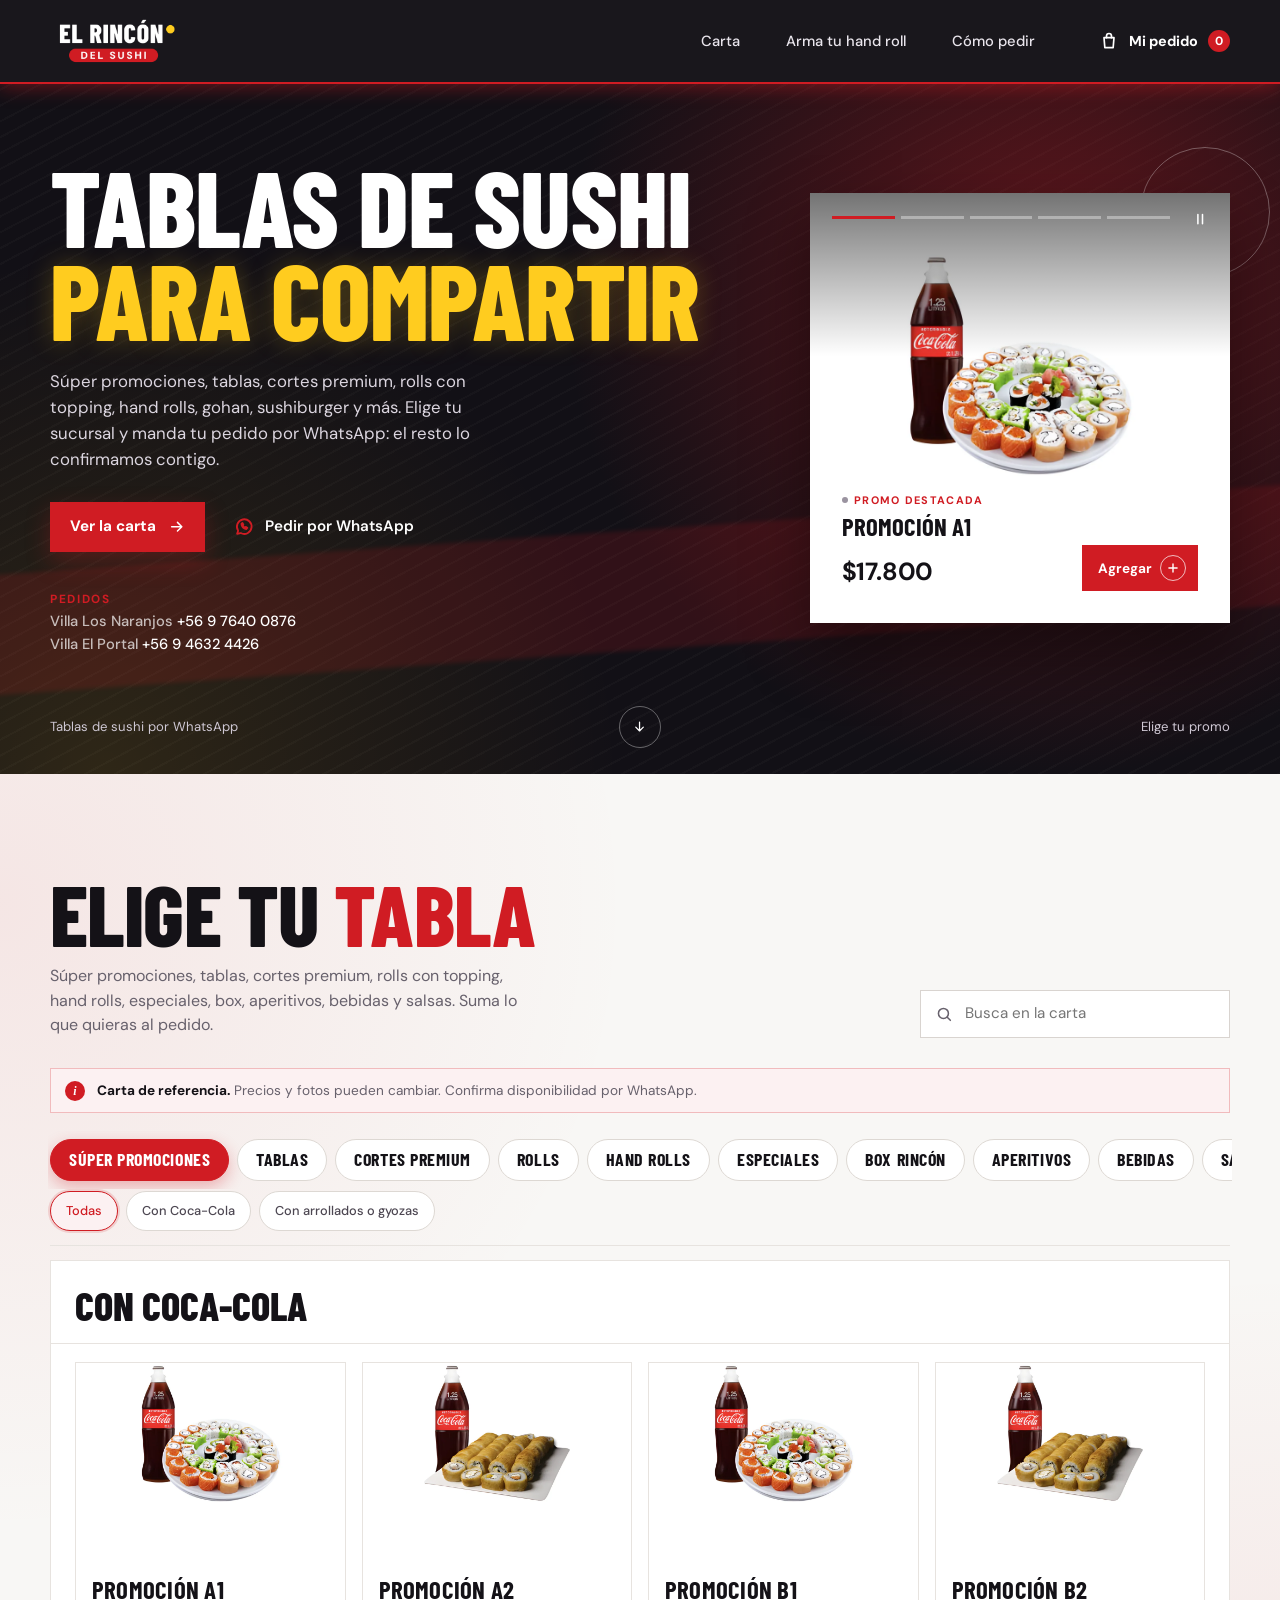
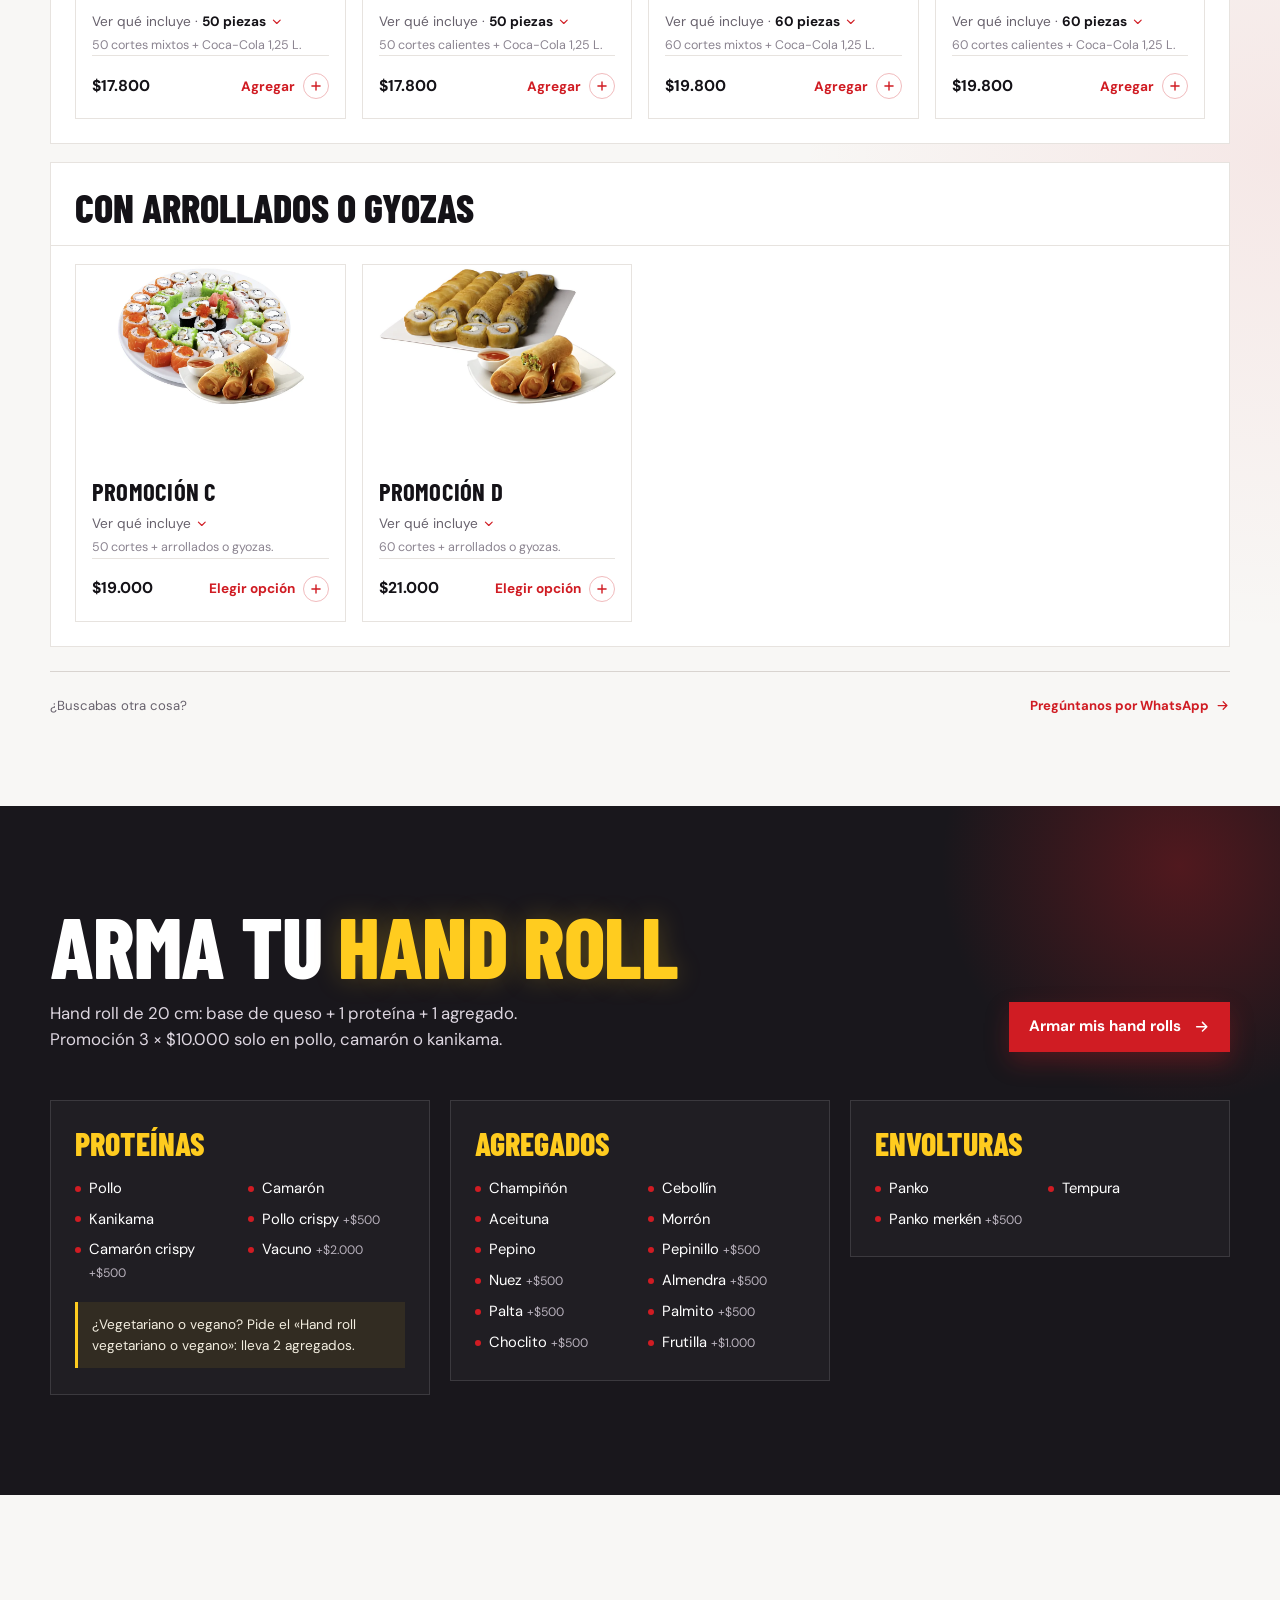
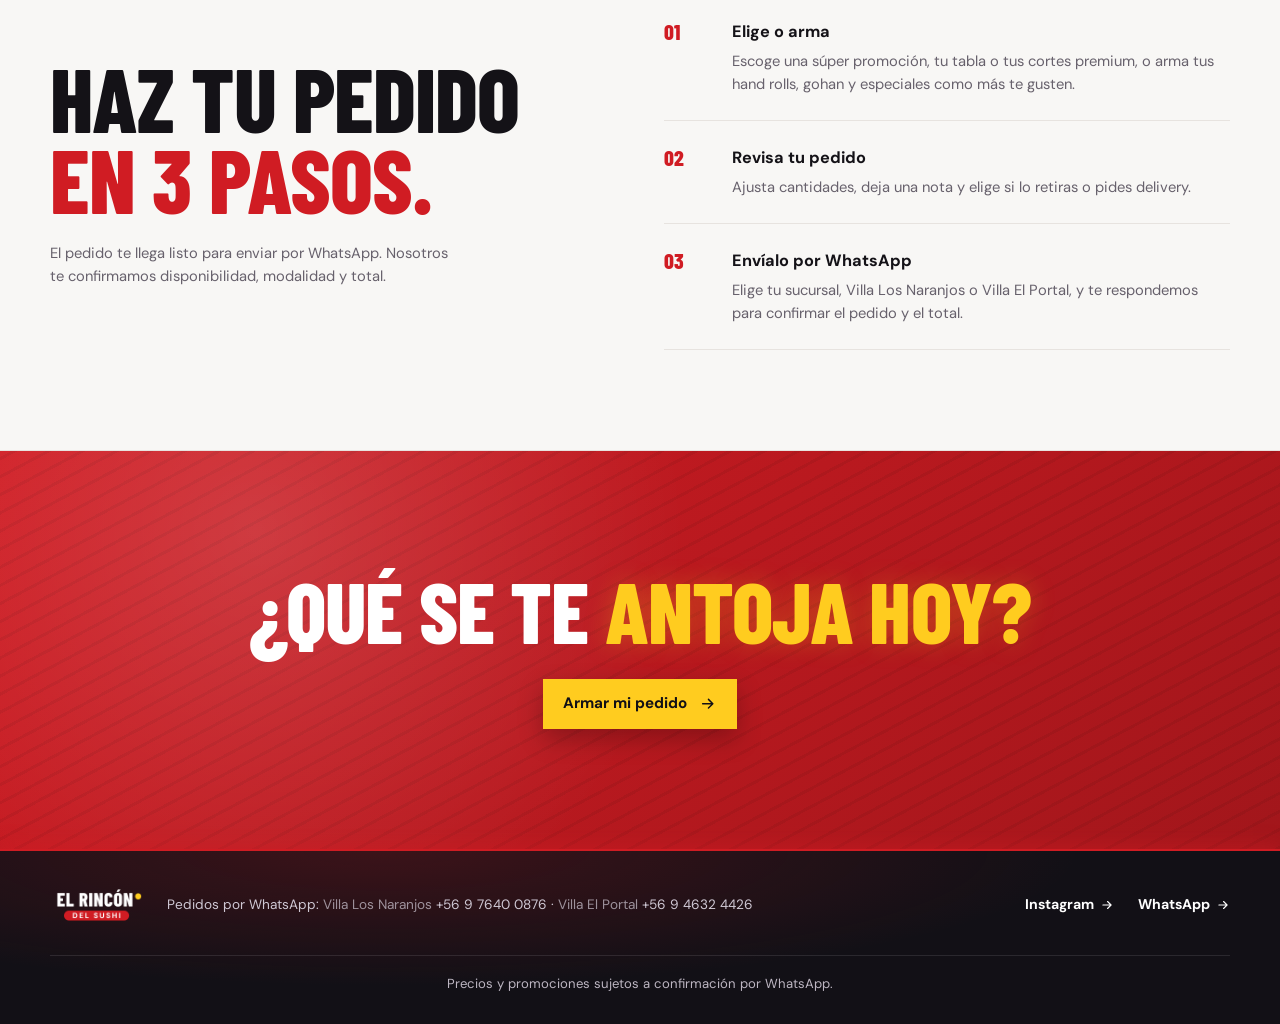
==== index.html @ b5d1daaa "Carta del PDF del local, sucursales y pago con link Sucursales Villa Los Naranjos y Villa El Portal:" ====
<!doctype html>
<html lang="es-CL">
<head>
<meta charset="utf-8">
<meta name="viewport" content="width=device-width, initial-scale=1, interactive-widget=resizes-content">
<title>El Rincón del Sushi | Tablas de sushi por WhatsApp</title>
<meta name="description" content="El Rincón del Sushi, sucursales Villa Los Naranjos y Villa El Portal: súper promociones, tablas, cortes premium, rolls con topping, hand rolls y más. Arma tu pedido y envíalo por WhatsApp.">
<meta name="theme-color" content="#121014">
<meta property="og:type" content="website">
<meta property="og:title" content="El Rincón del Sushi">
<meta property="og:description" content="Tablas de sushi mixtas y calientes. Pide por WhatsApp.">
<link rel="icon" href="favicon.ico" sizes="any">
<link rel="icon" type="image/png" sizes="192x192" href="img/icono-192.png">
<link rel="apple-touch-icon" href="img/icono-180.png">
<link rel="preconnect" href="https://fonts.googleapis.com">
<link rel="preconnect" href="https://fonts.gstatic.com" crossorigin>
<link rel="stylesheet" href="https://fonts.googleapis.com/css2?family=Barlow+Condensed:wght@700;800&family=DM+Sans:opsz,wght@9..40,400;9..40,500;9..40,600;9..40,700&display=swap">
<link rel="stylesheet" href="css/estilos.css">
<!-- Productos, precios, colores, horario y datos del local: se editan en carta.js -->
<script src="carta.js"></script>
<script src="js/tema.js"></script>
<script src="js/app.js" defer></script>
</head>
<body>
<a class="saltar" href="#carta">Saltar a la carta</a>

<header class="cabecera">
  <div class="contenedor cabecera-fila">
    <a class="marca" href="#inicio" aria-label="El Rincón del Sushi, ir al inicio">
      <img class="marca-logo marca-logo--ancho" src="img/logo.png" width="400" height="240" alt="El Rincón del Sushi">
    </a>
    <nav class="menu" aria-label="Secciones">
      <a href="#carta">Carta</a>
      <a href="#cupones" hidden>Cupones</a>
      <a href="#arma">Arma tu hand roll</a>
      <a href="#como-pedir">Cómo pedir</a>
      <a href="#ubicacion" data-si="direccion">Ubicación</a>
    </nav>
    <button class="boton-pedido" type="button" data-abrir-pedido aria-label="Mi pedido, 0 productos">
      <svg class="icono" viewBox="0 0 24 24" aria-hidden="true"><path d="M6 8h12l-1 12H7L6 8Z"/><path d="M9 8V6a3 3 0 0 1 6 0v2"/></svg>
      <span class="boton-pedido-texto">Mi pedido</span>
      <span class="contador" data-contador>0</span>
    </button>
  </div>
</header>

<main id="contenido">

  <section class="portada" id="inicio">
    <div class="portada-fondo" aria-hidden="true"></div>
    <div class="contenedor portada-grilla">
      <div class="portada-texto">
        <p class="estado" data-estado hidden></p>
        <h1 class="portada-titulo"><span data-texto="portada.titulo">Tablas de sushi</span> <span class="brillo" data-texto="portada.destacado">para compartir</span></h1>
        <p class="portada-bajada" data-texto="portada.bajada">Súper promociones, tablas, cortes premium, rolls con topping, hand rolls, gohan, sushiburger y más. Elige tu sucursal y manda tu pedido por WhatsApp: el resto lo confirmamos contigo.</p>
        <div class="portada-acciones">
          <a class="boton" href="#carta">Ver la carta <svg class="icono" viewBox="0 0 24 24" aria-hidden="true"><path d="M5 12h14M13 6l6 6-6 6"/></svg></a>
          <a class="enlace-wsp" data-wsp href="https://wa.me/56946324426" target="_blank" rel="noopener">
            <svg class="icono" viewBox="0 0 24 24" aria-hidden="true"><path d="M4.5 19.5 5.6 16A8 8 0 1 1 8.4 18.6Z"/><path d="M9.2 8.6c.3 2.7 2.4 5 5.2 5.6l1.2-1.3-1.8-1-1 .7c-.9-.5-1.7-1.3-2.2-2.2l.7-1-1-1.8Z"/></svg>
            Pedir por WhatsApp
          </a>
        </div>
        <dl class="portada-datos">
          <div><dt>Pedidos</dt><dd data-dato="whatsapp">+56 9 4632 4426</dd></div>
          <div data-si="direccion" hidden><dt>Dónde</dt><dd data-dato="direccion-ciudad"></dd></div>
          <div data-si="horario" hidden><dt>Horario</dt><dd data-dato="horario"></dd></div>
        </dl>
        <p class="portada-nota" data-si="horario" data-dato="nota-horario" hidden></p>
      </div>
      <div class="destacados" data-destacados></div>
    </div>
    <div class="contenedor portada-pie">
      <span data-dato="lema">Tablas de sushi por WhatsApp</span>
      <a class="bajar" href="#carta" aria-label="Bajar a la carta"><svg class="icono" viewBox="0 0 24 24" aria-hidden="true"><path d="M12 5v14M6 13l6 6 6-6"/></svg></a>
      <span class="portada-pie-der">Elige tu promo</span>
    </div>
  </section>

  <section class="carta" id="carta" aria-labelledby="carta-titulo">
    <div class="contenedor">
      <div class="carta-cabeza">
        <div>
          <h2 class="titulo-grande" id="carta-titulo"><span data-texto="carta.titulo">Elige tu</span> <span class="acento" data-texto="carta.destacado">tabla</span></h2>
          <p class="carta-bajada" data-texto="carta.bajada">Súper promociones, tablas, cortes premium, rolls con topping, hand rolls, especiales, box, aperitivos, bebidas y salsas. Suma lo que quieras al pedido.</p>
        </div>
        <label class="buscador">
          <svg class="icono" viewBox="0 0 24 24" aria-hidden="true"><circle cx="11" cy="11" r="6.5"/><path d="m16 16 4 4"/></svg>
          <span class="oculto">Buscar en la carta</span>
          <input type="search" data-buscar placeholder="Busca en la carta" autocomplete="off" enterkeyhint="search">
        </label>
      </div>
      <p class="aviso-carta" data-aviso-carta><span class="aviso-i" aria-hidden="true">i</span><span><b>Carta de referencia.</b> Precios y fotos pueden cambiar. Confirma disponibilidad por WhatsApp.</span></p>
    </div>
    <nav class="secciones" aria-label="Secciones de la carta">
      <div class="contenedor"><div class="pildoras pildoras--grandes" data-secciones></div></div>
    </nav>
    <div class="contenedor">
      <div class="pildoras pildoras--chicas" data-categorias></div>
      <div class="carta-lista" data-lista aria-live="polite">
        <p class="sin-js">Cargando la carta…</p>
      </div>
      <p class="carta-otra">
        <span>¿Buscabas otra cosa?</span>
        <a data-wsp href="https://wa.me/56946324426" target="_blank" rel="noopener">Pregúntanos por WhatsApp <svg class="icono" viewBox="0 0 24 24" aria-hidden="true"><path d="M5 12h14M13 6l6 6-6 6"/></svg></a>
      </p>
    </div>
  </section>

  <section class="cupones" id="cupones" aria-labelledby="cupones-titulo" hidden>
    <div class="contenedor">
      <div class="cupones-cabeza">
        <h2 class="titulo-grande" id="cupones-titulo"><span data-texto="cupones.titulo">Cupones</span> <span class="acento" data-texto="cupones.destacado">de la semana</span></h2>
        <p class="cupones-bajada" data-texto="cupones.bajada">Toca «Usar cupón» y el descuento se aplica solo en tu pedido. Un cupón por pedido.</p>
      </div>
      <ul class="cupones-lista" data-cupones></ul>
    </div>
  </section>

  <section class="arma" id="arma" aria-labelledby="arma-titulo">
    <div class="contenedor">
      <div class="arma-cabeza">
        <div>
          <h2 class="titulo-grande titulo-grande--claro" id="arma-titulo"><span data-texto="arma.titulo">Arma tu</span> <span class="brillo" data-texto="arma.destacado">hand roll</span></h2>
          <p class="arma-bajada" data-armado-ayuda></p>
        </div>
        <a class="boton" href="#carta" data-armado-ir>Armar mis hand rolls <svg class="icono" viewBox="0 0 24 24" aria-hidden="true"><path d="M5 12h14M13 6l6 6-6 6"/></svg></a>
      </div>
      <div class="arma-grilla" data-armado-info></div>
    </div>
  </section>

  <section class="pasos" id="como-pedir" aria-labelledby="pasos-titulo">
    <div class="contenedor pasos-grilla">
      <div>
        <h2 class="titulo-grande" id="pasos-titulo"><span data-texto="pasos.titulo">Haz tu pedido</span> <span class="acento" data-texto="pasos.destacado">en 3 pasos.</span></h2>
        <p class="pasos-bajada" data-texto="pasos.bajada">El pedido te llega listo para enviar por WhatsApp. Nosotros te confirmamos disponibilidad, modalidad y total.</p>
      </div>
      <ol class="pasos-lista">
        <li><span class="pasos-num">01</span><div><h3 data-texto="pasos.lista.0.titulo">Elige o arma</h3><p data-texto="pasos.lista.0.texto">Escoge una súper promoción, tu tabla o tus cortes premium, o arma tus hand rolls, gohan y especiales como más te gusten.</p></div></li>
        <li><span class="pasos-num">02</span><div><h3 data-texto="pasos.lista.1.titulo">Revisa tu pedido</h3><p data-texto="pasos.lista.1.texto">Ajusta cantidades, deja una nota y elige si lo retiras o pides delivery.</p></div></li>
        <li><span class="pasos-num">03</span><div><h3 data-texto="pasos.lista.2.titulo">Envíalo por WhatsApp</h3><p data-texto="pasos.lista.2.texto">Elige tu sucursal, Villa Los Naranjos o Villa El Portal, y te respondemos para confirmar el pedido y el total.</p></div></li>
      </ol>
    </div>
  </section>

  <section class="ubicacion" id="ubicacion" aria-labelledby="ubicacion-titulo" data-si="direccion" hidden>
    <div class="contenedor ubicacion-grilla">
      <div>
        <h2 class="titulo-grande" id="ubicacion-titulo"><span data-texto="ubicacion.titulo">Te esperamos</span> <span class="acento">en <span data-dato="sector"></span>.</span></h2>
        <ul class="datos-local">
          <li>
            <svg class="icono icono--acento" viewBox="0 0 24 24" aria-hidden="true"><path d="M12 21s-6.5-5.6-6.5-11a6.5 6.5 0 0 1 13 0c0 5.4-6.5 11-6.5 11Z"/><circle cx="12" cy="10" r="2.3"/></svg>
            <div><b data-dato="direccion"></b><span><span data-dato="sector-ciudad"></span><span data-si="region">, <span data-dato="region"></span></span></span></div>
          </li>
          <li data-si="horario">
            <svg class="icono icono--acento icono--circulo" viewBox="0 0 24 24" aria-hidden="true"><circle cx="12" cy="12" r="7.5"/><path d="M12 8v4l2.5 2"/></svg>
            <div data-horario-largo></div>
          </li>
        </ul>
        <p class="nota-chica" data-si="horario" data-dato="nota-horario"></p>
        <a class="boton boton--oscuro" data-mapa data-si="mapa" href="#" target="_blank" rel="noopener">Abrir en Google Maps <svg class="icono" viewBox="0 0 24 24" aria-hidden="true"><path d="M5 12h14M13 6l6 6-6 6"/></svg></a>
      </div>
      <figure class="mapa">
        <div class="mapa-marco">
          <a class="mapa-enlace" data-mapa href="#" target="_blank" rel="noopener">
            <svg class="icono" viewBox="0 0 24 24" aria-hidden="true"><path d="M12 21s-6.5-5.6-6.5-11a6.5 6.5 0 0 1 13 0c0 5.4-6.5 11-6.5 11Z"/><circle cx="12" cy="10" r="2.3"/></svg>
            <b>Ver en Google Maps</b>
            <span data-dato="direccion-ciudad"></span>
          </a>
          <iframe data-mapa-embed title="Mapa del local" loading="lazy" referrerpolicy="no-referrer-when-downgrade"></iframe>
        </div>
        <figcaption>
          <svg class="icono icono--acento" viewBox="0 0 24 24" aria-hidden="true"><path d="M12 21s-6.5-5.6-6.5-11a6.5 6.5 0 0 1 13 0c0 5.4-6.5 11-6.5 11Z"/><circle cx="12" cy="10" r="2.3"/></svg>
          <span><b data-dato="nombre">El Rincón del Sushi</b><small data-dato="direccion-ciudad"></small></span>
        </figcaption>
      </figure>
    </div>
  </section>

  <section class="antojo" aria-labelledby="antojo-titulo">
    <div class="antojo-fondo" aria-hidden="true"></div>
    <div class="contenedor antojo-centro">
      <h2 class="titulo-grande titulo-grande--claro" id="antojo-titulo"><span data-texto="antojo.titulo">¿Qué se te</span> <span class="brillo" data-texto="antojo.destacado">antoja hoy?</span></h2>
      <a class="boton boton--claro" href="#carta">Armar mi pedido <svg class="icono" viewBox="0 0 24 24" aria-hidden="true"><path d="M5 12h14M13 6l6 6-6 6"/></svg></a>
    </div>
  </section>

</main>

<footer class="pie">
  <div class="contenedor">
    <div class="pie-fila">
      <div class="pie-marca">
        <img class="marca-logo marca-logo--ancho" src="img/logo.png" width="400" height="240" alt="El Rincón del Sushi">
        <span class="pie-lema">Pedidos por WhatsApp: <span data-dato="whatsapp">+56 9 4632 4426</span></span>
      </div>
      <nav class="pie-enlaces" aria-label="Redes">
        <a data-facebook data-si="facebook" hidden href="#" target="_blank" rel="noopener">Facebook <svg class="icono" viewBox="0 0 24 24" aria-hidden="true"><path d="M5 12h14M13 6l6 6-6 6"/></svg></a>
        <a data-instagram data-si="instagram" hidden href="#" target="_blank" rel="noopener">Instagram <svg class="icono" viewBox="0 0 24 24" aria-hidden="true"><path d="M5 12h14M13 6l6 6-6 6"/></svg></a>
        <a data-wsp href="https://wa.me/56946324426" target="_blank" rel="noopener">WhatsApp <svg class="icono" viewBox="0 0 24 24" aria-hidden="true"><path d="M5 12h14M13 6l6 6-6 6"/></svg></a>
      </nav>
    </div>
    <p class="pie-nota" data-texto="pie.nota">Precios y promociones sujetos a confirmación por WhatsApp.</p>
  </div>
</footer>

<button class="barra-pedido" type="button" data-abrir-pedido data-barra hidden>
  <span class="barra-cuenta" data-contador>0</span>
  <span>Ver mi pedido</span>
  <b data-barra-total>$0</b>
</button>

<div class="aviso-agregado" data-aviso role="status" aria-live="polite"></div>

<dialog class="ficha" data-ficha aria-labelledby="ficha-titulo">
  <div class="ficha-caja">
    <button class="cerrar" type="button" data-cerrar aria-label="Cerrar">
      <svg class="icono" viewBox="0 0 24 24" aria-hidden="true"><path d="M6 6l12 12M18 6 6 18"/></svg>
    </button>
    <div class="ficha-cuerpo" data-ficha-cuerpo></div>
    <div class="ficha-pie">
      <button class="boton boton--grande" type="button" data-confirmar></button>
      <p class="nota-chica">Precio referencial. Te confirmamos disponibilidad y detalles por WhatsApp.</p>
    </div>
  </div>
</dialog>

<dialog class="pedido" data-pedido aria-labelledby="pedido-titulo">
  <div class="pedido-caja">
    <header class="pedido-cab">
      <h2 id="pedido-titulo">Mi pedido <span class="pedido-cuenta" data-pedido-cuenta></span></h2>
      <button class="cerrar" type="button" data-cerrar aria-label="Cerrar pedido">
        <svg class="icono" viewBox="0 0 24 24" aria-hidden="true"><path d="M6 6l12 12M18 6 6 18"/></svg>
      </button>
    </header>
    <div class="pedido-cuerpo" data-pedido-cuerpo></div>
    <div class="pedido-pie" data-pedido-pie></div>
  </div>
</dialog>
</body>
</html>
---- css/estilos.css ----
/* Estilos de la página */

:root {
  --tinta: #121016;
  --tinta-2: #19171c;
  --tinta-3: #26222b;
  --papel: #f8f7f5;
  --blanco: #fff;
  --linea: #e7e3df;
  --texto: #141217;
  --suave: #67616c;
  --claro: #bdb7c1;
  --acento: #e3242b;
  --acento-claro: #ff6a5c;
  --principal: #d01c23;
  --principal-oscuro: #a3141a;
  --acento-fondo: #fff3f1;
  --acento-borde: #f4bfba;
  --amarillo: #ffcc1f;
  --amarillo-claro: #ffd84d;
  /* los mismos colores en números, para las sombras y brillos (carta.js → "tema" los cambia) */
  --principal-rgb: 208 28 35;
  --acento-rgb: 227 36 43;
  --amarillo-rgb: 255 204 31;
  --verde: #3ccf72;
  --error: #b3261e;
  --titulo: "Barlow Condensed", "Arial Narrow", "Roboto Condensed", sans-serif;
  --cuerpo: "DM Sans", system-ui, -apple-system, "Segoe UI", Roboto, sans-serif;
  --alto-cabecera: 84px;
  --ancho: 1180px;
  --sombra: 0 14px 34px rgba(18, 16, 22, .14);
}

*, *::before, *::after { box-sizing: border-box; }
[hidden] { display: none !important; }
html { scroll-behavior: smooth; scroll-padding-top: calc(var(--alto-cabecera) + 64px); -webkit-text-size-adjust: 100%; }
html.con-dialogo { overflow: hidden; }
body {
  margin: 0;
  background: var(--papel);
  color: var(--texto);
  font: 400 16px/1.55 var(--cuerpo);
  -webkit-font-smoothing: antialiased;
}
img { max-width: 100%; display: block; }
a { color: inherit; }
button, input, textarea { font: inherit; color: inherit; }
button { cursor: pointer; }
h1, h2, h3, h4, p, ul, ol, dl, dd, figure { margin: 0; }
ul, ol { padding: 0; list-style: none; }
:focus-visible { outline: 3px solid var(--acento); outline-offset: 2px; }
@media (prefers-reduced-motion: reduce) {
  html { scroll-behavior: auto; }
  *, *::before, *::after { animation-duration: .01ms !important; transition-duration: .01ms !important; }
}

.contenedor { width: min(100% - 32px, var(--ancho)); margin-inline: auto; }
.oculto { position: absolute; width: 1px; height: 1px; overflow: hidden; clip: rect(0 0 0 0); white-space: nowrap; }
/* en celulares con notch, la franja de arriba queda del color de la cabecera */
body::before { content: ""; position: fixed; inset: 0 0 auto; height: env(safe-area-inset-top, 0px); z-index: 31; background: var(--tinta-2); }
.saltar { position: absolute; left: 16px; top: -60px; z-index: 100; background: var(--blanco); padding: 10px 16px; font-weight: 700; }
.saltar:focus { top: 12px; }

.icono { width: 1.15em; height: 1.15em; flex: none; fill: none; stroke: currentColor; stroke-width: 2; stroke-linecap: round; stroke-linejoin: round; }
.icono--acento { color: var(--acento); }
.acento { color: var(--acento); }
.brillo { color: var(--amarillo); text-shadow: 0 0 26px rgb(var(--amarillo-rgb) / .25); }

/* ---------- títulos y botones ---------- */
.titulo-grande {
  font: 800 clamp(3rem, 8.4vw, 5.4rem)/.9 var(--titulo);
  text-transform: uppercase; letter-spacing: -.01em;
}
.titulo-grande--claro { color: var(--blanco); }
.titulo-grande .acento { display: inline; }
.titulo-medio { font: 800 clamp(2.2rem, 4.6vw, 3.4rem)/.98 var(--titulo); text-transform: uppercase; }
.nota-chica { font-size: .8rem; color: var(--suave); }

.boton {
  display: inline-flex; align-items: center; justify-content: center; gap: 12px;
  min-height: 50px; padding: 12px 20px;
  background: var(--principal); color: var(--blanco);
  border: 0; border-radius: 0; text-decoration: none;
  font-weight: 700; font-size: .95rem;
  box-shadow: 0 10px 24px rgb(var(--principal-rgb) / .28);
  transition: background .2s, transform .2s;
}
.boton:hover { background: var(--principal-oscuro); }
.boton:active { transform: translateY(1px); }
.boton--oscuro { background: var(--tinta-2); box-shadow: 0 10px 24px rgba(18, 16, 22, .2); }
.boton--oscuro:hover { background: #000; }
.boton--claro { background: var(--amarillo); color: var(--tinta); box-shadow: 0 10px 24px rgba(0, 0, 0, .25); }
.boton--claro:hover { background: var(--amarillo-claro); }
.boton--grande { width: 100%; min-height: 56px; font-size: 1rem; }
.boton[aria-disabled="true"] { background: #d9d5dc; color: #6f6875; box-shadow: none; }

/* ---------- cabecera ---------- */
.cabecera {
  position: sticky; top: env(safe-area-inset-top, 0px); z-index: 30;
  background: var(--tinta-2);
  color: var(--blanco);
  border-bottom: 2px solid var(--acento);
  box-shadow: 0 3px 18px rgb(var(--acento-rgb) / .45);
}
.cabecera-fila { display: flex; align-items: center; gap: 24px; height: calc(var(--alto-cabecera) - 2px); }
.marca { display: flex; align-items: center; gap: 12px; text-decoration: none; margin-right: auto; }
.marca-logo { width: 62px; height: 62px; border-radius: 50%; }
.marca-logo--ancho { width: auto; height: 76px; border-radius: 0; }
.marca-texto { display: flex; flex-direction: column; line-height: 1.05; }
.marca-texto b { font-size: 1.45rem; font-weight: 700; letter-spacing: -.02em; }
.marca-texto small { font-size: .8rem; font-weight: 700; letter-spacing: .14em; text-transform: uppercase; margin-top: 3px; }
.menu { display: flex; gap: 46px; margin-right: 40px; }
.menu a { text-decoration: none; font-size: .92rem; font-weight: 500; color: #e9e5ec; }
.menu a:hover { color: var(--acento-claro); }
.boton-pedido {
  display: inline-flex; align-items: center; gap: 10px;
  background: none; border: 0; color: var(--blanco); font-weight: 700; font-size: .9rem; padding: 8px 0;
}
.boton-pedido .icono { width: 20px; height: 20px; }
.contador {
  display: inline-grid; place-items: center; min-width: 22px; height: 22px; padding: 0 6px;
  border-radius: 999px; background: var(--principal); color: var(--blanco); font-size: .75rem; font-weight: 700;
}
.contador.salta { animation: salto .45s ease; }
@keyframes salto { 40% { transform: scale(1.35); } }

/* ---------- portada ---------- */
.portada { position: relative; overflow: hidden; background: var(--tinta); color: var(--blanco); }
.portada-fondo {
  position: absolute; inset: 0;
  background:
    radial-gradient(circle at 82% 30%, rgb(var(--acento-rgb) / .42), transparent 42%),
    radial-gradient(circle at 8% 100%, rgb(var(--amarillo-rgb) / .12), transparent 38%),
    repeating-linear-gradient(-28deg, rgba(255, 255, 255, .025) 0 2px, transparent 2px 14px),
    var(--tinta);
}
.portada-fondo::after {
  content: ""; position: absolute; left: -5%; right: -5%; bottom: 18%; height: 120px;
  background: var(--principal); transform: rotate(-4deg); opacity: .16; filter: blur(2px);
}
.portada-grilla {
  position: relative; display: grid; grid-template-columns: 1.15fr .85fr; gap: 48px; align-items: center;
  padding: 76px 0 40px;
}
.estado {
  display: inline-flex; align-items: center; gap: 10px; margin-bottom: 26px;
  padding: 9px 12px 9px 16px; border: 1px solid rgb(var(--acento-rgb) / .55); border-radius: 999px;
  background: rgba(18, 16, 22, .55); font-size: .88rem;
}
.estado b { font-weight: 700; }
.estado .estado-punto { width: 8px; height: 8px; border-radius: 50%; background: var(--acento); box-shadow: 0 0 0 4px rgb(var(--acento-rgb) / .2); }
.estado.abierto .estado-punto { background: var(--verde); box-shadow: 0 0 0 4px rgba(60, 207, 114, .2); }
.estado .estado-mas { color: #cfc8d4; }
.estado button { background: none; border: 0; color: #a69fab; padding: 0 2px; line-height: 1; font-size: 1.05rem; }
.portada-titulo {
  font: 800 clamp(3.6rem, 9.5vw, 6.6rem)/.88 var(--titulo); text-transform: uppercase; letter-spacing: -.01em;
}
.portada-bajada { max-width: 470px; margin-top: 22px; color: #dcd6e0; font-size: 1.05rem; }
.portada-acciones { display: flex; flex-wrap: wrap; align-items: center; gap: 14px 28px; margin-top: 30px; }
.enlace-wsp { display: inline-flex; align-items: center; gap: 10px; font-weight: 600; font-size: .95rem; text-decoration: none; }
.enlace-wsp .icono { color: var(--acento); width: 22px; height: 22px; }
.enlace-wsp:hover { color: var(--acento-claro); }
.portada-datos { display: flex; flex-wrap: wrap; gap: 14px 40px; margin: 38px 0 0; }
.portada-datos dt { font-size: .74rem; font-weight: 700; letter-spacing: .14em; text-transform: uppercase; color: var(--acento); }
.portada-datos dd { font-size: .92rem; font-weight: 500; margin-top: 2px; }
.portada-nota { margin-top: 14px; font-size: .78rem; color: #9d96a3; }
.portada-pie {
  position: relative; display: grid; grid-template-columns: 1fr auto 1fr; align-items: center; gap: 16px;
  padding: 10px 0 26px; font-size: .82rem; color: #cfc8d4;
}
.portada-pie-der { text-align: right; }
.bajar { display: grid; place-items: center; width: 42px; height: 42px; border-radius: 50%; border: 1px solid rgba(255, 255, 255, .35); color: var(--blanco); }
.bajar:hover { border-color: var(--acento); }

/* promos destacadas */
.destacados { position: relative; justify-self: end; width: min(100%, 420px); }
.destacados::before {
  content: ""; position: absolute; width: 130px; height: 130px; border-radius: 50%;
  border: 1px solid rgba(255, 255, 255, .3); top: -46px; right: -40px;
}
.destacado { position: relative; background: #000; box-shadow: 0 30px 60px rgba(0, 0, 0, .45); }
.destacado-foto { position: relative; aspect-ratio: 4 / 4.1; overflow: hidden; }
.destacado-foto img { width: 100%; height: 100%; object-fit: cover; transition: opacity .5s; }
.destacado-foto::after { content: ""; position: absolute; inset: 0; background: linear-gradient(180deg, rgba(0, 0, 0, .55) 0%, transparent 38%); }
.destacado-frase {
  position: absolute; z-index: 1; left: 22px; top: 50px; font: 800 2.05rem/.95 var(--titulo); text-transform: uppercase;
  text-shadow: 0 2px 14px rgba(0, 0, 0, .5);
}
.destacado-frase span { display: block; color: var(--acento); }
.destacado-barras { position: absolute; z-index: 2; top: 18px; left: 22px; right: 60px; display: flex; gap: 6px; }
.destacado-barras button { flex: 1; height: 14px; padding: 5px 0; background: none; border: 0; }
.destacado-barras span { display: block; height: 3px; background: rgba(255, 255, 255, .35); overflow: hidden; }
.destacado-barras i { display: block; height: 100%; width: 0; background: var(--acento); }
.destacado-barras .hecha i { width: 100%; }
.destacado-barras .activa i { animation: llenar var(--duracion, 6s) linear forwards; }
.destacados.pausado .destacado-barras .activa i { animation-play-state: paused; }
@keyframes llenar { to { width: 100%; } }
.destacado-pausa {
  position: absolute; z-index: 2; top: 10px; right: 14px; width: 32px; height: 32px;
  background: none; border: 0; color: var(--blanco); display: grid; place-items: center;
}
.destacado-panel {
  position: absolute; left: 16px; right: 16px; bottom: 16px; z-index: 1;
  background: var(--blanco); color: var(--texto); padding: 14px 16px 16px;
  display: grid; grid-template-columns: 1fr auto; align-items: end; gap: 6px 12px;
}
.destacado-etiqueta { grid-column: 1 / -1; display: flex; align-items: center; gap: 6px; font-size: .68rem; font-weight: 700; letter-spacing: .12em; text-transform: uppercase; color: var(--principal); }
.destacado-etiqueta::before { content: ""; width: 6px; height: 6px; border-radius: 50%; background: #9a93a0; }
.destacado-nombre { grid-column: 1 / -1; font: 700 1.55rem/1 var(--titulo); text-transform: uppercase; }
.destacado-precio { font-weight: 700; font-size: 1.55rem; letter-spacing: -.02em; }
.destacado-panel .agregar { background: var(--principal); color: var(--blanco); padding: 10px 12px 10px 16px; min-height: 44px; }
.destacado-panel .agregar .mas { border-color: rgba(255, 255, 255, .7); color: var(--blanco); }

/* ---------- carta ---------- */
.carta {
  position: relative; padding: 100px 0 90px;
  background:
    radial-gradient(circle at 0% 8%, rgb(var(--acento-rgb) / .08), transparent 32%),
    radial-gradient(circle at 100% 60%, rgb(var(--acento-rgb) / .07), transparent 30%),
    var(--papel);
}
.carta-cabeza { display: flex; align-items: flex-end; justify-content: space-between; gap: 24px 40px; flex-wrap: wrap; }
.carta-bajada { max-width: 470px; margin-top: 12px; color: var(--suave); }
.buscador {
  display: flex; align-items: center; gap: 10px; width: min(100%, 310px); height: 48px; padding: 0 14px;
  background: var(--blanco); border: 1px solid #d9d4d0; color: var(--suave);
}
.buscador:focus-within { border-color: var(--acento); }
.buscador input { flex: 1; min-width: 0; border: 0; outline: 0; background: none; font-size: .95rem; color: var(--texto); }
.aviso-carta {
  display: flex; align-items: center; gap: 12px; margin-top: 30px; padding: 11px 14px;
  border: 1px solid var(--acento-borde); background: var(--acento-fondo); font-size: .85rem; color: var(--suave);
}
.aviso-carta b { color: var(--texto); }
.aviso-i {
  flex: none; display: grid; place-items: center; width: 20px; height: 20px; border-radius: 50%;
  background: var(--principal); color: var(--blanco); font: italic 700 .75rem/1 Georgia, serif;
}
.secciones {
  position: sticky; top: calc(var(--alto-cabecera) + env(safe-area-inset-top, 0px)); z-index: 20; margin-top: 18px;
  transition: background .2s;
}
.secciones.pegada { background: rgba(248, 247, 245, .97); box-shadow: 0 1px 0 var(--linea); backdrop-filter: blur(6px); }
.pildoras { display: flex; gap: 8px; overflow-x: auto; scrollbar-width: none; padding: 8px 2px; margin: 0 -2px; }
.pildoras::-webkit-scrollbar { display: none; }
.pildora {
  flex: none; border: 1px solid #ddd8d3; background: var(--blanco); border-radius: 999px; white-space: nowrap;
  transition: background .2s, border-color .2s, color .2s;
}
.pildora:hover { border-color: var(--acento); }
.pildoras--grandes .pildora { font: 700 1.12rem/1 var(--titulo); text-transform: uppercase; letter-spacing: .03em; padding: 11px 18px; }
.pildoras--grandes .pildora[aria-pressed="true"] { background: var(--principal); border-color: var(--principal); color: var(--blanco); box-shadow: 0 6px 16px rgb(var(--principal-rgb) / .3); }
.pildoras--chicas { padding-top: 2px; padding-bottom: 14px; }
.pildoras--chicas .pildora { font-size: .8rem; font-weight: 500; padding: 9px 15px; color: #4d4752; }
.pildoras--chicas .pildora[aria-pressed="true"] { border-color: var(--acento); background: var(--acento-fondo); color: var(--principal); box-shadow: 0 0 0 2px rgb(var(--acento-rgb) / .15); }
.carta-lista { display: grid; gap: 18px; min-height: 300px; border-top: 1px solid var(--linea); padding-top: 14px; margin-top: 0; }
.sin-js { color: var(--suave); padding: 30px 0; }

.bloque { background: var(--blanco); border: 1px solid var(--linea); }
.bloque-cab { padding: 24px 24px 18px; border-bottom: 1px solid var(--linea); }
.bloque-cab h3 { font: 800 2.5rem/1 var(--titulo); text-transform: uppercase; }
.bloque-cab p { margin-top: 6px; font-size: .85rem; color: var(--suave); }
.bloque-vacio { padding: 26px 24px; color: var(--suave); }
.bloque-vacio a { color: var(--principal); font-weight: 700; }

/* filas */
.filas { display: grid; grid-template-columns: 1fr 1fr; gap: 0 24px; padding: 0 12px; }
.fila {
  display: grid; grid-template-columns: 1fr auto; gap: 4px 16px; padding: 16px 12px 14px;
  border-bottom: 1px solid var(--linea);
}
.fila.abierta { background: var(--acento-fondo); }
.fila-nombre { font: 700 1.3rem/1.1 var(--titulo); text-transform: uppercase; letter-spacing: .01em; }
.fila-detalle { font-size: .85rem; color: var(--suave); margin-top: 4px; }
.fila-incluye { font-size: .78rem; color: #8b8490; margin-top: 2px; }
.fila-lado { display: flex; flex-direction: column; align-items: flex-end; justify-content: space-between; gap: 10px; }
.fila--agotada .fila-nombre, .fila--agotada .precio { color: #9a939e; }
.precio { font-weight: 700; font-size: .98rem; white-space: nowrap; }
.precio small { font-weight: 500; color: var(--suave); font-size: .78rem; }
.variedades {
  display: inline-flex; align-items: center; gap: 4px; margin-top: 6px; padding: 2px 0;
  background: none; border: 0; font-size: .85rem; color: var(--suave);
}
.variedades b { color: var(--texto); }
.variedades .icono { color: var(--principal); width: 1em; height: 1em; transition: transform .2s; }
.variedades[aria-expanded="true"] .icono { transform: rotate(180deg); }
.variedades-lista { margin-top: 10px; display: grid; gap: 4px; font-size: .86rem; color: #47414c; }
.variedades-lista li { position: relative; padding-left: 13px; }
.variedades-lista li::before { content: ""; position: absolute; left: 0; top: .62em; width: 5px; height: 5px; border-radius: 50%; background: var(--acento); }

.agregar {
  display: inline-flex; align-items: center; gap: 8px; min-height: 36px; padding: 4px 0;
  border: 0; background: none; color: var(--principal); font-weight: 700; font-size: .85rem;
}
.agregar .mas {
  display: grid; place-items: center; width: 26px; height: 26px; border-radius: 50%;
  border: 1.5px solid var(--acento-borde); color: var(--principal); transition: background .2s, color .2s, box-shadow .2s;
}
.agregar .mas .icono { width: 14px; height: 14px; stroke-width: 2.4; }
.agregar:hover .mas { background: var(--principal); border-color: var(--principal); color: var(--blanco); box-shadow: 0 0 0 4px rgb(var(--acento-rgb) / .2); }
.estado-pill {
  display: inline-block; padding: 6px 12px; border-radius: 999px; background: #efedeb;
  font-size: .7rem; font-weight: 700; letter-spacing: .08em; text-transform: uppercase; color: #67616c;
}

/* tarjetas con foto */
.tarjetas { display: grid; grid-template-columns: repeat(auto-fill, minmax(230px, 1fr)); gap: 16px; padding: 18px 24px 24px; }
.tarjeta { display: flex; flex-direction: column; border: 1px solid var(--linea); background: var(--blanco); }
.tarjeta-foto { aspect-ratio: 1000 / 725; background: var(--tinta-2); overflow: hidden; }
.tarjeta-foto img { width: 100%; height: 100%; object-fit: cover; transition: transform .4s; }
.tarjeta:hover .tarjeta-foto img { transform: scale(1.04); }
.tarjeta-foto--vacia { display: grid; place-items: center; background: linear-gradient(160deg, var(--tinta-3), var(--tinta)); }
.tarjeta-foto--vacia img { width: 120px; height: auto; opacity: .55; }
.tarjeta-cuerpo { flex: 1; display: flex; flex-direction: column; padding: 18px 16px 14px; }
.tarjeta-cuerpo .fila-nombre { font-size: 1.55rem; }
.tarjeta-cuerpo .fila-detalle { margin-bottom: 14px; }
.tarjeta-pie { margin-top: auto; display: flex; align-items: center; justify-content: space-between; gap: 10px; padding-top: 12px; border-top: 1px solid var(--linea); }

.carta-otra { display: flex; justify-content: space-between; gap: 12px; flex-wrap: wrap; margin-top: 24px; padding-top: 24px; border-top: 1px solid #d9d4d0; font-size: .82rem; color: var(--suave); }
.carta-otra a { display: inline-flex; align-items: center; gap: 6px; color: var(--principal); font-weight: 700; text-decoration: none; }

/* ---------- cupones ---------- */
.cupones {
  position: relative; padding: 90px 0 96px; color: var(--tinta);
  background: repeating-linear-gradient(-28deg, rgba(18, 16, 22, .04) 0 2px, transparent 2px 14px), var(--amarillo);
}
.cupones-cabeza { display: flex; align-items: flex-end; justify-content: space-between; gap: 18px 40px; flex-wrap: wrap; }
.cupones .titulo-grande .acento { color: var(--principal); }
.cupones-bajada { max-width: 420px; font-size: .95rem; color: #3d3524; }
.cupones-lista { display: grid; grid-template-columns: repeat(auto-fill, minmax(min(100%, 350px), 1fr)); gap: 20px; margin-top: 40px; }
/* ticket: talón con el descuento, línea picada y muescas a los lados */
.cupon { --talon: 132px; position: relative; display: grid; grid-template-columns: var(--talon) minmax(0, 1fr); background: var(--blanco); box-shadow: 0 16px 30px rgba(18, 16, 22, .16); }
.cupon::before, .cupon::after { content: ""; position: absolute; left: calc(var(--talon) - 12px); width: 24px; height: 24px; border-radius: 50%; background: var(--amarillo); }
.cupon::before { top: -12px; }
.cupon::after { bottom: -12px; }
.cupon-valor {
  display: grid; place-content: center; justify-items: center; gap: 6px; padding: 22px 12px; text-align: center; color: var(--blanco);
  background: linear-gradient(var(--blanco) 50%, transparent 0) right top / 2px 12px repeat-y, var(--principal);
}
.cupon-valor b { font: 800 3rem/.85 var(--titulo); letter-spacing: -.01em; }
.cupon-valor b.largo { font-size: 2.3rem; }
.cupon-valor span { font-size: .64rem; font-weight: 700; letter-spacing: .12em; text-transform: uppercase; }
.cupon-cuerpo { display: flex; flex-direction: column; gap: 8px; padding: 20px 20px 18px 24px; min-width: 0; }
.cupon-cuerpo h3 { font: 700 1.5rem/1.02 var(--titulo); text-transform: uppercase; }
.cupon-cond { font-size: .8rem; color: var(--suave); }
.cupon-pie { margin-top: auto; display: flex; align-items: center; justify-content: space-between; gap: 10px; flex-wrap: wrap; padding-top: 10px; }
.cupon-codigo { padding: 8px 10px 7px; border: 1.5px dashed var(--principal); color: var(--principal); font: 700 .84rem/1 ui-monospace, SFMono-Regular, Menlo, monospace; letter-spacing: .08em; }
.cupon-usar { min-height: 40px; padding: 8px 16px; border: 0; background: var(--tinta-2); color: var(--blanco); font-weight: 700; font-size: .85rem; transition: background .2s; }
.cupon-usar:hover { background: var(--principal); }
.cupon-listo { display: inline-flex; align-items: center; gap: 6px; font-weight: 700; font-size: .85rem; color: #19733e; }
.cupon.usado { box-shadow: 0 0 0 3px var(--tinta-2), 0 16px 30px rgba(18, 16, 22, .16); }

/* cupón dentro del pedido */
.cupon-fila { display: grid; grid-template-columns: minmax(0, 1fr) auto; gap: 8px; }
.cupon-fila input {
  width: 100%; height: 44px; padding: 0 12px; border: 1px solid #ddd8d3; background: var(--blanco);
  font-size: .92rem; letter-spacing: .06em; text-transform: uppercase; color: var(--texto);
}
.cupon-fila input::placeholder { text-transform: none; letter-spacing: 0; }
.cupon-fila input:focus { outline: 0; border-color: var(--acento); }
.cupon-aplicar { padding: 0 18px; border: 0; background: var(--tinta-2); color: var(--blanco); font-weight: 700; font-size: .88rem; }
.cupon-aplicar:hover { background: var(--principal); }
.cupon-pedido { display: flex; align-items: center; justify-content: space-between; gap: 12px; padding: 12px 14px; border: 1.5px dashed var(--acento-borde); background: var(--blanco); }
.cupon-pedido.ok { border-color: #19733e; }
.cupon-pedido > div { display: grid; gap: 3px; min-width: 0; }
.cupon-pedido b { display: inline-flex; align-items: center; gap: 8px; font-size: .9rem; letter-spacing: .06em; }
.cupon-pedido b .icono { color: var(--principal); }
.cupon-pedido span { font-size: .8rem; color: var(--error); }
.cupon-pedido.ok span { color: #19733e; }
.cupon-pedido button { flex: none; padding: 4px 0; border: 0; background: none; color: var(--suave); text-decoration: underline; font-size: .8rem; }
.totales .descuento { color: #19733e; }

/* ---------- cómo pedir ---------- */
.pasos { padding: 100px 0; border-bottom: 1px solid var(--linea); }
.pasos-grilla { display: grid; grid-template-columns: 1fr 1fr; gap: 48px; align-items: center; }
.pasos .titulo-grande { font-size: clamp(3.2rem, 8vw, 5.6rem); }
.pasos .titulo-grande .acento { display: block; }
.pasos-bajada { max-width: 400px; margin-top: 24px; color: var(--suave); font-size: .92rem; }
.pasos-lista li { display: grid; grid-template-columns: 68px 1fr; padding: 24px 0; border-bottom: 1px solid var(--linea); }
.pasos-num { font: 800 1.35rem/1.2 var(--titulo); color: var(--acento); }
.pasos-lista h3 { font-size: 1.02rem; font-weight: 700; }
.pasos-lista p { margin-top: 6px; color: var(--suave); font-size: .92rem; }

/* ---------- arma tu roll ---------- */
.arma { position: relative; background: var(--tinta-2); color: var(--blanco); padding: 100px 0; overflow: hidden; }
.arma::before { content: ""; position: absolute; width: 520px; height: 520px; right: -160px; top: -200px; border-radius: 50%; background: radial-gradient(circle, rgb(var(--acento-rgb) / .3), transparent 65%); }
.arma .contenedor { position: relative; }
.arma-cabeza { display: flex; align-items: flex-end; justify-content: space-between; gap: 24px 40px; flex-wrap: wrap; }
.arma-bajada { margin-top: 16px; max-width: 520px; color: #ddd6e0; font-size: 1.05rem; }
.arma-grilla { display: grid; grid-template-columns: repeat(3, 1fr); gap: 20px; margin-top: 48px; align-items: start; }
.arma-grupo { padding: 26px 24px; border: 1px solid rgba(255, 255, 255, .12); background: rgba(255, 255, 255, .03); }
.arma-grupo h3 { font: 800 2rem/1 var(--titulo); text-transform: uppercase; color: var(--amarillo); }
.arma-grupo ul { display: grid; grid-template-columns: 1fr 1fr; gap: 8px 16px; margin-top: 18px; font-size: .92rem; }
.arma-grupo li { position: relative; padding-left: 14px; }
.arma-grupo li::before { content: ""; position: absolute; left: 0; top: .6em; width: 6px; height: 6px; border-radius: 50%; background: var(--acento); }
.arma-grupo li small { color: #b9b2bd; }
.arma-promo { margin-top: 18px; padding: 12px 14px; border-left: 3px solid var(--amarillo); background: rgb(var(--amarillo-rgb) / .08); font-size: .85rem; color: #f3eee0; }

/* ---------- ubicación ---------- */
.ubicacion { padding: 100px 0 60px; }
.ubicacion-grilla { display: grid; grid-template-columns: .9fr 1.1fr; gap: 56px; align-items: start; }
.ubicacion .titulo-grande .acento { display: block; }
.datos-local { display: grid; gap: 24px; margin: 34px 0 14px; }
.datos-local li { display: flex; gap: 14px; }
.datos-local .icono { width: 22px; height: 22px; margin-top: 2px; }
.datos-local .icono--circulo { width: 36px; height: 36px; padding: 7px; border: 1px solid var(--linea); border-radius: 50%; background: var(--blanco); margin-top: -4px; }
.datos-local li > div { display: grid; font-size: .9rem; }
.datos-local li > div > span { color: var(--suave); }
.datos-local [data-horario-largo] b { font-size: .88rem; }
.datos-local [data-horario-largo] span { margin-bottom: 10px; color: var(--suave); }
.ubicacion .boton { margin-top: 26px; }
.mapa { background: var(--blanco); border: 1px solid var(--linea); box-shadow: var(--sombra); }
.mapa-marco { position: relative; height: 400px; background: var(--tinta-2); }
.mapa-marco iframe { position: absolute; inset: 0; width: 100%; height: 100%; border: 0; }
/* debajo del mapa: si el mapa no carga, queda el enlace a Google Maps */
.mapa-enlace {
  position: absolute; inset: 0; display: grid; place-content: center; justify-items: center; gap: 6px;
  padding: 24px; text-align: center; text-decoration: none; color: var(--blanco);
  background:
    radial-gradient(circle at 50% 45%, rgb(var(--acento-rgb) / .35), transparent 55%),
    repeating-linear-gradient(-28deg, rgba(255, 255, 255, .04) 0 2px, transparent 2px 18px),
    var(--tinta-2);
}
.mapa-enlace .icono { width: 44px; height: 44px; color: var(--acento); }
.mapa-enlace b { font: 800 1.8rem/1 var(--titulo); text-transform: uppercase; color: var(--amarillo); }
.mapa-enlace span { font-size: .88rem; color: #ddd6e0; }
.mapa-enlace:hover b { text-decoration: underline; }
.mapa figcaption { display: flex; gap: 12px; align-items: center; padding: 14px 16px; font-size: .85rem; }
.mapa figcaption > span { display: grid; }
.mapa figcaption small { color: var(--suave); font-size: .8rem; }

/* ---------- antojo ---------- */
.antojo { position: relative; overflow: hidden; padding: 120px 0; text-align: center; background: var(--tinta); }
.antojo-fondo {
  position: absolute; inset: 0;
  background:
    radial-gradient(circle at 20% 20%, rgba(255, 255, 255, .14), transparent 40%),
    repeating-linear-gradient(-28deg, rgba(0, 0, 0, .06) 0 3px, transparent 3px 16px),
    linear-gradient(135deg, var(--principal) 0%, var(--principal-oscuro) 100%);
}
.antojo-centro { position: relative; display: grid; justify-items: center; gap: 30px; }
.antojo .titulo-grande { font-size: clamp(3.4rem, 9vw, 5.4rem); }

/* ---------- pie ---------- */
.pie {
  position: relative; color: var(--blanco); padding: 26px 0 30px;
  background: radial-gradient(ellipse at 30% 0%, rgb(var(--acento-rgb) / .22), transparent 55%), var(--tinta);
  border-top: 2px solid var(--acento); box-shadow: 0 -3px 18px rgb(var(--acento-rgb) / .45);
}
.pie-fila { display: flex; align-items: center; justify-content: space-between; gap: 20px; flex-wrap: wrap; padding-bottom: 22px; border-bottom: 1px solid rgba(255, 255, 255, .1); }
.pie-marca { display: flex; align-items: center; gap: 12px; flex-wrap: wrap; }
.pie-marca .marca-logo { width: 46px; height: 46px; }
.pie-marca .marca-logo--ancho { width: auto; height: 56px; }
.pie-marca .marca-texto b { font-size: 1.15rem; }
.pie-marca .marca-texto small { font-size: .74rem; }
.pie-lema { margin-left: 12px; font-size: .85rem; color: #cfc8d4; }
.pie-enlaces { display: flex; gap: 24px; }
.pie-enlaces a { display: inline-flex; align-items: center; gap: 6px; text-decoration: none; font-weight: 700; font-size: .88rem; }
.pie-enlaces a:hover { color: var(--acento-claro); }
.pie-enlaces .icono { width: 14px; height: 14px; }
.pie-nota { padding-top: 18px; text-align: center; font-size: .82rem; color: #bdb6c2; }

/* ---------- barra de pedido (celular) y aviso ---------- */
.barra-pedido {
  position: fixed; z-index: 25; left: 16px; right: 16px; bottom: max(14px, env(safe-area-inset-bottom));
  display: none; align-items: center; gap: 12px; padding: 0 18px; min-height: 56px;
  background: var(--principal); color: var(--blanco); border: 0; font-weight: 700;
  box-shadow: 0 14px 30px rgb(var(--principal-rgb) / .45);
}
.barra-pedido > span:nth-child(2) { margin-right: auto; }
.barra-cuenta { display: grid; place-items: center; min-width: 26px; height: 26px; border-radius: 999px; background: var(--blanco); color: var(--principal); font-size: .8rem; }
.aviso-agregado {
  position: fixed; z-index: 40; left: 50%; bottom: 24px; transform: translate(-50%, 20px);
  max-width: calc(100% - 32px); padding: 12px 18px; background: var(--tinta-2); color: var(--blanco);
  font-size: .88rem; font-weight: 500; box-shadow: 0 14px 30px rgba(0, 0, 0, .3);
  opacity: 0; pointer-events: none; transition: opacity .25s, transform .25s;
}
.aviso-agregado.visible { opacity: 1; transform: translate(-50%, 0); }
.aviso-agregado b { color: var(--acento-claro); }

/* ---------- ventanas (ficha y pedido) ---------- */
dialog { padding: 0; border: 0; max-width: none; max-height: none; color: var(--texto); background: transparent; }
dialog::backdrop { background: rgba(18, 16, 22, .55); }
.cerrar {
  display: grid; place-items: center; width: 44px; height: 44px; border-radius: 50%;
  border: 1px solid #ddd8d3; background: var(--blanco); color: var(--texto);
}
.cerrar:hover { border-color: var(--acento); }

.ficha { width: min(100% - 32px, 480px); margin: auto; }
.ficha[open] { animation: aparecer .22s ease; }
@keyframes aparecer { from { opacity: 0; transform: translateY(14px); } }
.ficha-caja { position: relative; display: flex; flex-direction: column; max-height: min(92vh, 900px); background: var(--blanco); }
.ficha .cerrar { position: absolute; z-index: 2; top: 16px; right: 16px; }
.ficha-cuerpo { overflow-y: auto; padding: 34px 34px 8px; overscroll-behavior: contain; }
.ficha-foto { margin: -34px -34px 22px; aspect-ratio: 1000 / 725; background: var(--tinta-2); }
.ficha-foto img { width: 100%; height: 100%; object-fit: cover; }
.ficha-titulo { font: 800 2.35rem/1 var(--titulo); text-transform: uppercase; padding-right: 54px; }
.ficha-detalle { margin-top: 10px; font-size: .88rem; color: var(--suave); white-space: pre-line; }
.ficha-nota { margin-top: 8px; font-size: .82rem; font-weight: 600; color: var(--principal); }
.incluye { margin-top: 18px; padding: 14px 16px; background: var(--papel); border-left: 3px solid var(--principal); }
.incluye-titulo { font-size: .72rem; font-weight: 700; letter-spacing: .12em; text-transform: uppercase; color: var(--suave); }
.incluye p { display: flex; gap: 8px; align-items: center; margin-top: 6px; font-size: .92rem; }
.incluye .icono { color: var(--principal); width: 16px; height: 16px; }
.grupo { border: 0; padding: 0; margin: 20px 0 0; min-width: 0; }
.grupo legend, .grupo-titulo { display: flex; justify-content: space-between; gap: 12px; width: 100%; padding: 0; margin-bottom: 10px; font-weight: 700; font-size: .92rem; }
.grupo legend small, .grupo-titulo small { font-weight: 500; color: var(--suave); font-size: .78rem; }
.eleccion {
  display: flex; align-items: center; gap: 12px; padding: 14px 16px; margin-top: 8px;
  border: 1px solid #ddd8d3; cursor: pointer; font-size: .9rem; transition: border-color .2s, background .2s;
}
.eleccion:hover { border-color: var(--acento); }
.eleccion input { accent-color: var(--principal); width: 16px; height: 16px; margin: 0; }
.eleccion-nombre { flex: 1; }
.eleccion-precio { color: var(--suave); font-size: .85rem; }
.eleccion.sel { border-color: var(--acento); background: var(--acento-fondo); }
.eleccion.no { opacity: .45; cursor: not-allowed; }
.texto-libre { width: 100%; height: 48px; padding: 0 14px; border: 1px solid #ddd8d3; font-size: .92rem; }
.texto-libre:focus { outline: 0; border-color: var(--acento); }

.rolls { margin-top: 22px; }
.rolls h3 { font-size: 1rem; font-weight: 700; }
.rolls-ayuda { margin-top: 4px; font-size: .8rem; color: var(--suave); }
.roll { margin-top: 12px; padding: 14px; border: 1px solid #ddd8d3; font-size: .86rem; }
.roll.abierto { border-color: var(--acento); }
.roll-titulo { color: var(--suave); }
.roll-titulo b { color: var(--principal); }
.roll-cambios { display: grid; gap: 6px; margin-top: 10px; }
.roll-cambios li, .linea-cambios li { display: flex; align-items: center; justify-content: space-between; gap: 10px; }
.quitar { flex: none; width: 26px; height: 26px; display: grid; place-items: center; border: 0; border-radius: 50%; background: #f0edeb; color: var(--suave); }
.quitar:hover { background: var(--acento-fondo); color: var(--principal); }
.quitar .icono { width: 14px; height: 14px; }
.roll-boton { margin-top: 12px; padding: 10px 12px; border: 1px dashed #bdb6c2; background: var(--blanco); font-weight: 700; font-size: .86rem; }
.roll-boton:hover { border-color: var(--acento); color: var(--principal); }
.armado { display: grid; grid-template-columns: repeat(3, 1fr); gap: 8px; margin-top: 10px; }
.armado-campo { display: grid; gap: 4px; font-size: .74rem; font-weight: 700; color: var(--suave); text-transform: uppercase; letter-spacing: .04em; }
.armado-campo select {
  width: 100%; height: 42px; padding: 0 28px 0 10px; border: 1px solid #ddd8d3; border-radius: 0; background: var(--blanco);
  font: 500 .86rem var(--cuerpo); color: var(--texto); text-transform: none; letter-spacing: 0;
  appearance: none; -webkit-appearance: none;
  background-image: url("data:image/svg+xml,%3Csvg xmlns='http://www.w3.org/2000/svg' viewBox='0 0 24 24' fill='none' stroke='%2367616c' stroke-width='2.4' stroke-linecap='round'%3E%3Cpath d='m6 9 6 6 6-6'/%3E%3C/svg%3E");
  background-repeat: no-repeat; background-position: right 8px center; background-size: 14px;
}
.armado-campo select.vacio { color: var(--suave); border-style: dashed; }
.armado-campo select:focus { outline: 0; border-color: var(--acento); box-shadow: 0 0 0 3px rgb(var(--acento-rgb) / .15); }
.armado-campo small { font-size: .74rem; color: var(--principal); text-transform: none; letter-spacing: 0; }
.armado-campo .armado-gratis { color: #19733e; }
.copiar { margin-top: 10px; padding: 4px 0; border: 0; background: none; color: var(--principal); font-weight: 700; font-size: .82rem; text-decoration: underline; }
.editor { margin-top: 12px; }
.editor-pregunta { font-weight: 700; font-size: .82rem; margin: 12px 0 8px; }
.chips { display: flex; flex-wrap: wrap; gap: 6px; }
.chip { padding: 9px 12px; border: 1px solid #ddd8d3; background: var(--blanco); font-size: .84rem; text-align: left; }
.chip:hover { border-color: var(--acento); }
.chip[aria-pressed="true"] { border-color: var(--acento); background: var(--acento-fondo); color: var(--principal); font-weight: 700; }
.chip:disabled { opacity: .45; cursor: not-allowed; }
.editor-cancelar { margin-top: 12px; padding: 4px 0; border: 0; background: none; color: var(--suave); text-decoration: underline; font-size: .82rem; }
.ficha-pie { padding: 16px 34px 18px; border-top: 1px solid var(--linea); background: var(--blanco); text-align: center; }
.ficha-pie .boton b { font-weight: 700; margin-left: 4px; }
.ficha-pie .nota-chica { margin-top: 10px; }

.pedido { width: min(100%, 560px); height: 100%; margin: 0 0 0 auto; }
.pedido[open] { animation: deslizar .28s ease; }
@keyframes deslizar { from { transform: translateX(40px); opacity: .4; } }
.pedido-caja { display: flex; flex-direction: column; height: 100dvh; background: var(--blanco); }
.pedido-cab { display: flex; align-items: center; justify-content: space-between; gap: 16px; padding: 22px 28px; border-bottom: 1px solid var(--linea); }
.pedido-cab h2 { font: 800 2.2rem/1 var(--titulo); text-transform: uppercase; }
.pedido-cuenta { font: 500 1rem var(--cuerpo); color: var(--suave); text-transform: none; }
.pedido-cuerpo { flex: 1; overflow-y: auto; overscroll-behavior: contain; }
.lineas { padding: 0 28px; }
.linea { padding: 22px 0; border-bottom: 1px solid var(--linea); }
.linea-cab { display: flex; justify-content: space-between; gap: 16px; }
.linea-nombre { font: 700 1.4rem/1.05 var(--titulo); text-transform: uppercase; }
.linea-nombre small { font: 500 .78rem var(--cuerpo); text-transform: none; color: var(--suave); }
.linea-unitario { margin-top: 4px; font-size: .82rem; color: var(--suave); }
.linea-total { font-weight: 700; font-size: .92rem; }
.linea-cambios { display: grid; gap: 4px; margin-top: 8px; font-size: .84rem; color: #47414c; }
.linea-editar { margin-top: 8px; padding: 2px 0; border: 0; background: none; color: var(--principal); font-weight: 700; font-size: .84rem; text-decoration: underline; }
.linea-pie { display: grid; grid-template-columns: auto 1fr; gap: 16px; align-items: end; margin-top: 14px; }
.cantidad { display: flex; align-items: center; height: 44px; border: 1px solid #ddd8d3; }
.cantidad button { width: 40px; height: 100%; border: 0; background: none; font-size: 1.1rem; }
.cantidad button:hover { color: var(--principal); }
.cantidad span { min-width: 30px; text-align: center; font-weight: 700; font-size: .9rem; }
.campo { display: grid; gap: 6px; font-size: .8rem; color: var(--suave); border: 0; padding: 0; margin: 0; min-width: 0; }
.campo input[type="text"], .campo input:not([type]) {
  width: 100%; height: 44px; padding: 0 12px; border: 1px solid #ddd8d3; background: var(--blanco); font-size: .92rem; color: var(--texto);
}
.campo input:focus { outline: 0; border-color: var(--acento); }
.formulario { display: grid; gap: 22px; padding: 24px 28px 28px; background: #f6f4f2; }
.formulario .campo-titulo { font-weight: 700; font-size: .88rem; color: var(--texto); padding: 0; }
.campo-ayuda { font-size: .76rem; }
.campo-ayuda.falta { color: var(--error); }
.dos { display: grid; grid-template-columns: 1fr 1fr; gap: 8px; }
.radio-tarjeta { display: flex; align-items: center; gap: 10px; min-height: 48px; padding: 0 16px; border: 1px solid #ddd8d3; background: var(--blanco); font-size: .9rem; color: var(--texto); cursor: pointer; }
.radio-tarjeta input { accent-color: var(--principal); margin: 0; }
.radio-tarjeta.sel { border-color: var(--acento); background: var(--acento-fondo); }
.retiro-info { display: grid; gap: 4px; font-size: .86rem; color: var(--suave); }
.retiro-info b { color: var(--texto); font-size: .95rem; }
.retiro-info a { color: var(--principal); font-weight: 700; }
.ubicacion-boton { justify-self: start; display: inline-flex; align-items: center; gap: 8px; padding: 10px 14px; border: 1px solid #ddd8d3; background: var(--blanco); font-weight: 700; font-size: .85rem; }
.ubicacion-boton:hover { border-color: var(--acento); }
.ubicacion-estado { font-size: .78rem; }
.ubicacion-estado.ok { color: #19733e; }
.transferencia { padding: 12px 14px; background: var(--blanco); border: 1px solid var(--linea); font-size: .85rem; color: var(--texto); white-space: pre-line; }
.pedido-pie { padding: 16px 28px 20px; border-top: 1px solid var(--linea); background: var(--blanco); }
.pedido-pie:empty { display: none; }
.totales { display: grid; gap: 4px; }
.totales div { display: flex; justify-content: space-between; gap: 12px; font-size: .88rem; }
.totales b { font-size: 1.1rem; }
.pedido-aviso { margin: 8px 0 12px; font-size: .78rem; color: var(--suave); }
.pedido-vaciar { border: 0; background: none; color: var(--suave); text-decoration: underline; font-size: .8rem; padding: 0; margin: 18px 28px 0; }
.vacio { display: grid; justify-items: start; gap: 14px; padding: 34px 28px; color: var(--suave); }
.vacio b { color: var(--texto); font-size: 1.05rem; }

/* ---------- edición desde el panel (/admin) ---------- */
html.editando [data-grupo] { position: relative; }
.editar-chip {
  position: absolute; z-index: 26; top: 14px; right: max(14px, env(safe-area-inset-right, 0px));
  display: inline-flex; align-items: center; gap: 6px; padding: 9px 14px; border: 0; border-radius: 999px;
  background: var(--amarillo); color: var(--tinta); font: 700 .85rem/1 var(--cuerpo); box-shadow: 0 8px 20px rgba(0, 0, 0, .3);
}
.editar-chip:hover { background: var(--amarillo-claro); }
.pie > .editar-chip { top: auto; bottom: 10px; }
html.editando [contenteditable] { outline: 2px dashed transparent; outline-offset: 3px; cursor: text; }
html.editando [contenteditable]:hover { outline-color: rgb(var(--amarillo-rgb) / .85); }
html.editando [contenteditable]:focus { outline: 2px solid var(--amarillo); }
html.editando .brillo[contenteditable] { -webkit-text-fill-color: currentColor; }

/* ---------- celular y tablet ---------- */
@media (max-width: 960px) {
  .menu { display: none; }
  .portada-grilla { grid-template-columns: 1fr; padding-top: 56px; }
  .destacados { justify-self: stretch; width: 100%; max-width: 460px; }
  .pasos-grilla, .ubicacion-grilla, .arma-grilla { grid-template-columns: 1fr; }
  .filas { grid-template-columns: 1fr; }
}
@media (max-width: 640px) {
  :root { --alto-cabecera: 66px; }
  html { scroll-padding-top: calc(var(--alto-cabecera) + 58px); }
  .marca-logo { width: 46px; height: 46px; }
  .marca-logo--ancho { width: auto; height: 60px; }
  .marca-texto b { font-size: 1.15rem; }
  .marca-texto small { font-size: .72rem; }
  .boton-pedido-texto { display: none; }
  .portada-grilla { gap: 30px; padding: 40px 0 24px; }
  .portada-titulo { font-size: clamp(3.4rem, 17vw, 4.6rem); }
  .portada-bajada { font-size: .95rem; }
  .portada-pie { grid-template-columns: 1fr auto 1fr; font-size: .76rem; }
  .destacados::before { display: none; }
  .destacado-frase { font-size: 1.7rem; }
  .destacado-nombre { font-size: 1.35rem; }
  .destacado-precio { font-size: 1.3rem; }
  .carta { padding: 64px 0 60px; }
  .buscador { width: 100%; }
  .aviso-carta { margin-top: 20px; }
  .bloque-cab { padding: 20px 16px 14px; }
  .bloque-cab h3 { font-size: 2.1rem; }
  .filas { padding: 0; }
  .fila { padding: 16px; }
  .tarjetas { grid-template-columns: 1fr 1fr; gap: 10px; padding: 12px; }
  .tarjeta-cuerpo { padding: 12px 10px 10px; }
  .tarjeta-cuerpo .fila-nombre { font-size: 1.2rem; }
  .tarjeta-pie { flex-direction: column; align-items: flex-start; }
  .pasos { padding: 76px 0; }
  .cupones { padding: 64px 0 70px; }
  .cupones-lista { margin-top: 28px; gap: 16px; }
  .cupon { --talon: 108px; }
  .cupon-valor b { font-size: 2.5rem; }
  .cupon-valor b.largo { font-size: 1.85rem; }
  .cupon-cuerpo { padding: 16px 14px 14px 18px; }
  .cupon-cuerpo h3 { font-size: 1.3rem; }
  .ubicacion { padding: 70px 0 40px; }
  .mapa-marco { height: 280px; }
  .antojo { padding: 90px 0; }
  .pie-lema { margin-left: 0; width: 100%; }
  .barra-pedido:not([hidden]) { display: flex; }
  body.con-barra .pie { padding-bottom: 96px; }
  body.con-barra .aviso-agregado { bottom: calc(max(14px, env(safe-area-inset-bottom)) + 68px); }
  .ficha { width: 100%; margin: auto 0 0; }
  .ficha-caja { max-height: 94dvh; }
  .ficha[open] { animation-name: subir; }
  @keyframes subir { from { transform: translateY(40px); opacity: .4; } }
  .ficha-cuerpo { padding: 26px 18px 8px; }
  .ficha-foto { margin: -26px -18px 18px; }
  .ficha .cerrar { top: 12px; right: 12px; }
  .ficha-titulo { font-size: 2rem; }
  .armado { grid-template-columns: 1fr; }
  .arma { padding: 70px 0; }
  .arma-grilla { margin-top: 30px; }
  .ficha-pie { padding: 12px 18px max(14px, env(safe-area-inset-bottom)); }
  .pedido { width: 100%; }
  .pedido-cab, .lineas, .formulario, .pedido-pie, .vacio { padding-left: 18px; padding-right: 18px; }
  .pedido-vaciar { margin-left: 18px; }
  .lineas { padding-top: 0; }
  .linea-pie { grid-template-columns: 1fr; }
  .cantidad { justify-self: start; }
  .dos { grid-template-columns: 1fr; }
}
@media (max-width: 380px) {
  .tarjetas { grid-template-columns: 1fr; }
}

/* sucursales: cada número abre el WhatsApp de su sucursal */
.sucursal-wsp { display: block; color: inherit; text-decoration: none; }
.sucursal-wsp:hover { text-decoration: underline; }
.sucursal-wsp span { opacity: .7; }
.pie-lema .sucursal-wsp { display: inline; }
.pie-lema .sucursal-wsp + .sucursal-wsp::before { content: " · "; }
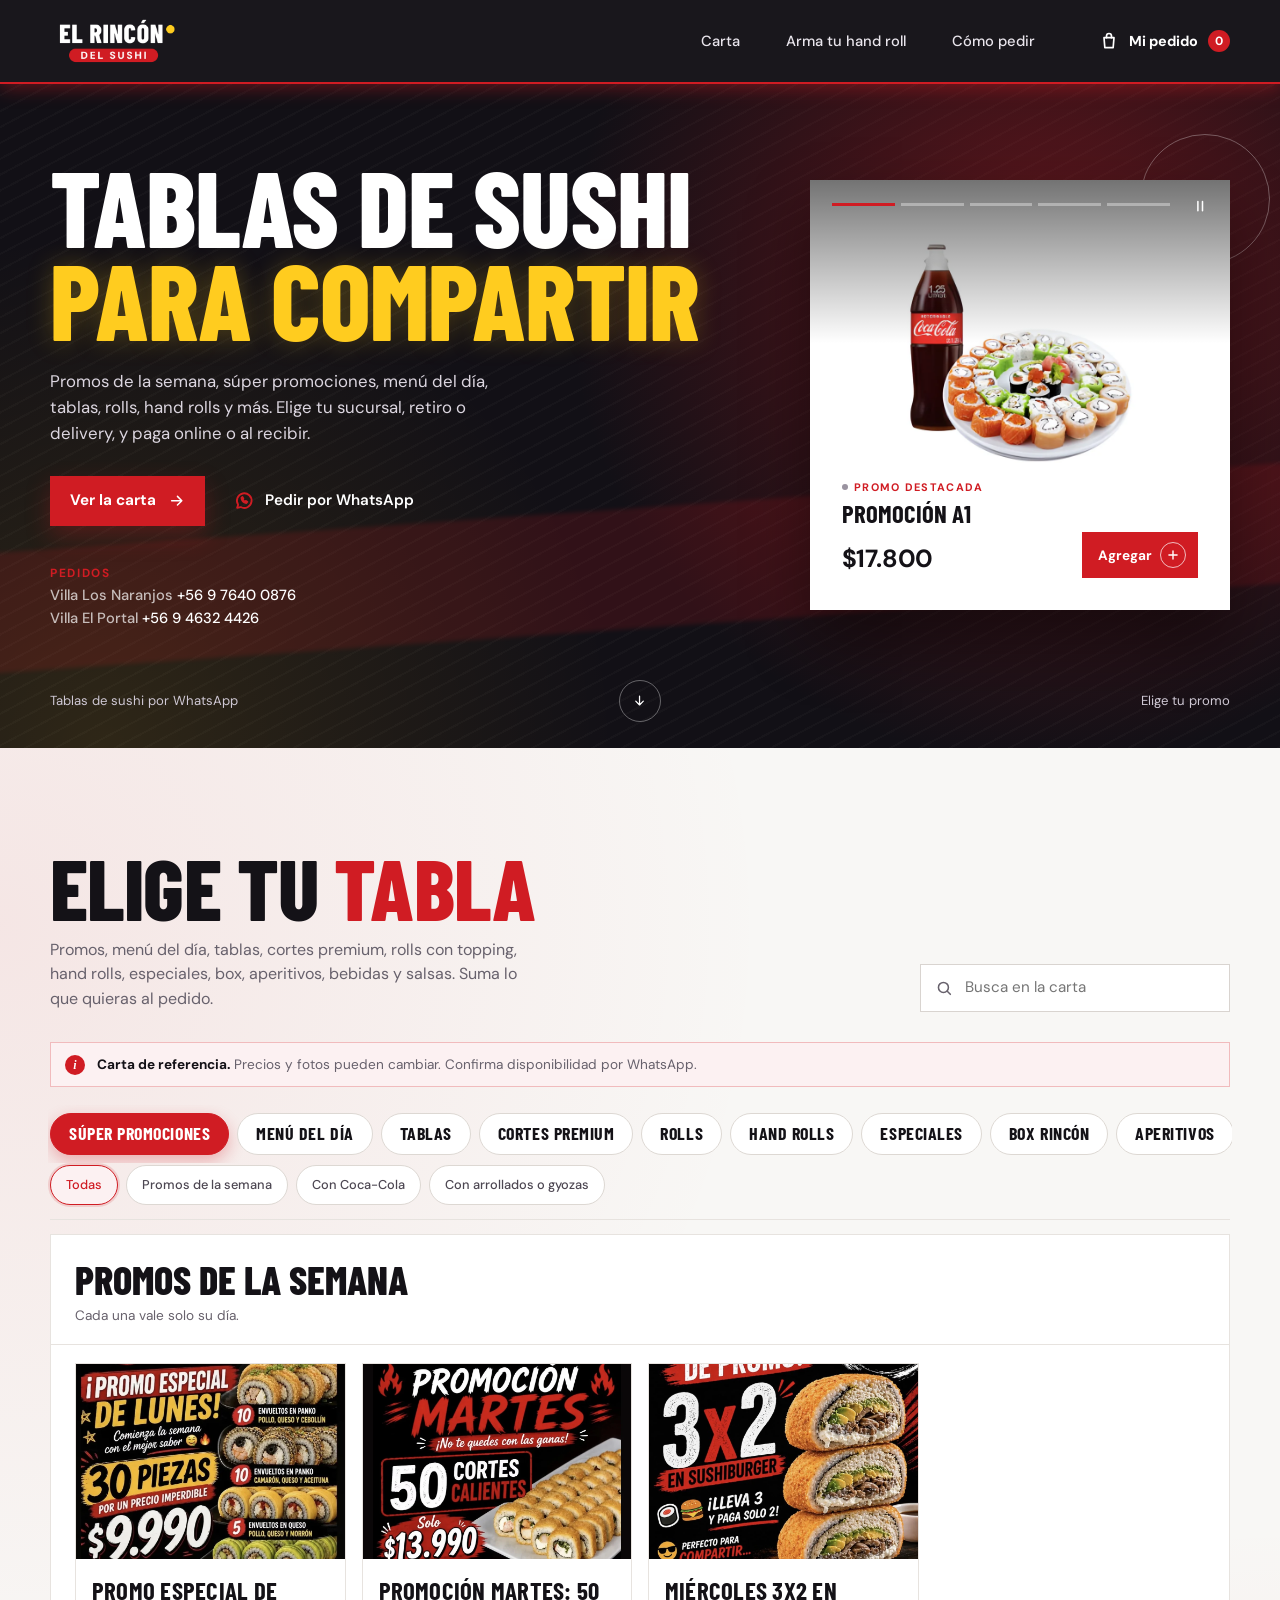
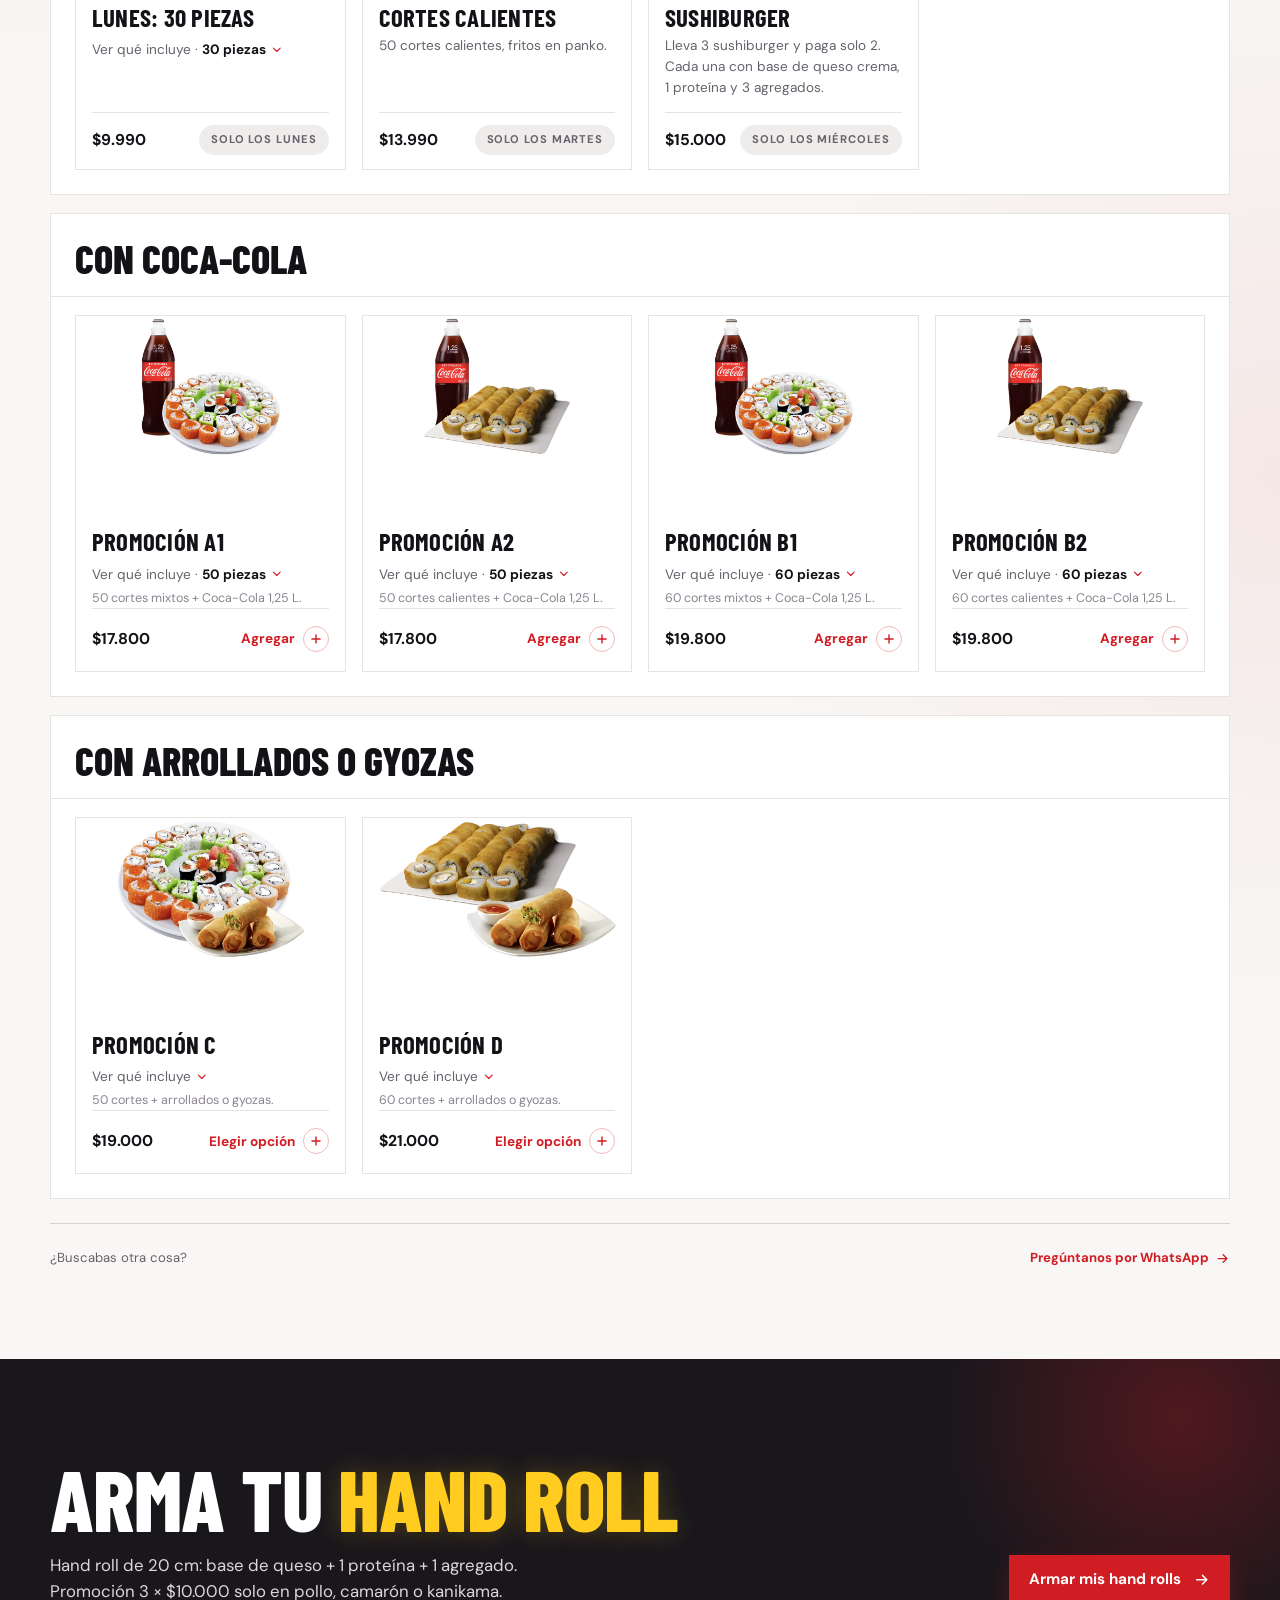
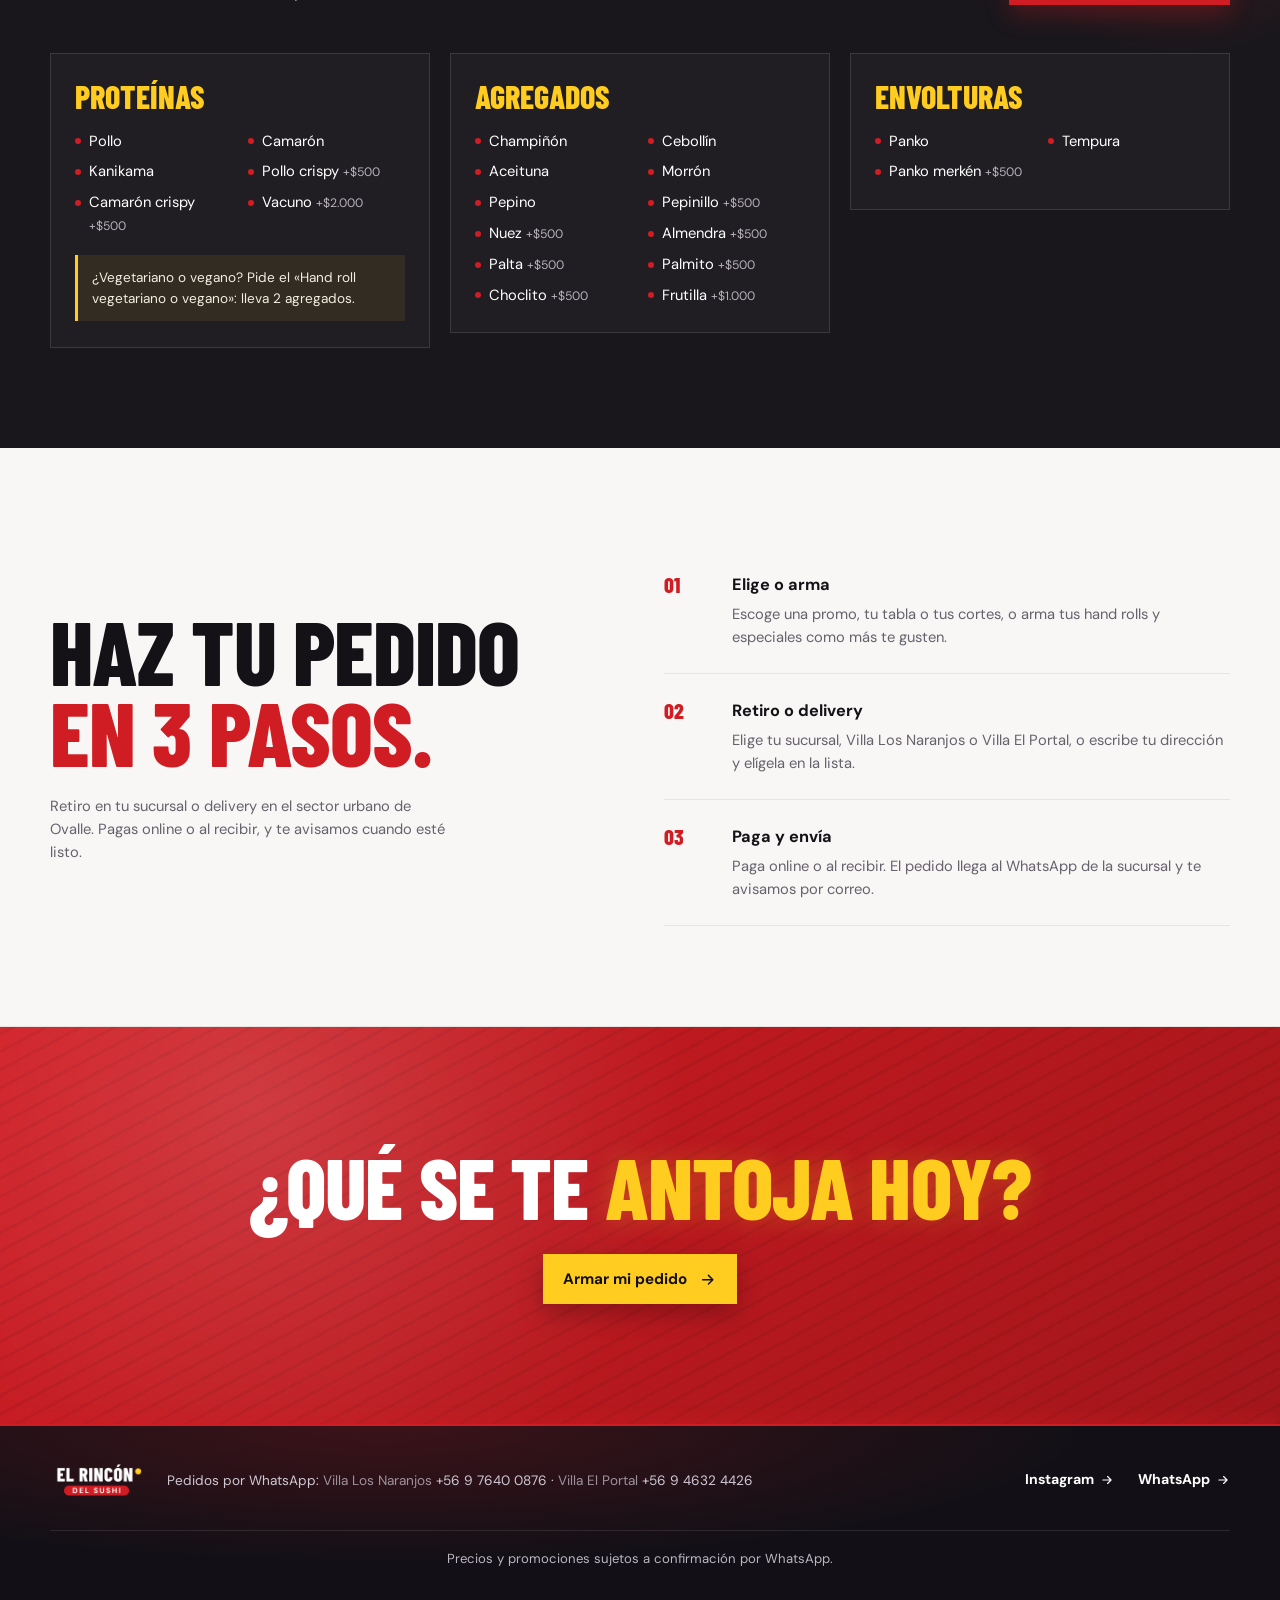
==== commit c8bb78b6: "Pedidos con número, cuenta o invitado, avisos por correo, delivery y pago online - El cliente inicia" ====
--- a/index.html
+++ b/index.html
@@ -52,7 +52,7 @@
       <div class="portada-texto">
         <p class="estado" data-estado hidden></p>
         <h1 class="portada-titulo"><span data-texto="portada.titulo">Tablas de sushi</span> <span class="brillo" data-texto="portada.destacado">para compartir</span></h1>
-        <p class="portada-bajada" data-texto="portada.bajada">Súper promociones, tablas, cortes premium, rolls con topping, hand rolls, gohan, sushiburger y más. Elige tu sucursal y manda tu pedido por WhatsApp: el resto lo confirmamos contigo.</p>
+        <p class="portada-bajada" data-texto="portada.bajada">Promos de la semana, súper promociones, menú del día, tablas, rolls, hand rolls y más. Elige tu sucursal, retiro o delivery, y paga online o al recibir.</p>
         <div class="portada-acciones">
           <a class="boton" href="#carta">Ver la carta <svg class="icono" viewBox="0 0 24 24" aria-hidden="true"><path d="M5 12h14M13 6l6 6-6 6"/></svg></a>
           <a class="enlace-wsp" data-wsp href="https://wa.me/56946324426" target="_blank" rel="noopener">
@@ -81,7 +81,7 @@
       <div class="carta-cabeza">
         <div>
           <h2 class="titulo-grande" id="carta-titulo"><span data-texto="carta.titulo">Elige tu</span> <span class="acento" data-texto="carta.destacado">tabla</span></h2>
-          <p class="carta-bajada" data-texto="carta.bajada">Súper promociones, tablas, cortes premium, rolls con topping, hand rolls, especiales, box, aperitivos, bebidas y salsas. Suma lo que quieras al pedido.</p>
+          <p class="carta-bajada" data-texto="carta.bajada">Promos, menú del día, tablas, cortes premium, rolls con topping, hand rolls, especiales, box, aperitivos, bebidas y salsas. Suma lo que quieras al pedido.</p>
         </div>
         <label class="buscador">
           <svg class="icono" viewBox="0 0 24 24" aria-hidden="true"><circle cx="11" cy="11" r="6.5"/><path d="m16 16 4 4"/></svg>
@@ -133,12 +133,12 @@
     <div class="contenedor pasos-grilla">
       <div>
         <h2 class="titulo-grande" id="pasos-titulo"><span data-texto="pasos.titulo">Haz tu pedido</span> <span class="acento" data-texto="pasos.destacado">en 3 pasos.</span></h2>
-        <p class="pasos-bajada" data-texto="pasos.bajada">El pedido te llega listo para enviar por WhatsApp. Nosotros te confirmamos disponibilidad, modalidad y total.</p>
+        <p class="pasos-bajada" data-texto="pasos.bajada">Retiro en tu sucursal o delivery en el sector urbano de Ovalle. Pagas online o al recibir, y te avisamos cuando esté listo.</p>
       </div>
       <ol class="pasos-lista">
-        <li><span class="pasos-num">01</span><div><h3 data-texto="pasos.lista.0.titulo">Elige o arma</h3><p data-texto="pasos.lista.0.texto">Escoge una súper promoción, tu tabla o tus cortes premium, o arma tus hand rolls, gohan y especiales como más te gusten.</p></div></li>
-        <li><span class="pasos-num">02</span><div><h3 data-texto="pasos.lista.1.titulo">Revisa tu pedido</h3><p data-texto="pasos.lista.1.texto">Ajusta cantidades, deja una nota y elige si lo retiras o pides delivery.</p></div></li>
-        <li><span class="pasos-num">03</span><div><h3 data-texto="pasos.lista.2.titulo">Envíalo por WhatsApp</h3><p data-texto="pasos.lista.2.texto">Elige tu sucursal, Villa Los Naranjos o Villa El Portal, y te respondemos para confirmar el pedido y el total.</p></div></li>
+        <li><span class="pasos-num">01</span><div><h3 data-texto="pasos.lista.0.titulo">Elige o arma</h3><p data-texto="pasos.lista.0.texto">Escoge una promo, tu tabla o tus cortes, o arma tus hand rolls y especiales como más te gusten.</p></div></li>
+        <li><span class="pasos-num">02</span><div><h3 data-texto="pasos.lista.1.titulo">Retiro o delivery</h3><p data-texto="pasos.lista.1.texto">Elige tu sucursal, Villa Los Naranjos o Villa El Portal, o escribe tu dirección y elígela en la lista.</p></div></li>
+        <li><span class="pasos-num">03</span><div><h3 data-texto="pasos.lista.2.titulo">Paga y envía</h3><p data-texto="pasos.lista.2.texto">Paga online o al recibir. El pedido llega al WhatsApp de la sucursal y te avisamos por correo.</p></div></li>
       </ol>
     </div>
   </section>
--- a/css/estilos.css
+++ b/css/estilos.css
@@ -705,3 +705,37 @@
 .sucursal-wsp span { opacity: .7; }
 .pie-lema .sucursal-wsp { display: inline; }
 .pie-lema .sucursal-wsp + .sucursal-wsp::before { content: " · "; }
+
+/* cuenta, pedido registrado, dirección con sugerencias y pago */
+.enlace { justify-self: start; padding: 2px 0; border: 0; background: none; color: var(--principal); font-weight: 700; font-size: .82rem; text-decoration: underline; cursor: pointer; }
+.cuenta { display: grid; gap: 10px; padding: 14px 16px; border: 1px solid #ddd8d3; background: var(--blanco); }
+.cuenta-fila { display: flex; align-items: center; justify-content: space-between; gap: 12px; }
+.cuenta-fila > div { display: grid; gap: 2px; min-width: 0; }
+.cuenta-fila b { font-size: .95rem; color: var(--texto); }
+.cuenta-fila span { font-size: .8rem; color: var(--suave); overflow-wrap: anywhere; }
+.mis-pedidos { display: grid; gap: 6px; margin: 0; padding: 10px 0 0; border-top: 1px solid var(--linea); list-style: none; font-size: .82rem; color: var(--suave); }
+.mis-pedidos b { color: var(--texto); }
+.pedido-enviado { display: grid; gap: 6px; padding: 14px 16px; border: 1.5px solid var(--acento-borde); background: var(--blanco); font-size: .85rem; color: var(--suave); }
+.pedido-enviado b { font-size: 1rem; color: var(--texto); }
+.pedido-enviado.ok { border-color: #19733e; }
+.pedido-enviado.ok b { color: #19733e; }
+.pedido-enviado.mal { border-color: var(--error); }
+.pedido-enviado-acciones { display: flex; flex-wrap: wrap; align-items: center; gap: 8px 16px; margin-top: 4px; }
+.pedido-error { margin: 0 0 10px; color: var(--error); font-size: .84rem; font-weight: 600; }
+.direccion-caja { position: relative; }
+.sugerencias { position: absolute; z-index: 5; left: 0; right: 0; top: calc(100% - 1px); margin: 0; padding: 4px 0; list-style: none; background: var(--blanco); border: 1px solid var(--acento); box-shadow: 0 12px 28px rgba(0, 0, 0, .16); max-height: 280px; overflow-y: auto; }
+.sugerencias li { display: flex; align-items: flex-start; gap: 10px; padding: 10px 12px; cursor: pointer; color: var(--texto); }
+.sugerencias li .icono { flex: none; width: 18px; height: 18px; margin-top: 1px; color: var(--principal); }
+.sugerencias li span { display: grid; gap: 2px; min-width: 0; }
+.sugerencias li b { font-size: .9rem; font-weight: 600; }
+.sugerencias li small { font-size: .76rem; color: var(--suave); }
+.sugerencias li[aria-selected="true"], .sugerencias li:hover { background: var(--acento-fondo); }
+.direcciones-guardadas { display: flex; flex-wrap: wrap; gap: 6px; align-items: center; font-size: .78rem; }
+.direcciones-guardadas button { padding: 6px 10px; border: 1px solid #ddd8d3; background: var(--blanco); font-size: .8rem; color: var(--texto); }
+.direcciones-guardadas button:hover { border-color: var(--acento); }
+.ubicacion-estado a { color: var(--principal); font-weight: 700; }
+.ubicacion-estado.fuera { color: #9a5b00; }
+.pagos-o { margin: 4px 0 0; font-size: .8rem; }
+.radio-tarjeta--doble { min-height: 58px; margin-bottom: 4px; }
+.radio-tarjeta--doble span { display: grid; gap: 2px; }
+.radio-tarjeta--doble small { font-size: .76rem; color: var(--suave); }
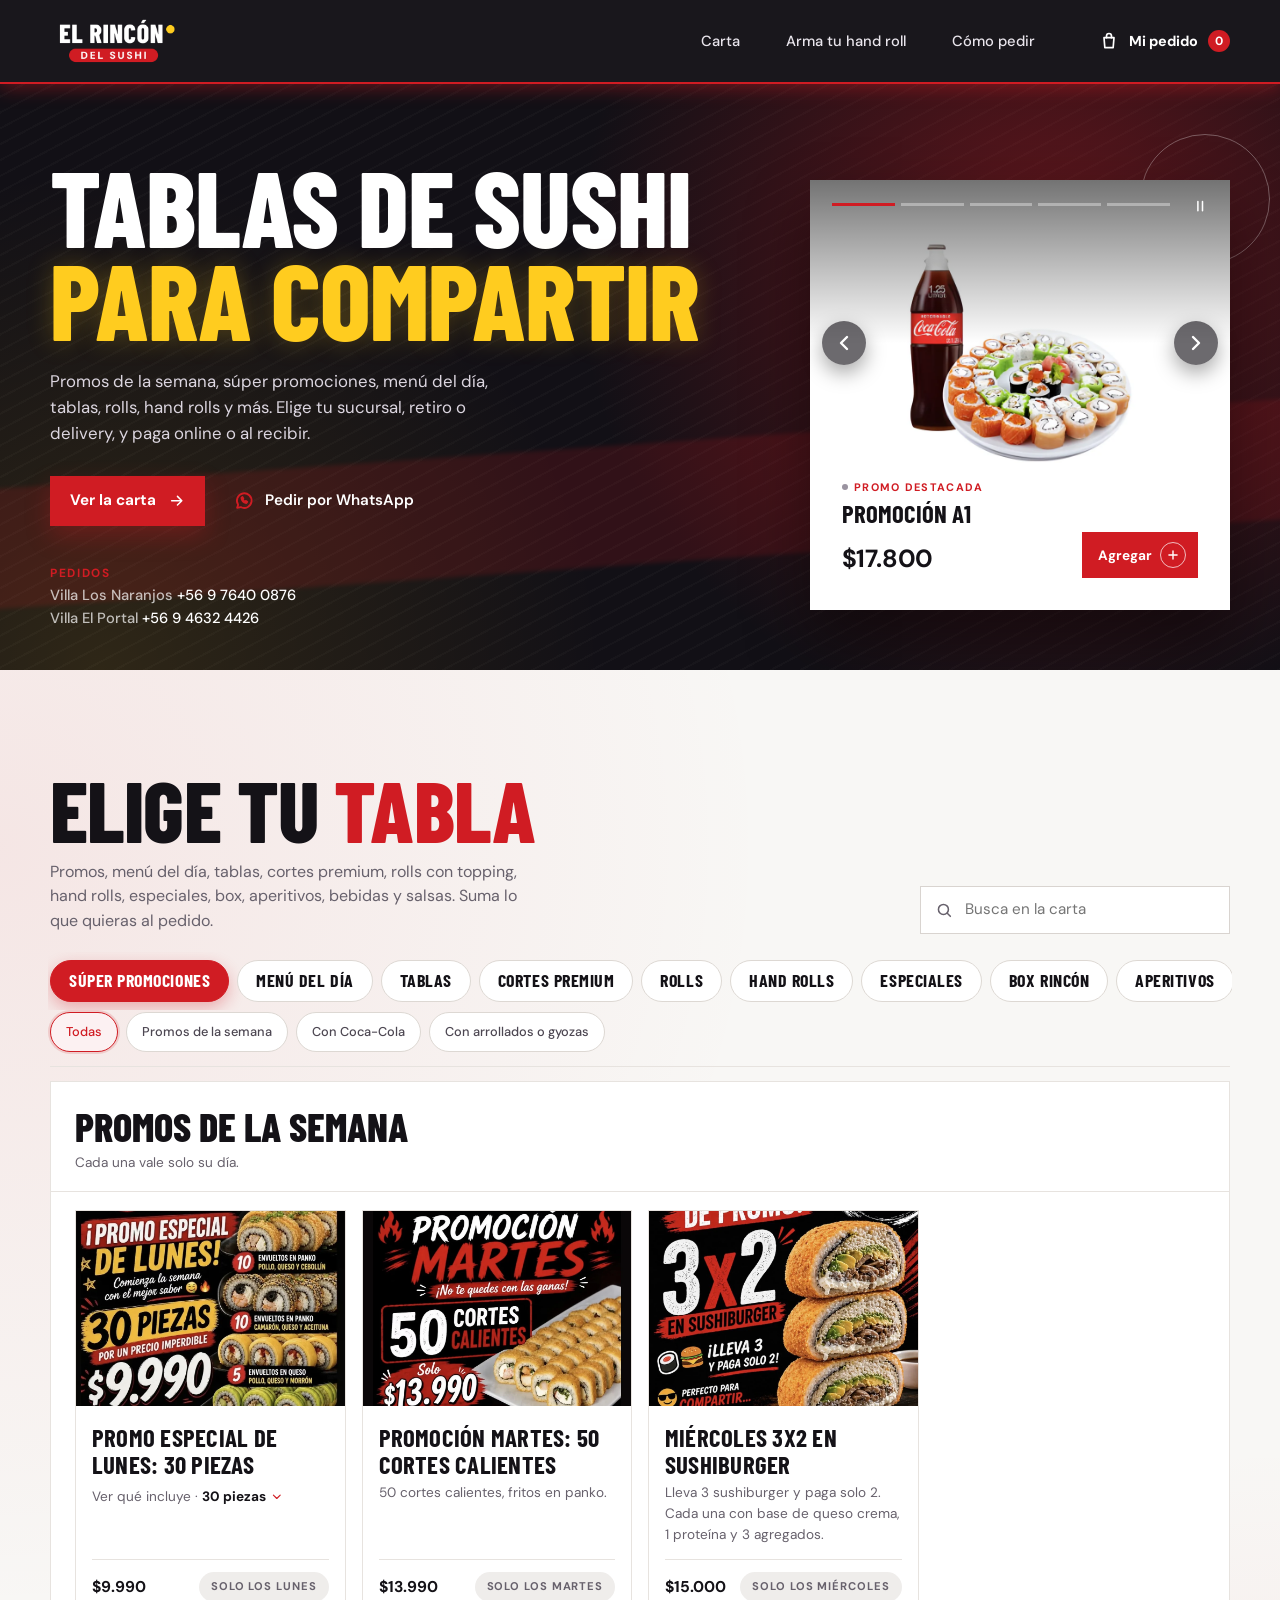
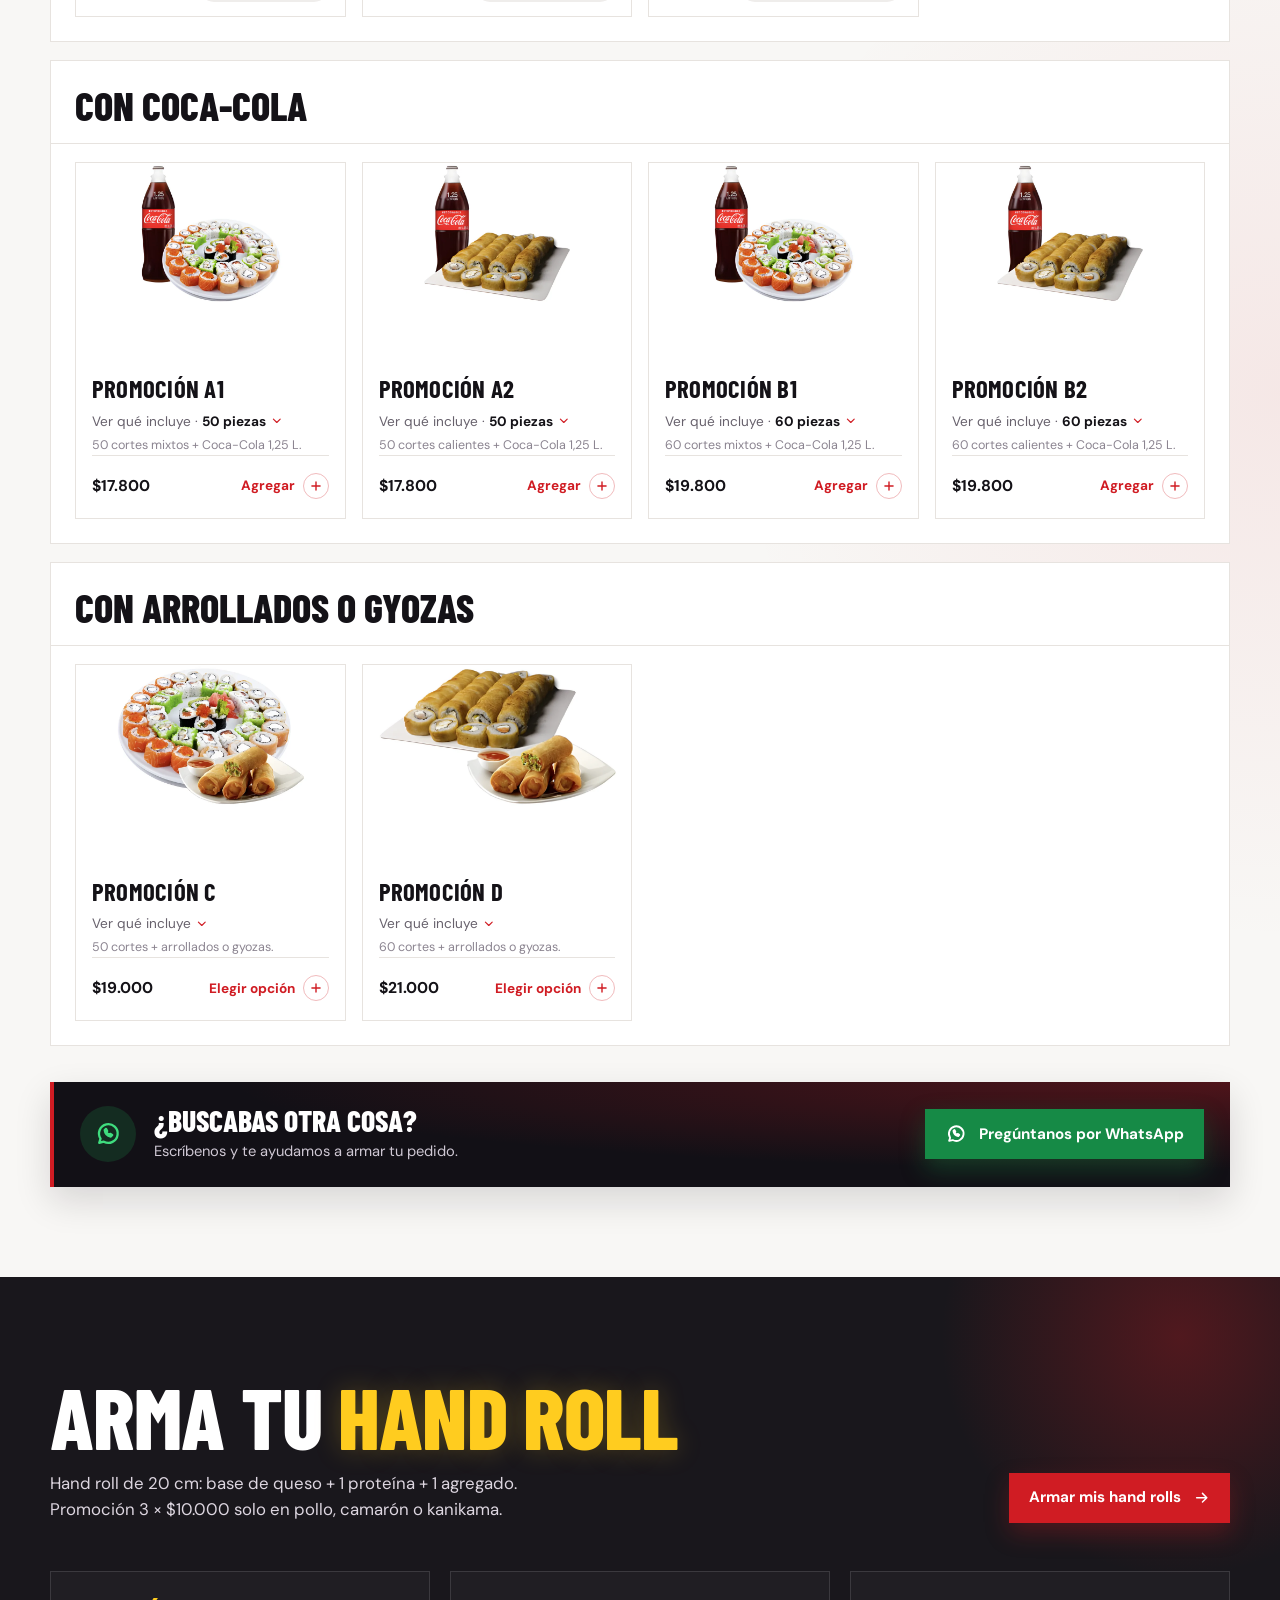
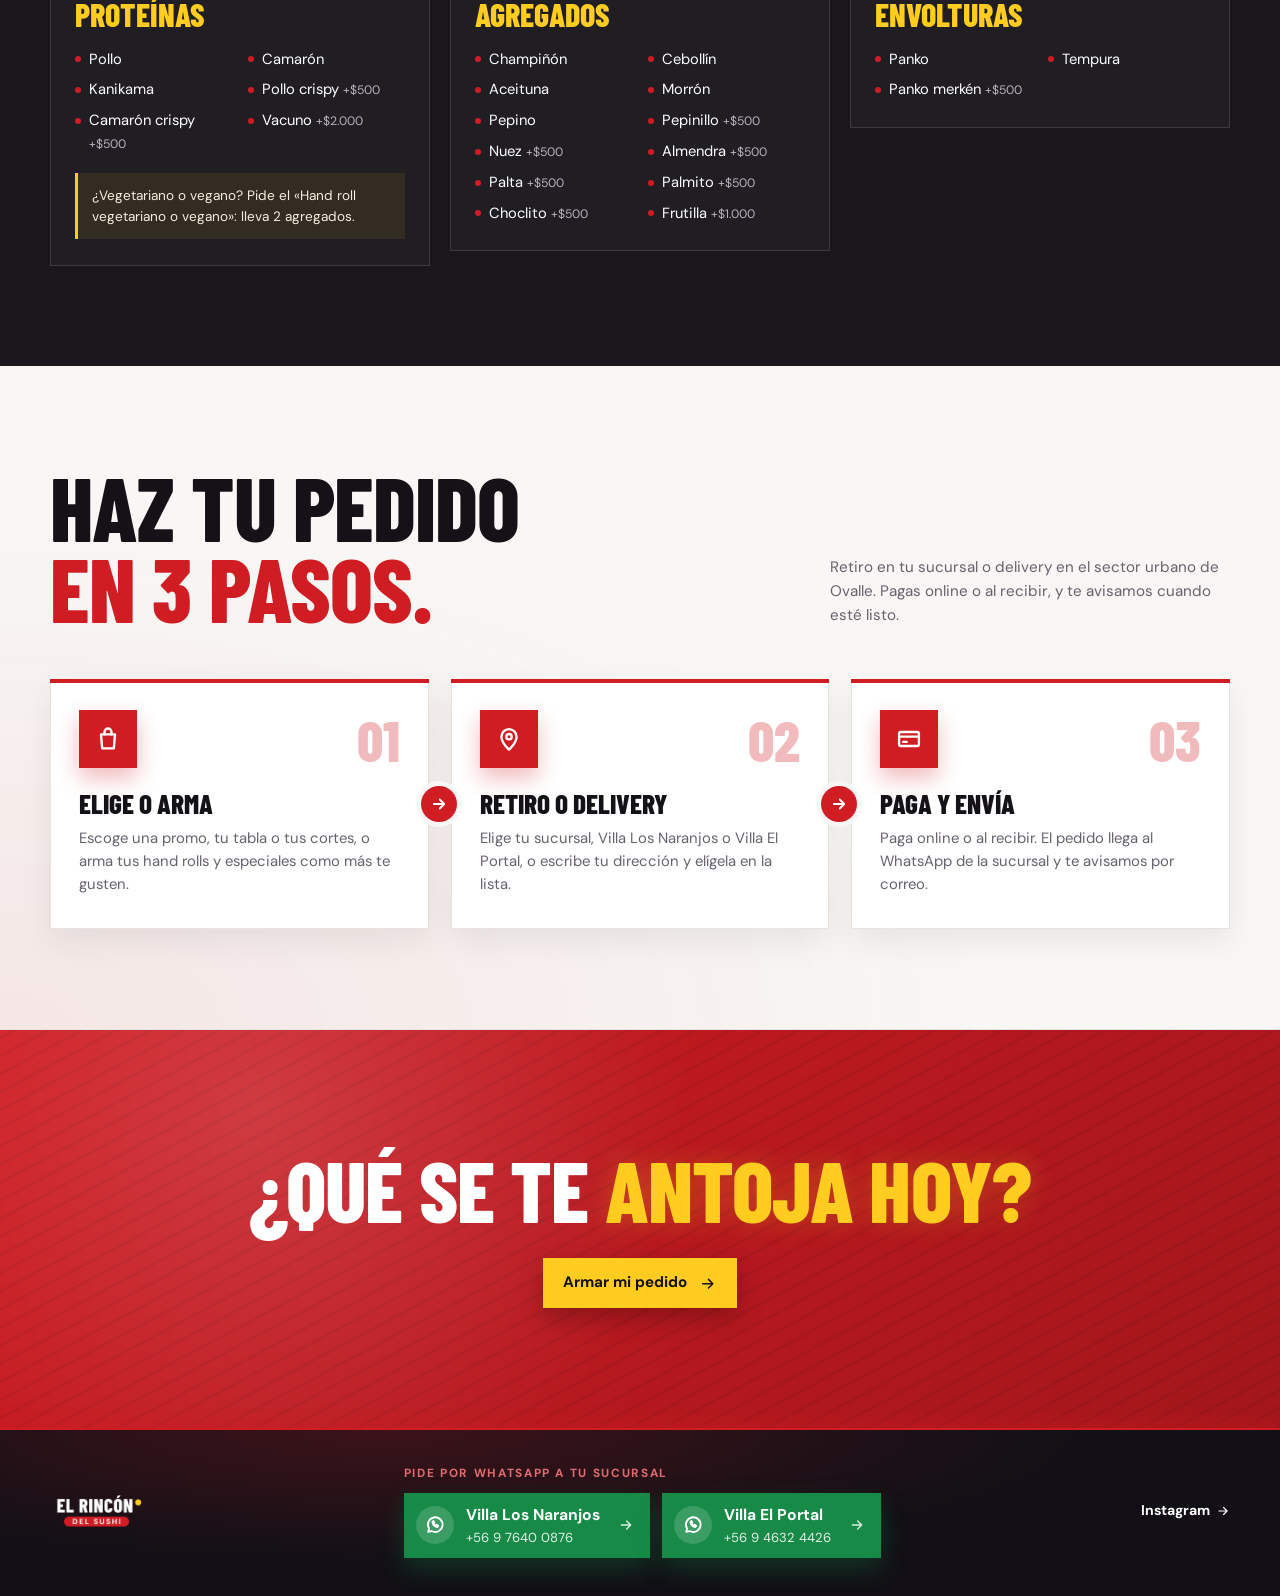
==== commit 7a48ee4f: "Portada, pasos y pie más claros: botones de WhatsApp por sucursal y flechas en las promos - Se quita" ====
--- a/index.html
+++ b/index.html
@@ -69,11 +69,6 @@
       </div>
       <div class="destacados" data-destacados></div>
     </div>
-    <div class="contenedor portada-pie">
-      <span data-dato="lema">Tablas de sushi por WhatsApp</span>
-      <a class="bajar" href="#carta" aria-label="Bajar a la carta"><svg class="icono" viewBox="0 0 24 24" aria-hidden="true"><path d="M12 5v14M6 13l6 6 6-6"/></svg></a>
-      <span class="portada-pie-der">Elige tu promo</span>
-    </div>
   </section>
 
   <section class="carta" id="carta" aria-labelledby="carta-titulo">
@@ -89,7 +84,6 @@
           <input type="search" data-buscar placeholder="Busca en la carta" autocomplete="off" enterkeyhint="search">
         </label>
       </div>
-      <p class="aviso-carta" data-aviso-carta><span class="aviso-i" aria-hidden="true">i</span><span><b>Carta de referencia.</b> Precios y fotos pueden cambiar. Confirma disponibilidad por WhatsApp.</span></p>
     </div>
     <nav class="secciones" aria-label="Secciones de la carta">
       <div class="contenedor"><div class="pildoras pildoras--grandes" data-secciones></div></div>
@@ -99,10 +93,11 @@
       <div class="carta-lista" data-lista aria-live="polite">
         <p class="sin-js">Cargando la carta…</p>
       </div>
-      <p class="carta-otra">
-        <span>¿Buscabas otra cosa?</span>
-        <a data-wsp href="https://wa.me/56946324426" target="_blank" rel="noopener">Pregúntanos por WhatsApp <svg class="icono" viewBox="0 0 24 24" aria-hidden="true"><path d="M5 12h14M13 6l6 6-6 6"/></svg></a>
-      </p>
+      <div class="carta-otra">
+        <span class="carta-otra-ico"><svg class="icono" viewBox="0 0 24 24" aria-hidden="true"><path d="M4.5 19.5 5.6 16A8 8 0 1 1 8.4 18.6Z"/><path d="M9.2 8.6c.3 2.7 2.4 5 5.2 5.6l1.2-1.3-1.8-1-1 .7c-.9-.5-1.7-1.3-2.2-2.2l.7-1-1-1.8Z"/></svg></span>
+        <div class="carta-otra-texto"><b>¿Buscabas otra cosa?</b><span>Escríbenos y te ayudamos a armar tu pedido.</span></div>
+        <a class="boton boton--wsp" data-wsp href="https://wa.me/56946324426" target="_blank" rel="noopener"><svg class="icono" viewBox="0 0 24 24" aria-hidden="true"><path d="M4.5 19.5 5.6 16A8 8 0 1 1 8.4 18.6Z"/><path d="M9.2 8.6c.3 2.7 2.4 5 5.2 5.6l1.2-1.3-1.8-1-1 .7c-.9-.5-1.7-1.3-2.2-2.2l.7-1-1-1.8Z"/></svg> Pregúntanos por WhatsApp</a>
+      </div>
     </div>
   </section>
 
@@ -131,14 +126,23 @@
 
   <section class="pasos" id="como-pedir" aria-labelledby="pasos-titulo">
     <div class="contenedor pasos-grilla">
-      <div>
+      <div class="pasos-cabeza">
         <h2 class="titulo-grande" id="pasos-titulo"><span data-texto="pasos.titulo">Haz tu pedido</span> <span class="acento" data-texto="pasos.destacado">en 3 pasos.</span></h2>
         <p class="pasos-bajada" data-texto="pasos.bajada">Retiro en tu sucursal o delivery en el sector urbano de Ovalle. Pagas online o al recibir, y te avisamos cuando esté listo.</p>
       </div>
       <ol class="pasos-lista">
-        <li><span class="pasos-num">01</span><div><h3 data-texto="pasos.lista.0.titulo">Elige o arma</h3><p data-texto="pasos.lista.0.texto">Escoge una promo, tu tabla o tus cortes, o arma tus hand rolls y especiales como más te gusten.</p></div></li>
-        <li><span class="pasos-num">02</span><div><h3 data-texto="pasos.lista.1.titulo">Retiro o delivery</h3><p data-texto="pasos.lista.1.texto">Elige tu sucursal, Villa Los Naranjos o Villa El Portal, o escribe tu dirección y elígela en la lista.</p></div></li>
-        <li><span class="pasos-num">03</span><div><h3 data-texto="pasos.lista.2.titulo">Paga y envía</h3><p data-texto="pasos.lista.2.texto">Paga online o al recibir. El pedido llega al WhatsApp de la sucursal y te avisamos por correo.</p></div></li>
+        <li>
+          <div class="pasos-cab"><span class="pasos-ico"><svg class="icono" viewBox="0 0 24 24" aria-hidden="true"><path d="M6 8h12l-1 12H7L6 8Z"/><path d="M9 8V6a3 3 0 0 1 6 0v2"/></svg></span><span class="pasos-num">01</span></div>
+          <h3 data-texto="pasos.lista.0.titulo">Elige o arma</h3><p data-texto="pasos.lista.0.texto">Escoge una promo, tu tabla o tus cortes, o arma tus hand rolls y especiales como más te gusten.</p>
+        </li>
+        <li>
+          <div class="pasos-cab"><span class="pasos-ico"><svg class="icono" viewBox="0 0 24 24" aria-hidden="true"><path d="M12 21s-6.5-5.6-6.5-11a6.5 6.5 0 0 1 13 0c0 5.4-6.5 11-6.5 11Z"/><circle cx="12" cy="10" r="2.3"/></svg></span><span class="pasos-num">02</span></div>
+          <h3 data-texto="pasos.lista.1.titulo">Retiro o delivery</h3><p data-texto="pasos.lista.1.texto">Elige tu sucursal, Villa Los Naranjos o Villa El Portal, o escribe tu dirección y elígela en la lista.</p>
+        </li>
+        <li>
+          <div class="pasos-cab"><span class="pasos-ico"><svg class="icono" viewBox="0 0 24 24" aria-hidden="true"><rect x="3.5" y="6" width="17" height="12" rx="1.5"/><path d="M3.5 10h17M7 14.5h3"/></svg></span><span class="pasos-num">03</span></div>
+          <h3 data-texto="pasos.lista.2.titulo">Paga y envía</h3><p data-texto="pasos.lista.2.texto">Paga online o al recibir. El pedido llega al WhatsApp de la sucursal y te avisamos por correo.</p>
+        </li>
       </ol>
     </div>
   </section>
@@ -192,15 +196,18 @@
     <div class="pie-fila">
       <div class="pie-marca">
         <img class="marca-logo marca-logo--ancho" src="img/logo.png" width="400" height="240" alt="El Rincón del Sushi">
-        <span class="pie-lema">Pedidos por WhatsApp: <span data-dato="whatsapp">+56 9 4632 4426</span></span>
+      </div>
+      <div class="pie-wsp">
+        <span class="pie-wsp-titulo">Pide por WhatsApp a tu sucursal</span>
+        <div class="pie-wsp-botones" data-pie-wsp>
+          <a class="wsp-sucursal" data-wsp href="https://wa.me/56946324426" target="_blank" rel="noopener"><svg class="icono" viewBox="0 0 24 24" aria-hidden="true"><path d="M4.5 19.5 5.6 16A8 8 0 1 1 8.4 18.6Z"/><path d="M9.2 8.6c.3 2.7 2.4 5 5.2 5.6l1.2-1.3-1.8-1-1 .7c-.9-.5-1.7-1.3-2.2-2.2l.7-1-1-1.8Z"/></svg><span><b>WhatsApp</b></span><svg class="icono" viewBox="0 0 24 24" aria-hidden="true"><path d="M5 12h14M13 6l6 6-6 6"/></svg></a>
+        </div>
       </div>
       <nav class="pie-enlaces" aria-label="Redes">
         <a data-facebook data-si="facebook" hidden href="#" target="_blank" rel="noopener">Facebook <svg class="icono" viewBox="0 0 24 24" aria-hidden="true"><path d="M5 12h14M13 6l6 6-6 6"/></svg></a>
         <a data-instagram data-si="instagram" hidden href="#" target="_blank" rel="noopener">Instagram <svg class="icono" viewBox="0 0 24 24" aria-hidden="true"><path d="M5 12h14M13 6l6 6-6 6"/></svg></a>
-        <a data-wsp href="https://wa.me/56946324426" target="_blank" rel="noopener">WhatsApp <svg class="icono" viewBox="0 0 24 24" aria-hidden="true"><path d="M5 12h14M13 6l6 6-6 6"/></svg></a>
       </nav>
     </div>
-    <p class="pie-nota" data-texto="pie.nota">Precios y promociones sujetos a confirmación por WhatsApp.</p>
   </div>
 </footer>
 
--- a/css/estilos.css
+++ b/css/estilos.css
@@ -164,13 +164,6 @@
 .portada-datos dt { font-size: .74rem; font-weight: 700; letter-spacing: .14em; text-transform: uppercase; color: var(--acento); }
 .portada-datos dd { font-size: .92rem; font-weight: 500; margin-top: 2px; }
 .portada-nota { margin-top: 14px; font-size: .78rem; color: #9d96a3; }
-.portada-pie {
-  position: relative; display: grid; grid-template-columns: 1fr auto 1fr; align-items: center; gap: 16px;
-  padding: 10px 0 26px; font-size: .82rem; color: #cfc8d4;
-}
-.portada-pie-der { text-align: right; }
-.bajar { display: grid; place-items: center; width: 42px; height: 42px; border-radius: 50%; border: 1px solid rgba(255, 255, 255, .35); color: var(--blanco); }
-.bajar:hover { border-color: var(--acento); }
 
 /* promos destacadas */
 .destacados { position: relative; justify-self: end; width: min(100%, 420px); }
@@ -199,6 +192,19 @@
   position: absolute; z-index: 2; top: 10px; right: 14px; width: 32px; height: 32px;
   background: none; border: 0; color: var(--blanco); display: grid; place-items: center;
 }
+/* flechas para pasar a la promo anterior o siguiente */
+.destacado-flecha {
+  position: absolute; z-index: 2; top: 38%; width: 44px; height: 44px; transform: translateY(-50%);
+  display: grid; place-items: center; border: 0; border-radius: 50%; cursor: pointer;
+  background: rgba(18, 16, 22, .62); color: var(--blanco); box-shadow: 0 8px 20px rgba(0, 0, 0, .35);
+  -webkit-backdrop-filter: blur(4px); backdrop-filter: blur(4px); transition: background .2s, transform .2s;
+}
+.destacado-flecha:hover { background: var(--principal); }
+.destacado-flecha:active { transform: translateY(-50%) scale(.92); }
+.destacado-flecha:focus-visible { outline: 2px solid var(--blanco); outline-offset: 2px; }
+.destacado-flecha.anterior { left: 12px; }
+.destacado-flecha.siguiente { right: 12px; }
+.destacado-flecha .icono { width: 24px; height: 24px; stroke-width: 2.4; }
 .destacado-panel {
   position: absolute; left: 16px; right: 16px; bottom: 16px; z-index: 1;
   background: var(--blanco); color: var(--texto); padding: 14px 16px 16px;
@@ -227,15 +233,6 @@
 }
 .buscador:focus-within { border-color: var(--acento); }
 .buscador input { flex: 1; min-width: 0; border: 0; outline: 0; background: none; font-size: .95rem; color: var(--texto); }
-.aviso-carta {
-  display: flex; align-items: center; gap: 12px; margin-top: 30px; padding: 11px 14px;
-  border: 1px solid var(--acento-borde); background: var(--acento-fondo); font-size: .85rem; color: var(--suave);
-}
-.aviso-carta b { color: var(--texto); }
-.aviso-i {
-  flex: none; display: grid; place-items: center; width: 20px; height: 20px; border-radius: 50%;
-  background: var(--principal); color: var(--blanco); font: italic 700 .75rem/1 Georgia, serif;
-}
 .secciones {
   position: sticky; top: calc(var(--alto-cabecera) + env(safe-area-inset-top, 0px)); z-index: 20; margin-top: 18px;
   transition: background .2s;
@@ -316,8 +313,23 @@
 .tarjeta-cuerpo .fila-detalle { margin-bottom: 14px; }
 .tarjeta-pie { margin-top: auto; display: flex; align-items: center; justify-content: space-between; gap: 10px; padding-top: 12px; border-top: 1px solid var(--linea); }
 
-.carta-otra { display: flex; justify-content: space-between; gap: 12px; flex-wrap: wrap; margin-top: 24px; padding-top: 24px; border-top: 1px solid #d9d4d0; font-size: .82rem; color: var(--suave); }
-.carta-otra a { display: inline-flex; align-items: center; gap: 6px; color: var(--principal); font-weight: 700; text-decoration: none; }
+/* ¿buscabas otra cosa? */
+.carta-otra {
+  position: relative; overflow: hidden; display: flex; align-items: center; gap: 18px; margin-top: 36px; padding: 24px 26px;
+  background: radial-gradient(ellipse at 100% 0%, rgb(var(--acento-rgb) / .32), transparent 60%), var(--tinta);
+  color: var(--blanco); border-left: 4px solid var(--principal); box-shadow: var(--sombra);
+}
+.carta-otra-ico {
+  flex: none; display: grid; place-items: center; width: 56px; height: 56px; border-radius: 50%;
+  background: rgb(37 211 102 / .14); color: #3fdc7e;
+}
+.carta-otra-ico .icono { width: 28px; height: 28px; }
+.carta-otra-texto { flex: 1; display: grid; gap: 4px; min-width: 0; }
+.carta-otra-texto b { font: 800 1.85rem/1 var(--titulo); text-transform: uppercase; }
+.carta-otra-texto span { font-size: .92rem; color: #cfc8d4; }
+.boton--wsp { flex: none; background: #168a46; box-shadow: 0 10px 24px rgb(22 138 70 / .35); }
+.boton--wsp:hover { background: #12733a; }
+.boton--wsp .icono { width: 22px; height: 22px; }
 
 /* ---------- cupones ---------- */
 .cupones {
@@ -371,15 +383,38 @@
 .totales .descuento { color: #19733e; }
 
 /* ---------- cómo pedir ---------- */
-.pasos { padding: 100px 0; border-bottom: 1px solid var(--linea); }
-.pasos-grilla { display: grid; grid-template-columns: 1fr 1fr; gap: 48px; align-items: center; }
+.pasos {
+  padding: 100px 0; border-bottom: 1px solid var(--linea);
+  background: radial-gradient(ellipse at 0% 100%, rgb(var(--acento-rgb) / .08), transparent 55%), var(--papel);
+}
+.pasos-grilla { display: grid; gap: 52px; }
+.pasos-cabeza { display: flex; align-items: flex-end; justify-content: space-between; gap: 24px 48px; flex-wrap: wrap; }
 .pasos .titulo-grande { font-size: clamp(3.2rem, 8vw, 5.6rem); }
 .pasos .titulo-grande .acento { display: block; }
-.pasos-bajada { max-width: 400px; margin-top: 24px; color: var(--suave); font-size: .92rem; }
-.pasos-lista li { display: grid; grid-template-columns: 68px 1fr; padding: 24px 0; border-bottom: 1px solid var(--linea); }
-.pasos-num { font: 800 1.35rem/1.2 var(--titulo); color: var(--acento); }
-.pasos-lista h3 { font-size: 1.02rem; font-weight: 700; }
-.pasos-lista p { margin-top: 6px; color: var(--suave); font-size: .92rem; }
+.pasos-bajada { max-width: 400px; color: var(--suave); font-size: .95rem; }
+.pasos-lista { display: grid; grid-template-columns: repeat(3, 1fr); gap: 22px; }
+.pasos-lista li {
+  position: relative; display: grid; align-content: start; gap: 10px; padding: 30px 28px 32px;
+  background: var(--blanco); border: 1px solid var(--linea); box-shadow: 0 12px 30px rgba(18, 16, 22, .07);
+  transition: transform .25s, box-shadow .25s;
+}
+.pasos-lista li::before { content: ""; position: absolute; left: -1px; right: -1px; top: -1px; height: 4px; background: var(--principal); }
+.pasos-lista li:hover { transform: translateY(-4px); box-shadow: var(--sombra); }
+/* flecha entre un paso y el siguiente */
+.pasos-lista li:not(:last-child)::after {
+  content: ""; position: absolute; z-index: 1; top: 50%; right: -29px; width: 36px; height: 36px; margin-top: -18px; border-radius: 50%;
+  background: var(--principal) url("data:image/svg+xml,%3Csvg xmlns='http://www.w3.org/2000/svg' viewBox='0 0 24 24' fill='none' stroke='%23fff' stroke-width='2.4' stroke-linecap='round' stroke-linejoin='round'%3E%3Cpath d='M5 12h14M13 6l6 6-6 6'/%3E%3C/svg%3E") center / 18px no-repeat;
+  box-shadow: 0 0 0 5px var(--papel);
+}
+.pasos-cab { display: flex; align-items: center; justify-content: space-between; margin-bottom: 12px; }
+.pasos-ico {
+  display: grid; place-items: center; width: 58px; height: 58px; background: var(--principal); color: var(--blanco);
+  box-shadow: 0 10px 22px rgb(var(--principal-rgb) / .3);
+}
+.pasos-ico .icono { width: 28px; height: 28px; }
+.pasos-num { font: 800 3.6rem/.8 var(--titulo); color: var(--acento-borde); }
+.pasos-lista h3 { font: 800 1.7rem/1 var(--titulo); text-transform: uppercase; }
+.pasos-lista p { color: var(--suave); font-size: .93rem; }
 
 /* ---------- arma tu roll ---------- */
 .arma { position: relative; background: var(--tinta-2); color: var(--blanco); padding: 100px 0; overflow: hidden; }
@@ -447,18 +482,31 @@
   background: radial-gradient(ellipse at 30% 0%, rgb(var(--acento-rgb) / .22), transparent 55%), var(--tinta);
   border-top: 2px solid var(--acento); box-shadow: 0 -3px 18px rgb(var(--acento-rgb) / .45);
 }
-.pie-fila { display: flex; align-items: center; justify-content: space-between; gap: 20px; flex-wrap: wrap; padding-bottom: 22px; border-bottom: 1px solid rgba(255, 255, 255, .1); }
+.pie-fila { display: flex; align-items: center; justify-content: space-between; gap: 24px 32px; flex-wrap: wrap; padding: 8px 0; }
 .pie-marca { display: flex; align-items: center; gap: 12px; flex-wrap: wrap; }
 .pie-marca .marca-logo { width: 46px; height: 46px; }
 .pie-marca .marca-logo--ancho { width: auto; height: 56px; }
 .pie-marca .marca-texto b { font-size: 1.15rem; }
 .pie-marca .marca-texto small { font-size: .74rem; }
-.pie-lema { margin-left: 12px; font-size: .85rem; color: #cfc8d4; }
 .pie-enlaces { display: flex; gap: 24px; }
 .pie-enlaces a { display: inline-flex; align-items: center; gap: 6px; text-decoration: none; font-weight: 700; font-size: .88rem; }
 .pie-enlaces a:hover { color: var(--acento-claro); }
 .pie-enlaces .icono { width: 14px; height: 14px; }
-.pie-nota { padding-top: 18px; text-align: center; font-size: .82rem; color: #bdb6c2; }
+/* un botón de WhatsApp por sucursal */
+.pie-wsp { display: grid; gap: 10px; }
+.pie-wsp-titulo { font-size: .74rem; font-weight: 700; letter-spacing: .14em; text-transform: uppercase; color: var(--acento-claro); }
+.pie-wsp-botones { display: flex; flex-wrap: wrap; gap: 12px; }
+.wsp-sucursal {
+  display: inline-flex; align-items: center; gap: 12px; min-height: 58px; padding: 10px 16px 10px 12px;
+  background: #168a46; color: var(--blanco); text-decoration: none; box-shadow: 0 10px 24px rgb(22 138 70 / .3);
+  transition: background .2s, transform .2s;
+}
+.wsp-sucursal:hover { background: #12733a; transform: translateY(-2px); }
+.wsp-sucursal > .icono:first-child { flex: none; width: 38px; height: 38px; padding: 8px; border-radius: 50%; background: rgba(255, 255, 255, .16); }
+.wsp-sucursal span { display: grid; gap: 1px; }
+.wsp-sucursal b { font-size: .98rem; }
+.wsp-sucursal small { font-size: .82rem; opacity: .88; }
+.wsp-sucursal > .icono:last-child { width: 16px; height: 16px; margin-left: auto; padding-left: 6px; box-sizing: content-box; opacity: .85; }
 
 /* ---------- barra de pedido (celular) y aviso ---------- */
 .barra-pedido {
@@ -631,6 +679,8 @@
   .portada-grilla { grid-template-columns: 1fr; padding-top: 56px; }
   .destacados { justify-self: stretch; width: 100%; max-width: 460px; }
   .pasos-grilla, .ubicacion-grilla, .arma-grilla { grid-template-columns: 1fr; }
+  .pasos-lista { grid-template-columns: 1fr; gap: 26px; max-width: 560px; }
+  .pasos-lista li:not(:last-child)::after { top: auto; bottom: -31px; right: auto; left: 50%; margin: 0 0 0 -18px; transform: rotate(90deg); }
   .filas { grid-template-columns: 1fr; }
 }
 @media (max-width: 640px) {
@@ -644,14 +694,17 @@
   .portada-grilla { gap: 30px; padding: 40px 0 24px; }
   .portada-titulo { font-size: clamp(3.4rem, 17vw, 4.6rem); }
   .portada-bajada { font-size: .95rem; }
-  .portada-pie { grid-template-columns: 1fr auto 1fr; font-size: .76rem; }
   .destacados::before { display: none; }
   .destacado-frase { font-size: 1.7rem; }
   .destacado-nombre { font-size: 1.35rem; }
   .destacado-precio { font-size: 1.3rem; }
   .carta { padding: 64px 0 60px; }
   .buscador { width: 100%; }
-  .aviso-carta { margin-top: 20px; }
+  .carta-otra { flex-wrap: wrap; padding: 22px 20px; }
+  .carta-otra-texto { flex-basis: calc(100% - 74px); }
+  .carta-otra .boton--wsp { width: 100%; }
+  .pasos-lista li { padding: 26px 22px 28px; }
+  .pie-wsp, .wsp-sucursal { width: 100%; }
   .bloque-cab { padding: 20px 16px 14px; }
   .bloque-cab h3 { font-size: 2.1rem; }
   .filas { padding: 0; }
@@ -671,7 +724,6 @@
   .ubicacion { padding: 70px 0 40px; }
   .mapa-marco { height: 280px; }
   .antojo { padding: 90px 0; }
-  .pie-lema { margin-left: 0; width: 100%; }
   .barra-pedido:not([hidden]) { display: flex; }
   body.con-barra .pie { padding-bottom: 96px; }
   body.con-barra .aviso-agregado { bottom: calc(max(14px, env(safe-area-inset-bottom)) + 68px); }
@@ -703,8 +755,6 @@
 .sucursal-wsp { display: block; color: inherit; text-decoration: none; }
 .sucursal-wsp:hover { text-decoration: underline; }
 .sucursal-wsp span { opacity: .7; }
-.pie-lema .sucursal-wsp { display: inline; }
-.pie-lema .sucursal-wsp + .sucursal-wsp::before { content: " · "; }
 
 /* cuenta, pedido registrado, dirección con sugerencias y pago */
 .enlace { justify-self: start; padding: 2px 0; border: 0; background: none; color: var(--principal); font-weight: 700; font-size: .82rem; text-decoration: underline; cursor: pointer; }
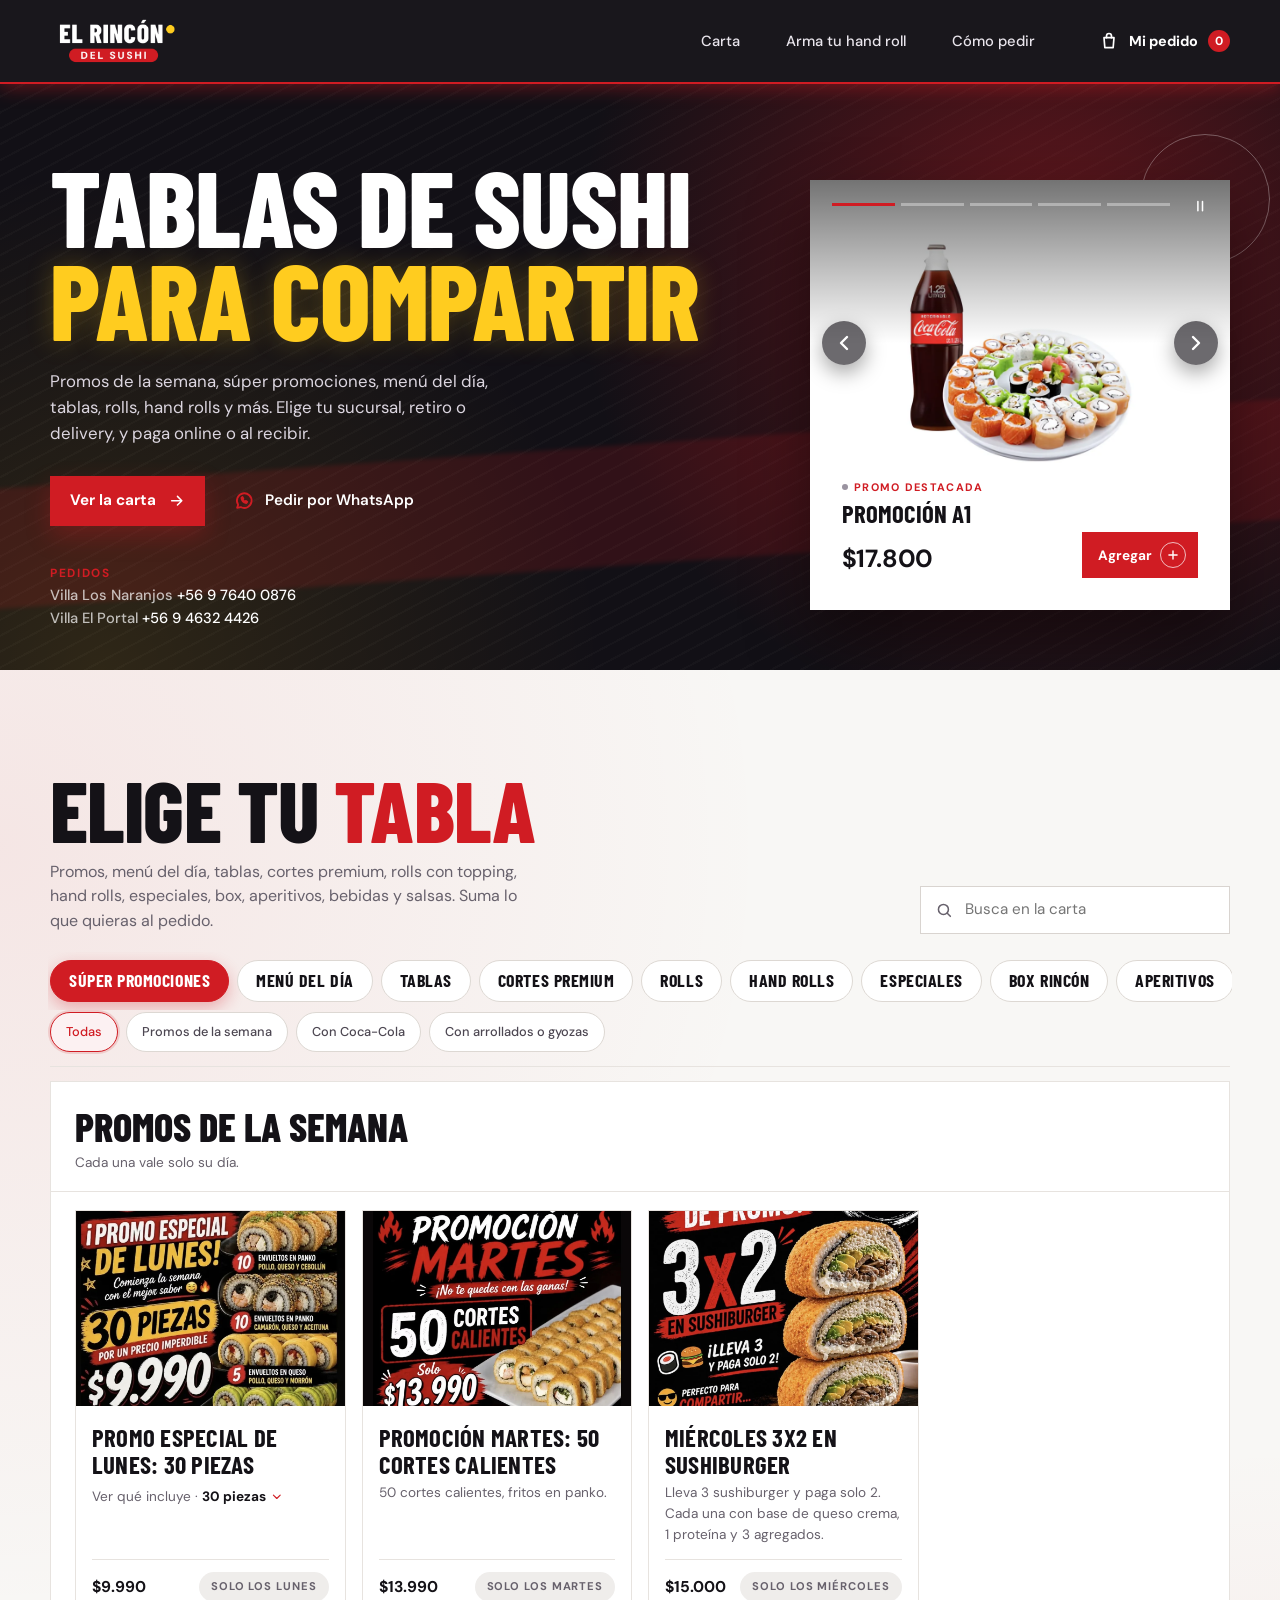
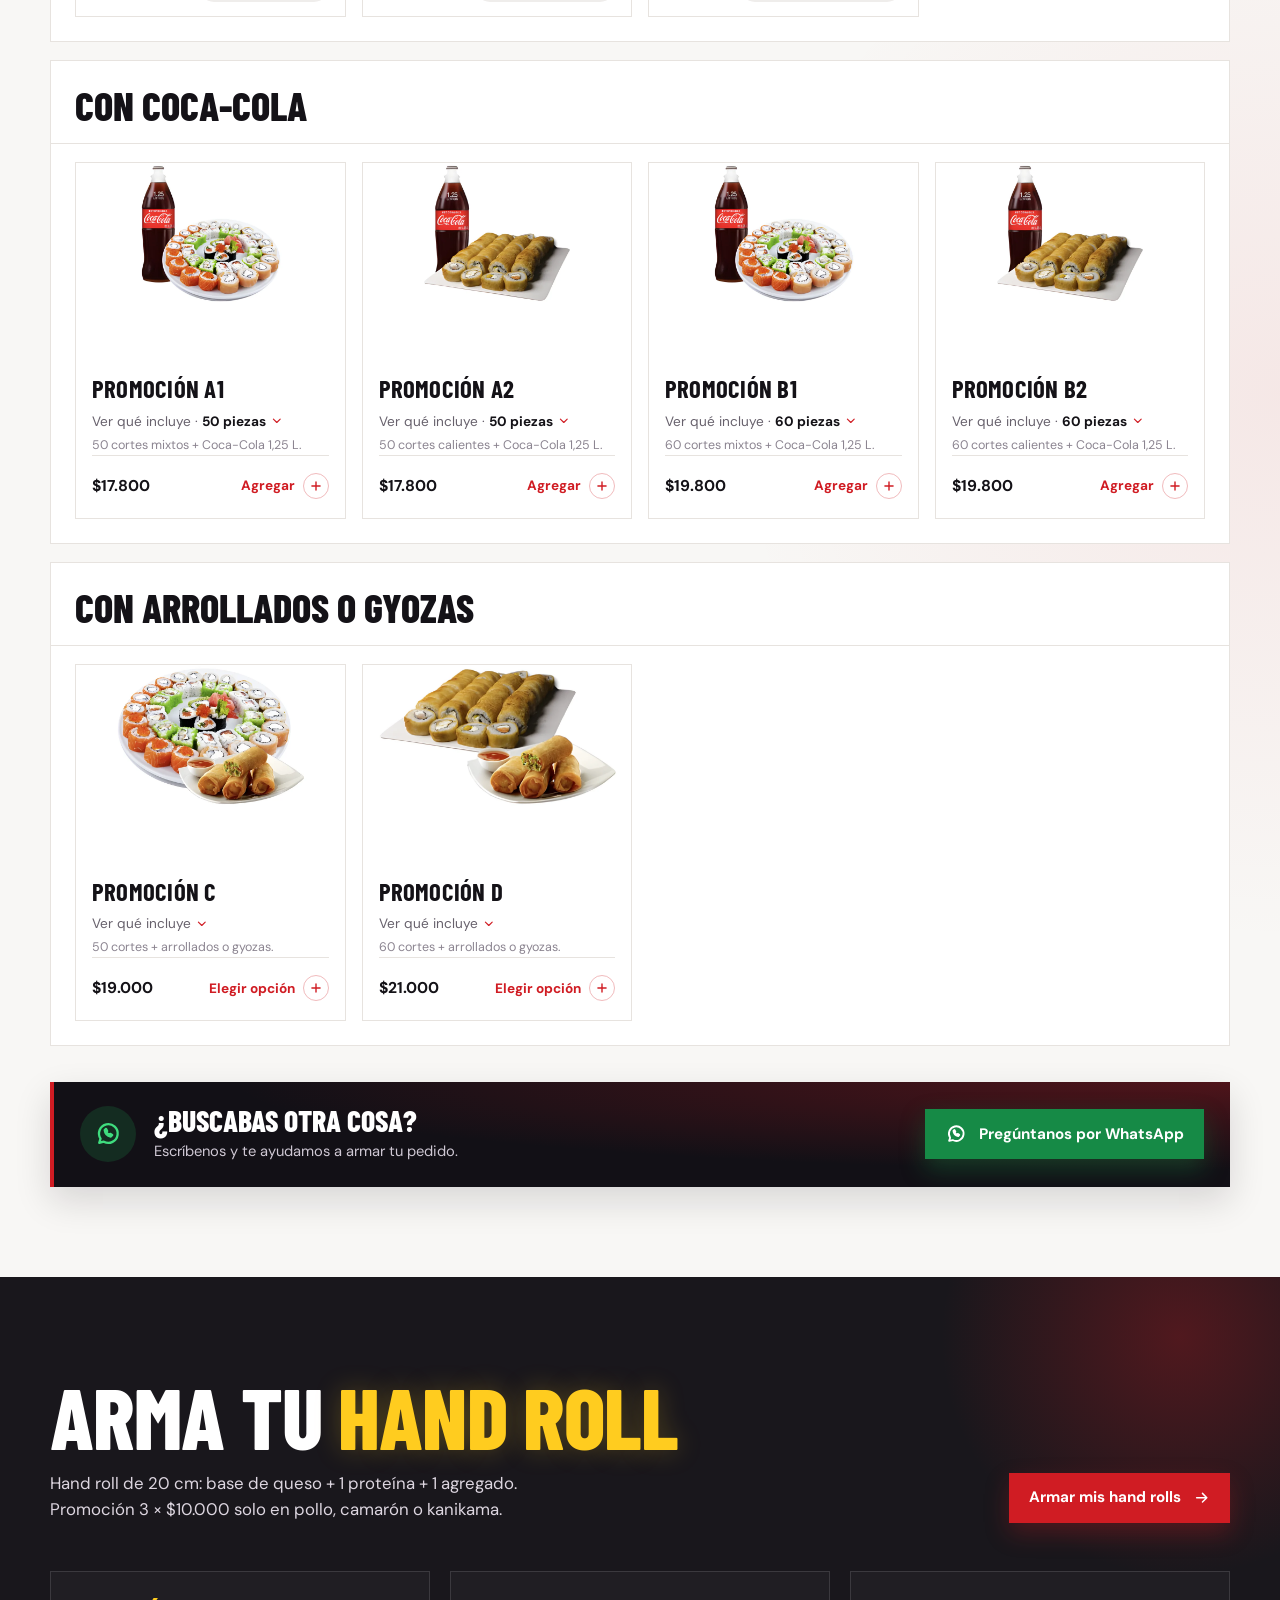
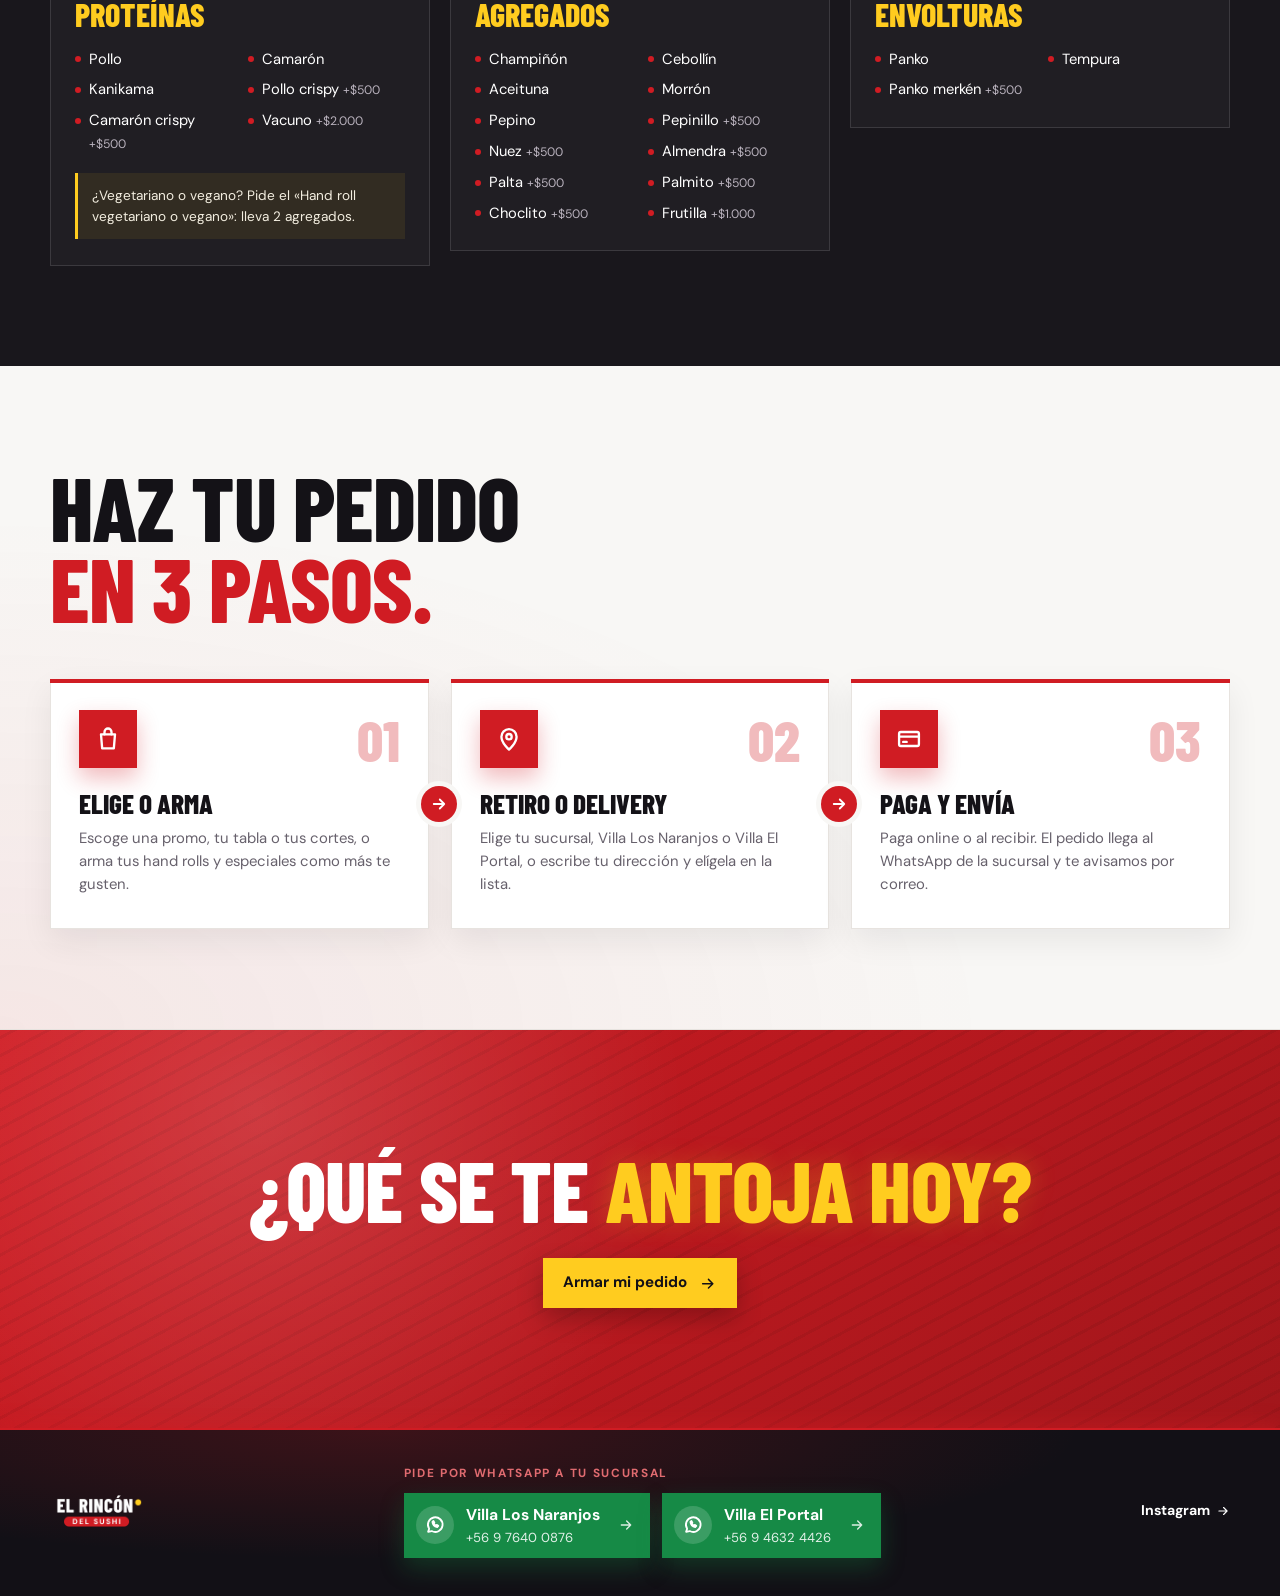
==== commit 112c4bfa: "Quita el texto bajo «Haz tu pedido en 3 pasos» También sale su campo en el panel, que ya no se mostr" ====
--- a/index.html
+++ b/index.html
@@ -128,7 +128,6 @@
     <div class="contenedor pasos-grilla">
       <div class="pasos-cabeza">
         <h2 class="titulo-grande" id="pasos-titulo"><span data-texto="pasos.titulo">Haz tu pedido</span> <span class="acento" data-texto="pasos.destacado">en 3 pasos.</span></h2>
-        <p class="pasos-bajada" data-texto="pasos.bajada">Retiro en tu sucursal o delivery en el sector urbano de Ovalle. Pagas online o al recibir, y te avisamos cuando esté listo.</p>
       </div>
       <ol class="pasos-lista">
         <li>
--- a/css/estilos.css
+++ b/css/estilos.css
@@ -391,7 +391,6 @@
 .pasos-cabeza { display: flex; align-items: flex-end; justify-content: space-between; gap: 24px 48px; flex-wrap: wrap; }
 .pasos .titulo-grande { font-size: clamp(3.2rem, 8vw, 5.6rem); }
 .pasos .titulo-grande .acento { display: block; }
-.pasos-bajada { max-width: 400px; color: var(--suave); font-size: .95rem; }
 .pasos-lista { display: grid; grid-template-columns: repeat(3, 1fr); gap: 22px; }
 .pasos-lista li {
   position: relative; display: grid; align-content: start; gap: 10px; padding: 30px 28px 32px;
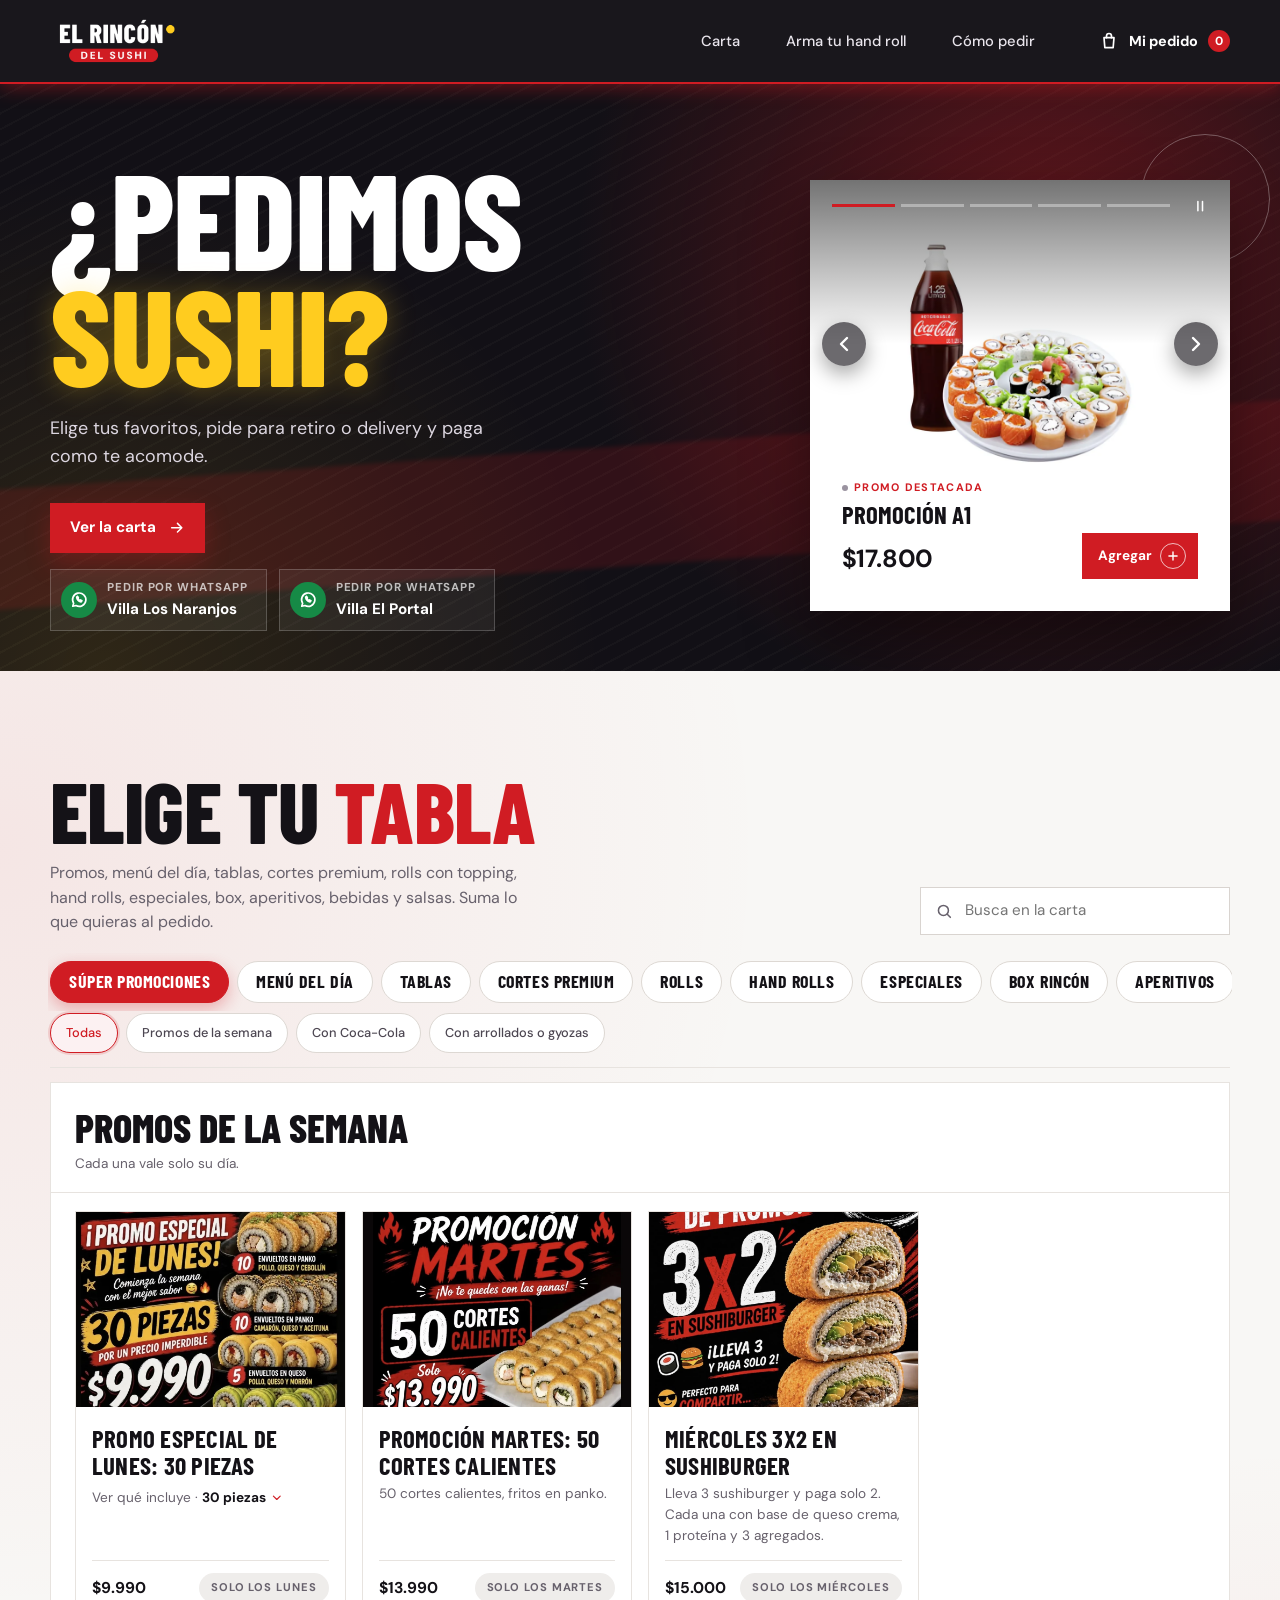
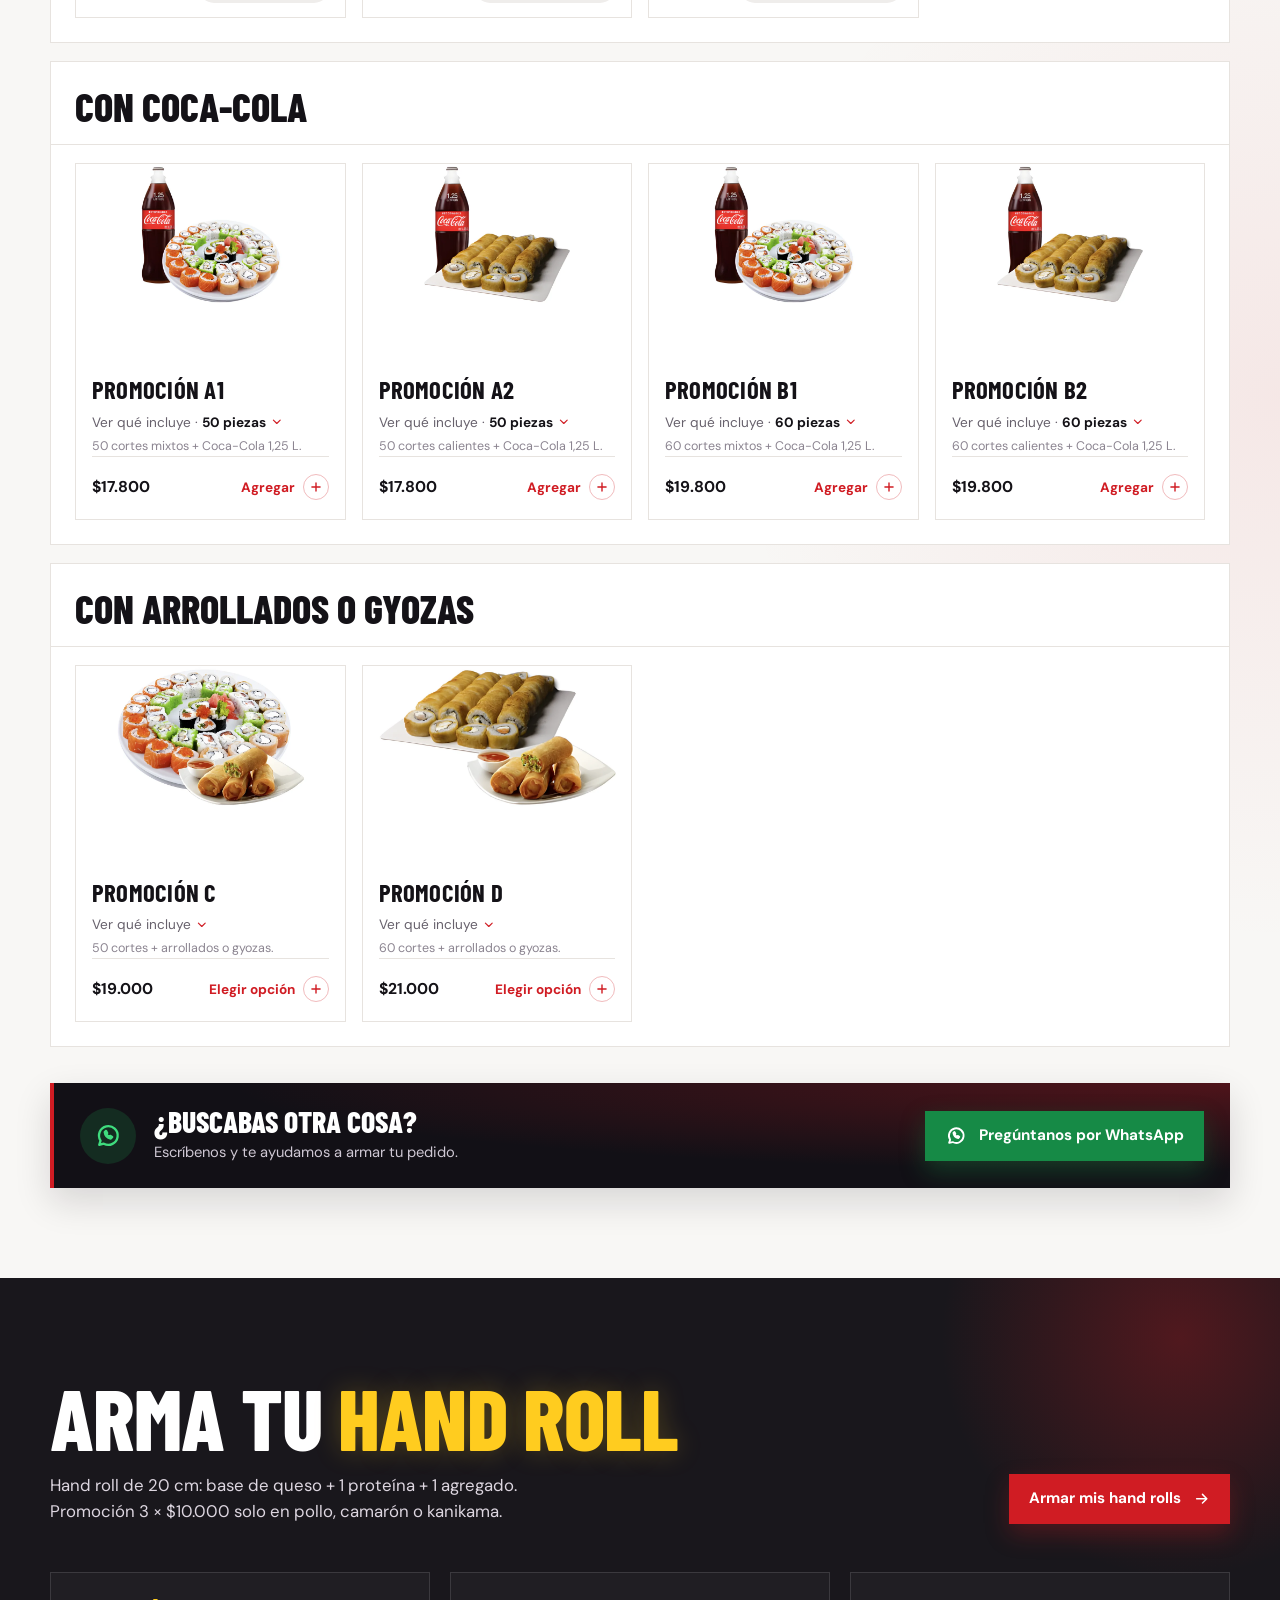
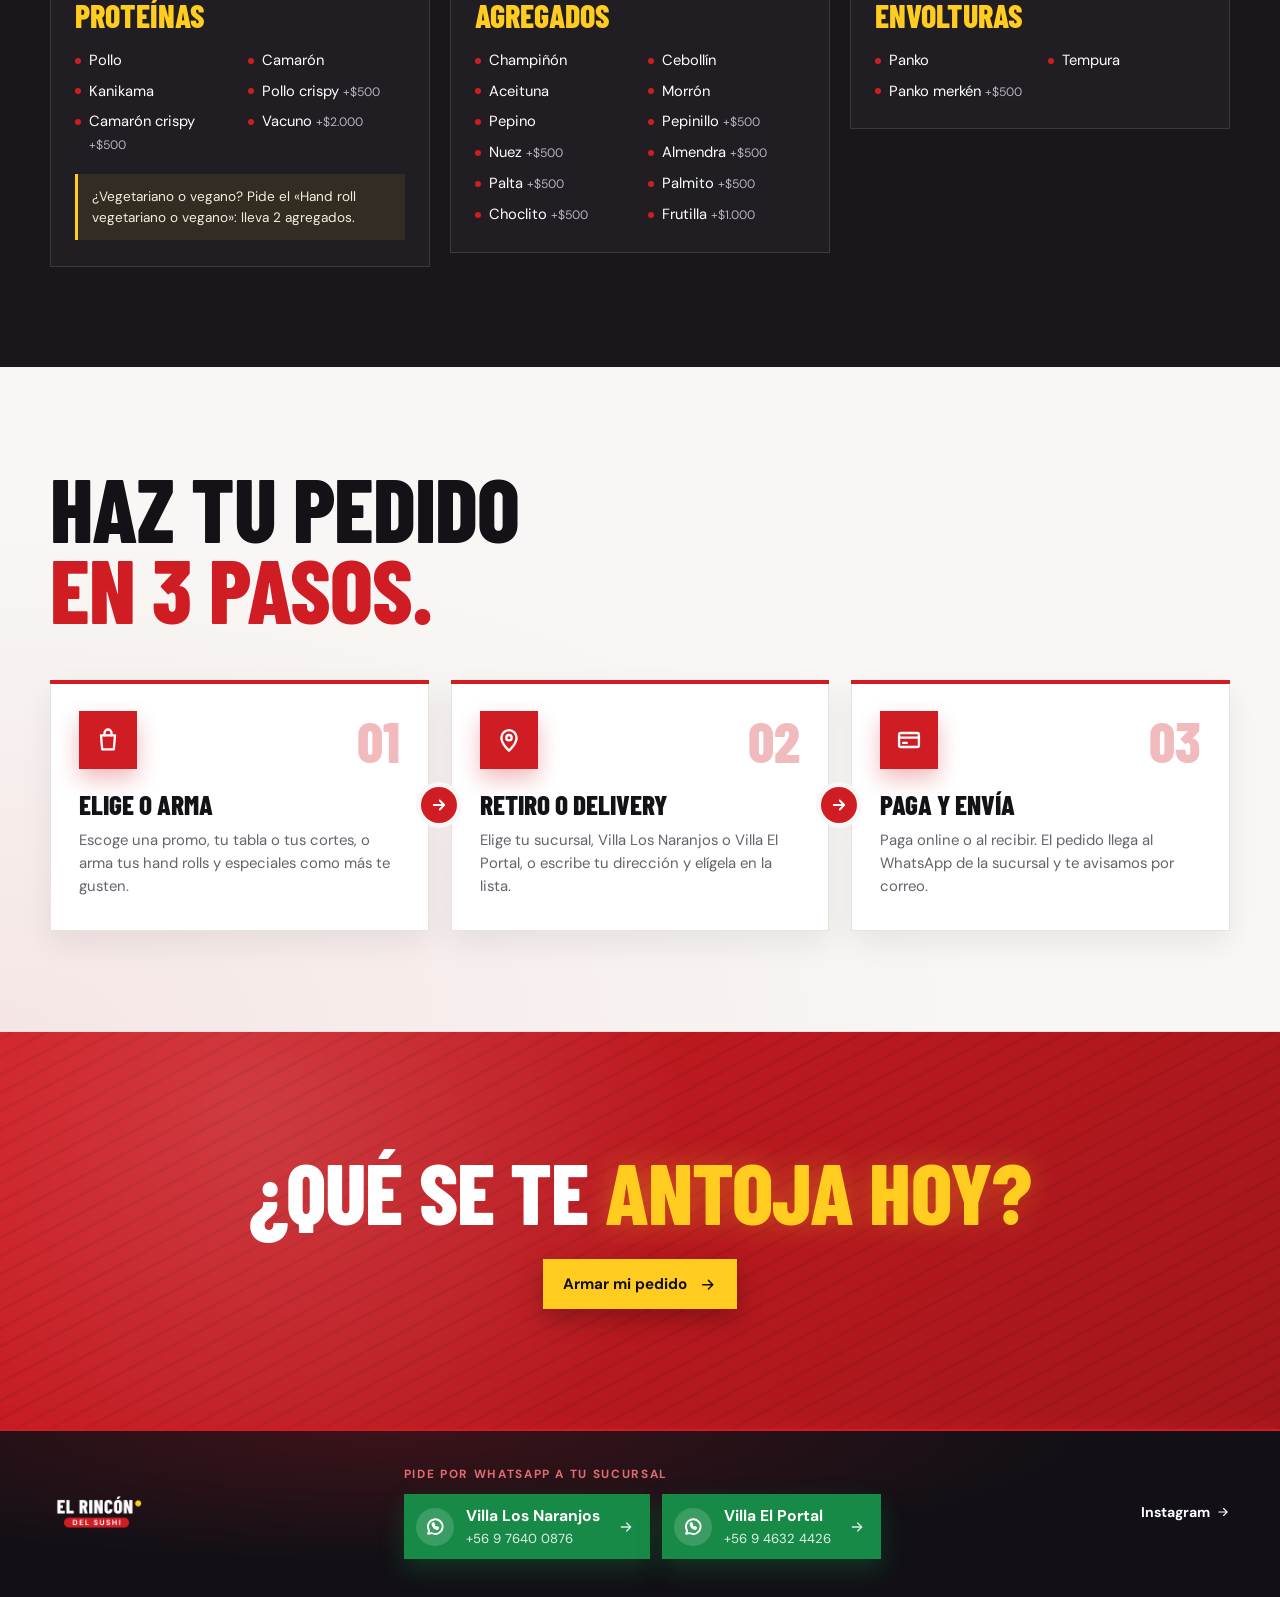
==== commit 09fa0fb1: "Portada más breve: «¿Pedimos sushi?» con brillo y un WhatsApp por sucursal - Título corto con brillo" ====
--- a/index.html
+++ b/index.html
@@ -51,20 +51,14 @@
     <div class="contenedor portada-grilla">
       <div class="portada-texto">
         <p class="estado" data-estado hidden></p>
-        <h1 class="portada-titulo"><span data-texto="portada.titulo">Tablas de sushi</span> <span class="brillo" data-texto="portada.destacado">para compartir</span></h1>
-        <p class="portada-bajada" data-texto="portada.bajada">Promos de la semana, súper promociones, menú del día, tablas, rolls, hand rolls y más. Elige tu sucursal, retiro o delivery, y paga online o al recibir.</p>
+        <h1 class="portada-titulo"><span data-texto="portada.titulo">¿Pedimos</span> <span class="brillo brillo--vivo" data-texto="portada.destacado">sushi?</span></h1>
+        <p class="portada-bajada" data-texto="portada.bajada">Elige tus favoritos, pide para retiro o delivery y paga como te acomode.</p>
         <div class="portada-acciones">
           <a class="boton" href="#carta">Ver la carta <svg class="icono" viewBox="0 0 24 24" aria-hidden="true"><path d="M5 12h14M13 6l6 6-6 6"/></svg></a>
-          <a class="enlace-wsp" data-wsp href="https://wa.me/56946324426" target="_blank" rel="noopener">
-            <svg class="icono" viewBox="0 0 24 24" aria-hidden="true"><path d="M4.5 19.5 5.6 16A8 8 0 1 1 8.4 18.6Z"/><path d="M9.2 8.6c.3 2.7 2.4 5 5.2 5.6l1.2-1.3-1.8-1-1 .7c-.9-.5-1.7-1.3-2.2-2.2l.7-1-1-1.8Z"/></svg>
-            Pedir por WhatsApp
-          </a>
-        </div>
-        <dl class="portada-datos">
-          <div><dt>Pedidos</dt><dd data-dato="whatsapp">+56 9 4632 4426</dd></div>
-          <div data-si="direccion" hidden><dt>Dónde</dt><dd data-dato="direccion-ciudad"></dd></div>
-          <div data-si="horario" hidden><dt>Horario</dt><dd data-dato="horario"></dd></div>
-        </dl>
+          <div class="portada-wsp" data-portada-wsp>
+            <a class="wsp-sucursal wsp-sucursal--portada" data-wsp href="https://wa.me/56946324426" target="_blank" rel="noopener"><svg class="icono" viewBox="0 0 24 24" aria-hidden="true"><path d="M4.5 19.5 5.6 16A8 8 0 1 1 8.4 18.6Z"/><path d="M9.2 8.6c.3 2.7 2.4 5 5.2 5.6l1.2-1.3-1.8-1-1 .7c-.9-.5-1.7-1.3-2.2-2.2l.7-1-1-1.8Z"/></svg><span><small>Pedir por</small><b>WhatsApp</b></span></a>
+          </div>
+        </div>
         <p class="portada-nota" data-si="horario" data-dato="nota-horario" hidden></p>
       </div>
       <div class="destacados" data-destacados></div>
@@ -183,7 +177,7 @@
   <section class="antojo" aria-labelledby="antojo-titulo">
     <div class="antojo-fondo" aria-hidden="true"></div>
     <div class="contenedor antojo-centro">
-      <h2 class="titulo-grande titulo-grande--claro" id="antojo-titulo"><span data-texto="antojo.titulo">¿Qué se te</span> <span class="brillo" data-texto="antojo.destacado">antoja hoy?</span></h2>
+      <h2 class="titulo-grande titulo-grande--claro" id="antojo-titulo"><span data-texto="antojo.titulo">¿Qué se te</span> <span class="brillo brillo--vivo" data-texto="antojo.destacado">antoja hoy?</span></h2>
       <a class="boton boton--claro" href="#carta">Armar mi pedido <svg class="icono" viewBox="0 0 24 24" aria-hidden="true"><path d="M5 12h14M13 6l6 6-6 6"/></svg></a>
     </div>
   </section>
--- a/css/estilos.css
+++ b/css/estilos.css
@@ -65,6 +65,19 @@
 .icono--acento { color: var(--acento); }
 .acento { color: var(--acento); }
 .brillo { color: var(--amarillo); text-shadow: 0 0 26px rgb(var(--amarillo-rgb) / .25); }
+/* brillo que cruza la palabra en loop (portada y final) */
+.brillo--vivo {
+  display: inline-block; text-shadow: none;
+  background: linear-gradient(100deg, var(--amarillo) 0%, var(--amarillo) 40%, #fff3c4 47%, #fffdf5 50%, #fff3c4 53%, var(--amarillo) 60%, var(--amarillo) 100%) 100% 0 / 300% 100%;
+  -webkit-background-clip: text; background-clip: text; -webkit-text-fill-color: transparent;
+  filter: drop-shadow(0 0 14px rgb(var(--amarillo-rgb) / .3));
+  animation: brillo 4s ease-in-out 1s infinite;
+}
+@keyframes brillo {
+  0% { background-position: 100% 0; filter: drop-shadow(0 0 14px rgb(var(--amarillo-rgb) / .3)); }
+  35% { filter: drop-shadow(0 0 30px rgb(var(--amarillo-rgb) / .65)); }
+  65%, 100% { background-position: 0 0; filter: drop-shadow(0 0 14px rgb(var(--amarillo-rgb) / .3)); }
+}
 
 /* ---------- títulos y botones ---------- */
 .titulo-grande {
@@ -153,16 +166,25 @@
 .estado .estado-mas { color: #cfc8d4; }
 .estado button { background: none; border: 0; color: #a69fab; padding: 0 2px; line-height: 1; font-size: 1.05rem; }
 .portada-titulo {
-  font: 800 clamp(3.6rem, 9.5vw, 6.6rem)/.88 var(--titulo); text-transform: uppercase; letter-spacing: -.01em;
-}
-.portada-bajada { max-width: 470px; margin-top: 22px; color: #dcd6e0; font-size: 1.05rem; }
-.portada-acciones { display: flex; flex-wrap: wrap; align-items: center; gap: 14px 28px; margin-top: 30px; }
-.enlace-wsp { display: inline-flex; align-items: center; gap: 10px; font-weight: 600; font-size: .95rem; text-decoration: none; }
-.enlace-wsp .icono { color: var(--acento); width: 22px; height: 22px; }
-.enlace-wsp:hover { color: var(--acento-claro); }
-.portada-datos { display: flex; flex-wrap: wrap; gap: 14px 40px; margin: 38px 0 0; }
-.portada-datos dt { font-size: .74rem; font-weight: 700; letter-spacing: .14em; text-transform: uppercase; color: var(--acento); }
-.portada-datos dd { font-size: .92rem; font-weight: 500; margin-top: 2px; }
+  font: 800 clamp(4.4rem, 19vw, 8.4rem)/.86 var(--titulo); text-transform: uppercase; letter-spacing: -.01em;
+}
+.portada-bajada { max-width: 440px; margin-top: 24px; color: #dcd6e0; font-size: 1.12rem; }
+.portada-acciones { display: grid; justify-items: start; gap: 16px; margin-top: 32px; }
+/* un botón de WhatsApp por sucursal, con su nombre */
+.portada-wsp { display: flex; flex-wrap: wrap; gap: 12px; }
+.wsp-sucursal.wsp-sucursal--portada {
+  min-height: 56px; padding: 9px 18px 9px 10px; gap: 10px;
+  background: rgba(255, 255, 255, .06); border: 1px solid rgba(255, 255, 255, .2); box-shadow: none;
+}
+.wsp-sucursal.wsp-sucursal--portada:hover { background: rgb(22 138 70 / .22); border-color: #3fdc7e; }
+.wsp-sucursal--portada.wsp-sucursal > .icono:first-child { width: 36px; height: 36px; background: #168a46; }
+.wsp-sucursal.wsp-sucursal--portada small { font-size: .72rem; font-weight: 700; letter-spacing: .08em; text-transform: uppercase; opacity: .7; }
+.wsp-sucursal.wsp-sucursal--portada b { font-size: .95rem; }
+/* la portada entra de a poco al cargar */
+.portada-titulo, .portada-bajada, .portada-acciones { animation: entrar .8s cubic-bezier(.2, .7, .2, 1) both; }
+.portada-bajada { animation-delay: .15s; }
+.portada-acciones { animation-delay: .28s; }
+@keyframes entrar { from { opacity: 0; transform: translateY(22px); } }
 .portada-nota { margin-top: 14px; font-size: .78rem; color: #9d96a3; }
 
 /* promos destacadas */
@@ -472,6 +494,13 @@
     repeating-linear-gradient(-28deg, rgba(0, 0, 0, .06) 0 3px, transparent 3px 16px),
     linear-gradient(135deg, var(--principal) 0%, var(--principal-oscuro) 100%);
 }
+/* un destello que pasa por el fondo, en loop */
+.antojo-fondo::after {
+  content: ""; position: absolute; inset: 0;
+  background: linear-gradient(105deg, transparent 38%, rgba(255, 255, 255, .13) 50%, transparent 62%) 130% 0 / 260% 100% no-repeat;
+  animation: destello 6s ease-in-out infinite;
+}
+@keyframes destello { 0% { background-position: 130% 0; } 55%, 100% { background-position: -30% 0; } }
 .antojo-centro { position: relative; display: grid; justify-items: center; gap: 30px; }
 .antojo .titulo-grande { font-size: clamp(3.4rem, 9vw, 5.4rem); }
 
@@ -691,7 +720,7 @@
   .marca-texto small { font-size: .72rem; }
   .boton-pedido-texto { display: none; }
   .portada-grilla { gap: 30px; padding: 40px 0 24px; }
-  .portada-titulo { font-size: clamp(3.4rem, 17vw, 4.6rem); }
+  .portada-titulo { font-size: clamp(4rem, 20vw, 5.6rem); }
   .portada-bajada { font-size: .95rem; }
   .destacados::before { display: none; }
   .destacado-frase { font-size: 1.7rem; }
@@ -751,9 +780,6 @@
 }
 
 /* sucursales: cada número abre el WhatsApp de su sucursal */
-.sucursal-wsp { display: block; color: inherit; text-decoration: none; }
-.sucursal-wsp:hover { text-decoration: underline; }
-.sucursal-wsp span { opacity: .7; }
 
 /* cuenta, pedido registrado, dirección con sugerencias y pago */
 .enlace { justify-self: start; padding: 2px 0; border: 0; background: none; color: var(--principal); font-weight: 700; font-size: .82rem; text-decoration: underline; cursor: pointer; }
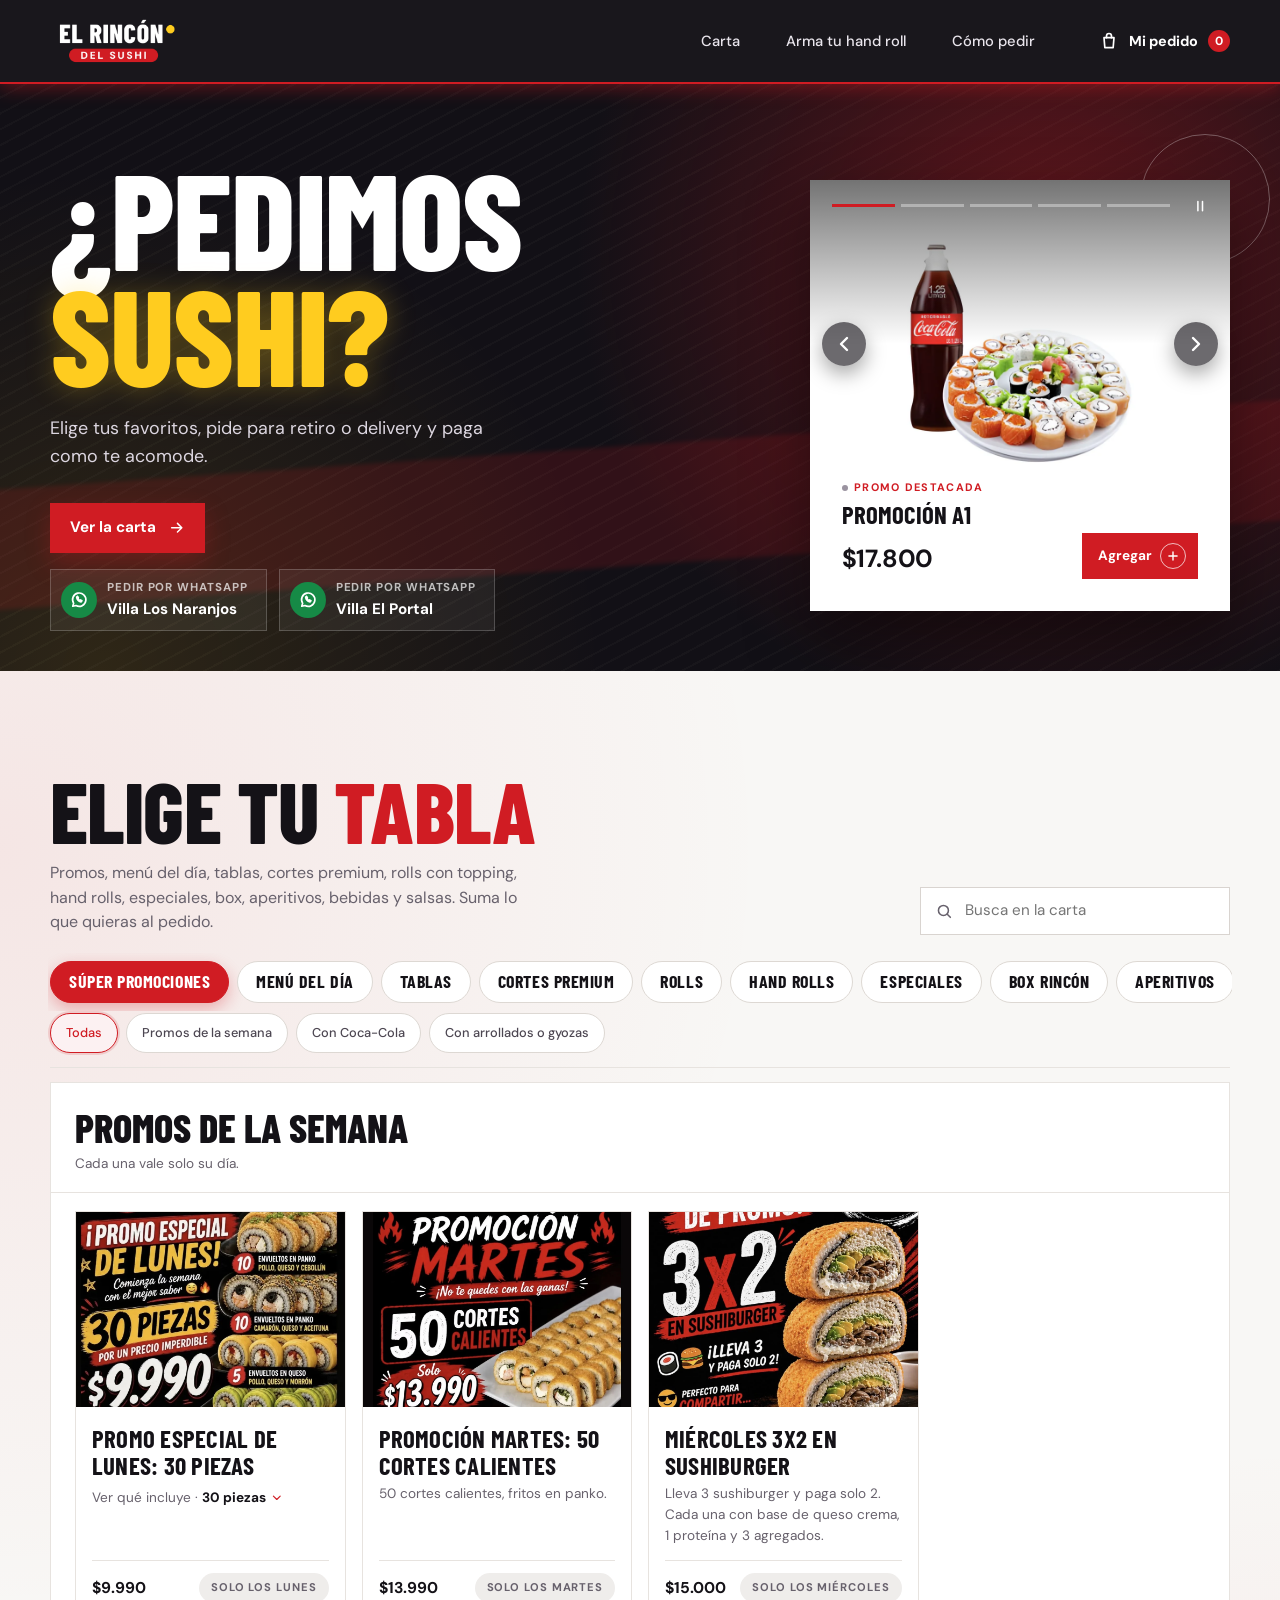
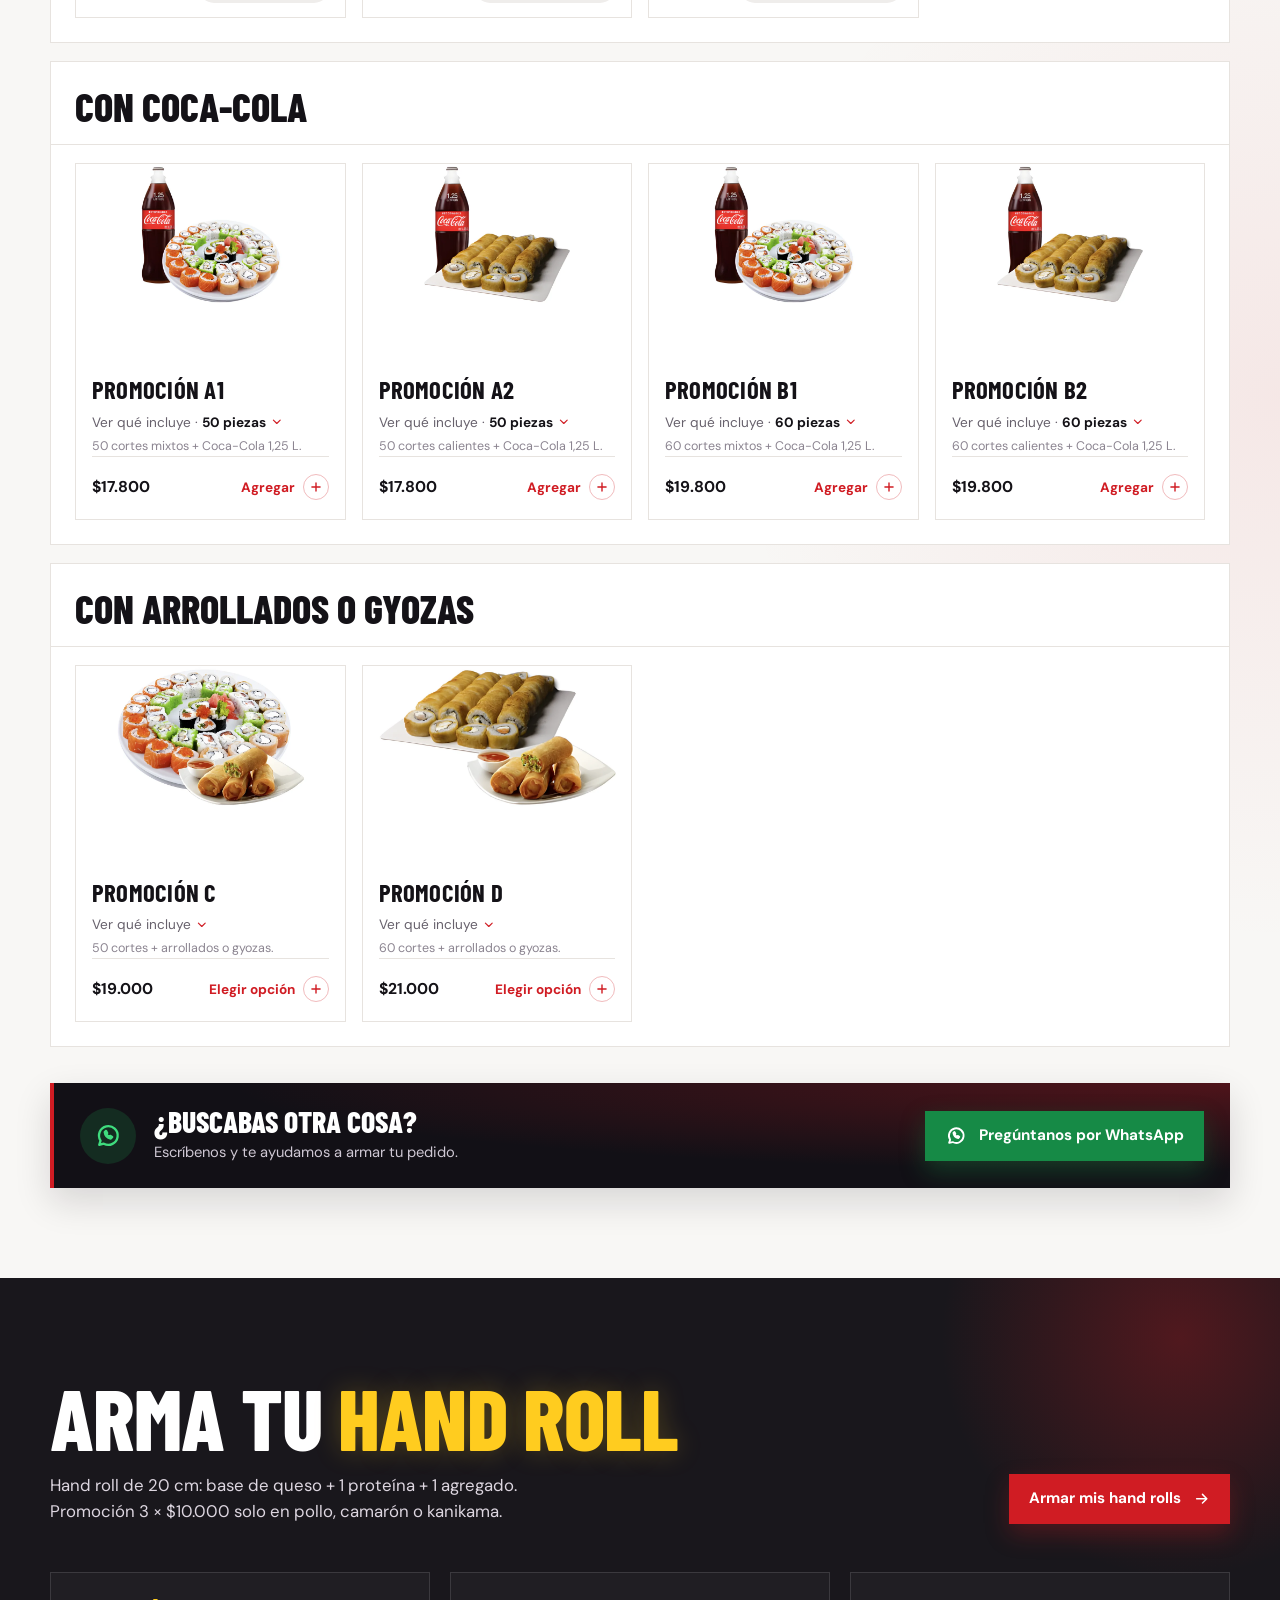
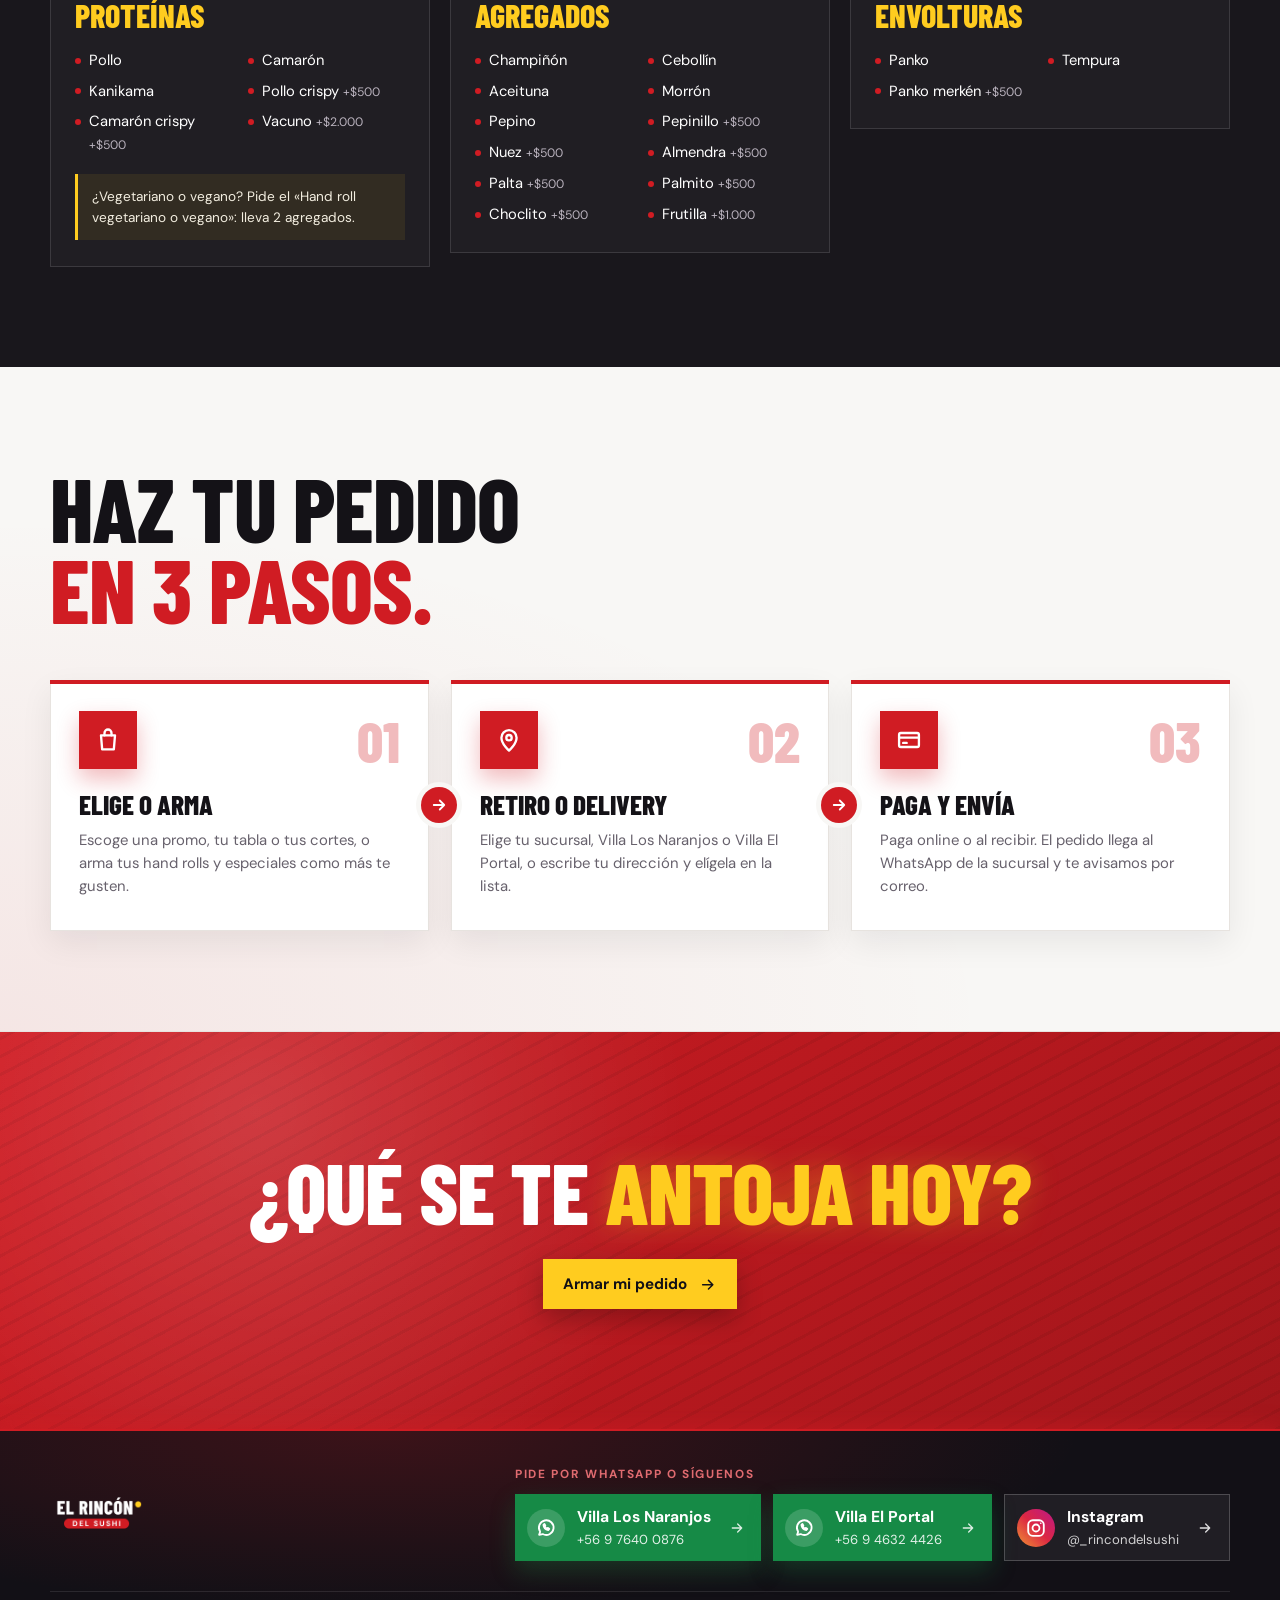
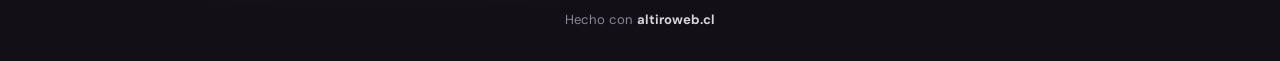
==== commit 1e3e1ffd: "Pie: Instagram junto a los WhatsApp y firma «Hecho con altiroweb.cl» Co-Authored-By: Claude Opus 5.5" ====
--- a/index.html
+++ b/index.html
@@ -191,16 +191,19 @@
         <img class="marca-logo marca-logo--ancho" src="img/logo.png" width="400" height="240" alt="El Rincón del Sushi">
       </div>
       <div class="pie-wsp">
-        <span class="pie-wsp-titulo">Pide por WhatsApp a tu sucursal</span>
+        <span class="pie-wsp-titulo">Pide por WhatsApp o síguenos</span>
+        <div class="pie-wsp-fila">
         <div class="pie-wsp-botones" data-pie-wsp>
           <a class="wsp-sucursal" data-wsp href="https://wa.me/56946324426" target="_blank" rel="noopener"><svg class="icono" viewBox="0 0 24 24" aria-hidden="true"><path d="M4.5 19.5 5.6 16A8 8 0 1 1 8.4 18.6Z"/><path d="M9.2 8.6c.3 2.7 2.4 5 5.2 5.6l1.2-1.3-1.8-1-1 .7c-.9-.5-1.7-1.3-2.2-2.2l.7-1-1-1.8Z"/></svg><span><b>WhatsApp</b></span><svg class="icono" viewBox="0 0 24 24" aria-hidden="true"><path d="M5 12h14M13 6l6 6-6 6"/></svg></a>
         </div>
-      </div>
-      <nav class="pie-enlaces" aria-label="Redes">
+        <a class="ig-boton" data-instagram data-si="instagram" hidden href="#" target="_blank" rel="noopener"><svg class="icono" viewBox="0 0 24 24" aria-hidden="true"><rect x="3.5" y="3.5" width="17" height="17" rx="5"/><circle cx="12" cy="12" r="3.8"/><circle cx="17.2" cy="6.8" r=".9" fill="currentColor" stroke="none"/></svg><span><b>Instagram</b><small data-dato="instagram">@_rincondelsushi</small></span><svg class="icono" viewBox="0 0 24 24" aria-hidden="true"><path d="M5 12h14M13 6l6 6-6 6"/></svg></a>
+        </div>
+      </div>
+      <nav class="pie-enlaces" aria-label="Redes" data-si="facebook" hidden>
         <a data-facebook data-si="facebook" hidden href="#" target="_blank" rel="noopener">Facebook <svg class="icono" viewBox="0 0 24 24" aria-hidden="true"><path d="M5 12h14M13 6l6 6-6 6"/></svg></a>
-        <a data-instagram data-si="instagram" hidden href="#" target="_blank" rel="noopener">Instagram <svg class="icono" viewBox="0 0 24 24" aria-hidden="true"><path d="M5 12h14M13 6l6 6-6 6"/></svg></a>
       </nav>
     </div>
+    <p class="pie-firma">Hecho con <a href="https://altiroweb.cl" target="_blank" rel="noopener">altiroweb.cl</a></p>
   </div>
 </footer>
 
--- a/css/estilos.css
+++ b/css/estilos.css
@@ -523,7 +523,26 @@
 /* un botón de WhatsApp por sucursal */
 .pie-wsp { display: grid; gap: 10px; }
 .pie-wsp-titulo { font-size: .74rem; font-weight: 700; letter-spacing: .14em; text-transform: uppercase; color: var(--acento-claro); }
-.pie-wsp-botones { display: flex; flex-wrap: wrap; gap: 12px; }
+.pie-wsp-fila, .pie-wsp-botones { display: flex; flex-wrap: wrap; gap: 12px; }
+/* Instagram al lado de los WhatsApp */
+.ig-boton {
+  display: inline-flex; align-items: center; gap: 12px; min-height: 58px; padding: 10px 16px 10px 12px;
+  background: rgba(255, 255, 255, .06); border: 1px solid rgba(255, 255, 255, .2); color: var(--blanco); text-decoration: none;
+  transition: border-color .2s, transform .2s;
+}
+.ig-boton:hover { border-color: #e1306c; transform: translateY(-2px); }
+.ig-boton > .icono:first-child {
+  flex: none; width: 38px; height: 38px; padding: 8px; border-radius: 50%;
+  background: linear-gradient(45deg, #f09433, #dc2743 50%, #bc1888);
+}
+.ig-boton span { display: grid; gap: 1px; }
+.ig-boton b { font-size: .98rem; }
+.ig-boton small { font-size: .82rem; opacity: .8; }
+.ig-boton > .icono:last-child { width: 16px; height: 16px; margin-left: auto; padding-left: 6px; box-sizing: content-box; opacity: .85; }
+/* firma */
+.pie-firma { margin-top: 22px; padding-top: 18px; border-top: 1px solid rgba(255, 255, 255, .1); text-align: center; font-size: .82rem; color: #8d8692; }
+.pie-firma a { color: #d9d3dc; font-weight: 700; text-decoration: none; }
+.pie-firma a:hover { color: var(--blanco); text-decoration: underline; }
 .wsp-sucursal {
   display: inline-flex; align-items: center; gap: 12px; min-height: 58px; padding: 10px 16px 10px 12px;
   background: #168a46; color: var(--blanco); text-decoration: none; box-shadow: 0 10px 24px rgb(22 138 70 / .3);
@@ -732,7 +751,7 @@
   .carta-otra-texto { flex-basis: calc(100% - 74px); }
   .carta-otra .boton--wsp { width: 100%; }
   .pasos-lista li { padding: 26px 22px 28px; }
-  .pie-wsp, .wsp-sucursal { width: 100%; }
+  .pie-wsp, .wsp-sucursal, .ig-boton { width: 100%; }
   .bloque-cab { padding: 20px 16px 14px; }
   .bloque-cab h3 { font-size: 2.1rem; }
   .filas { padding: 0; }
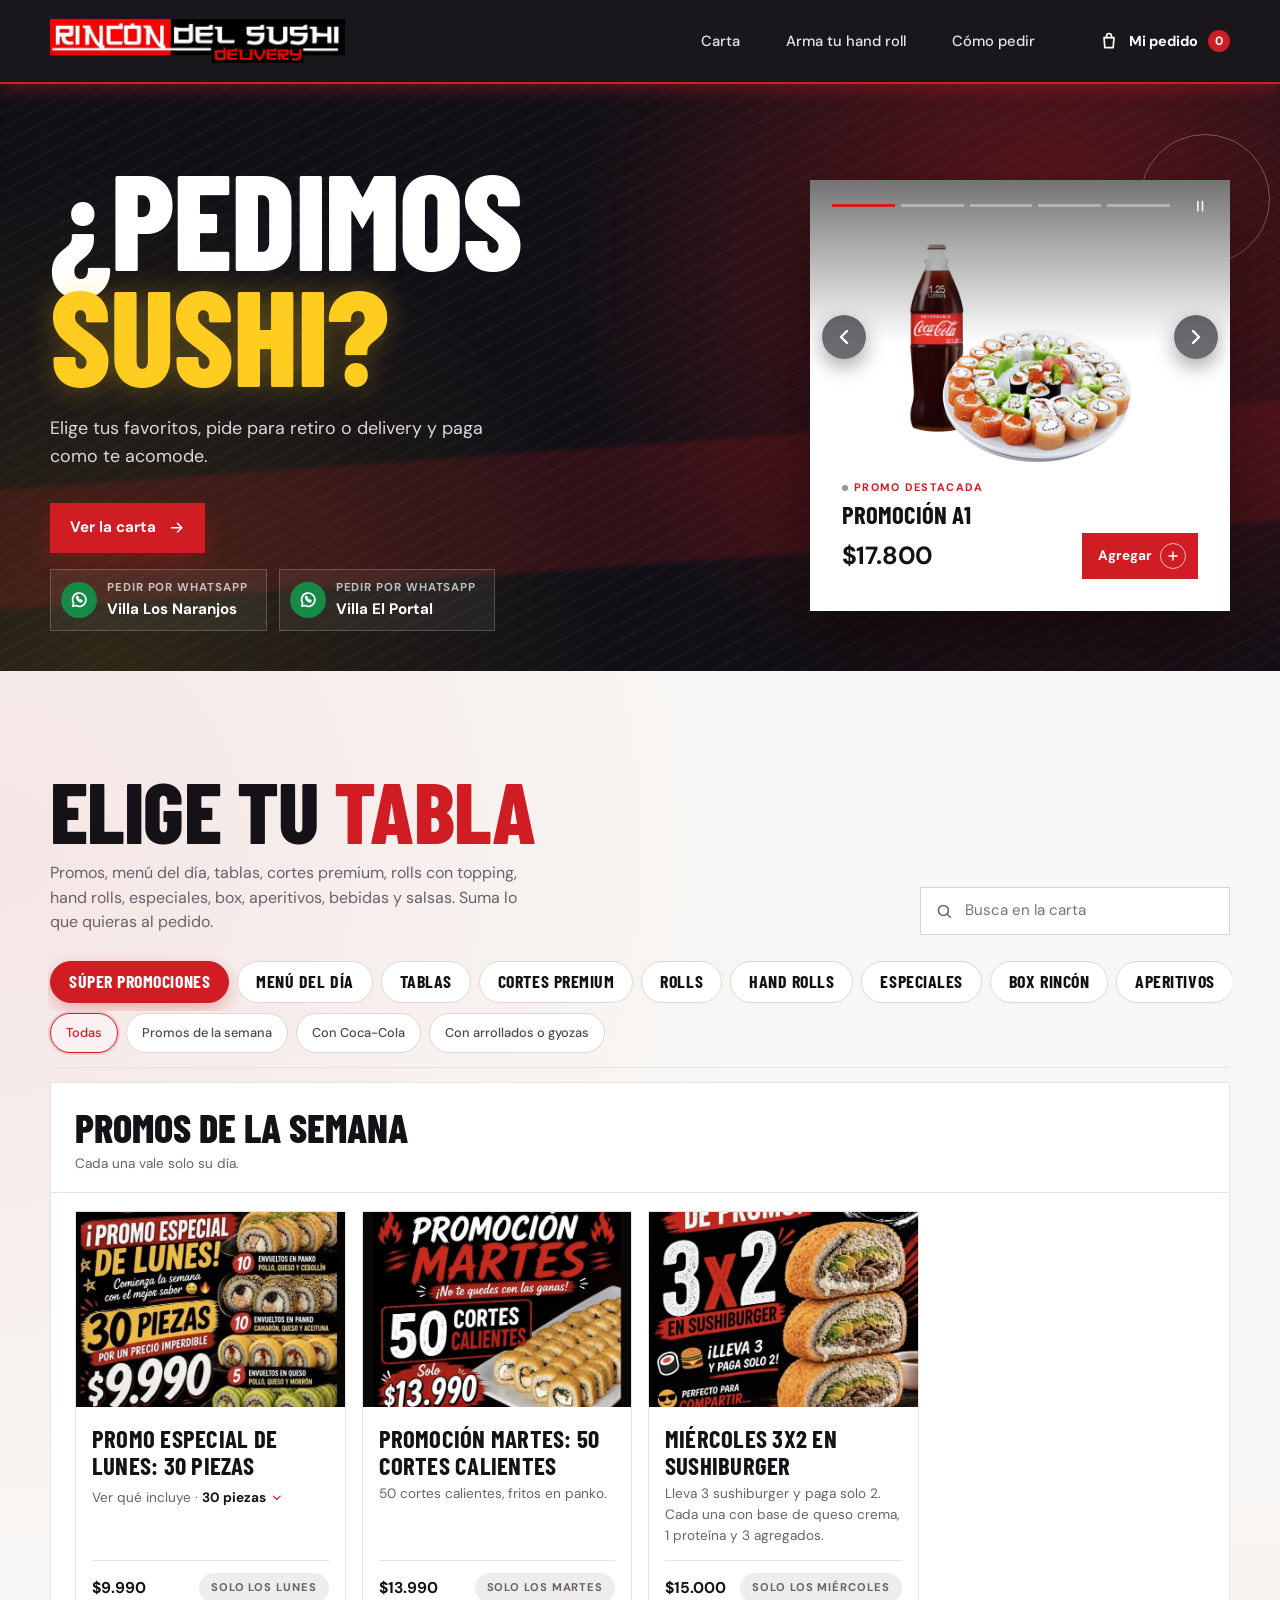
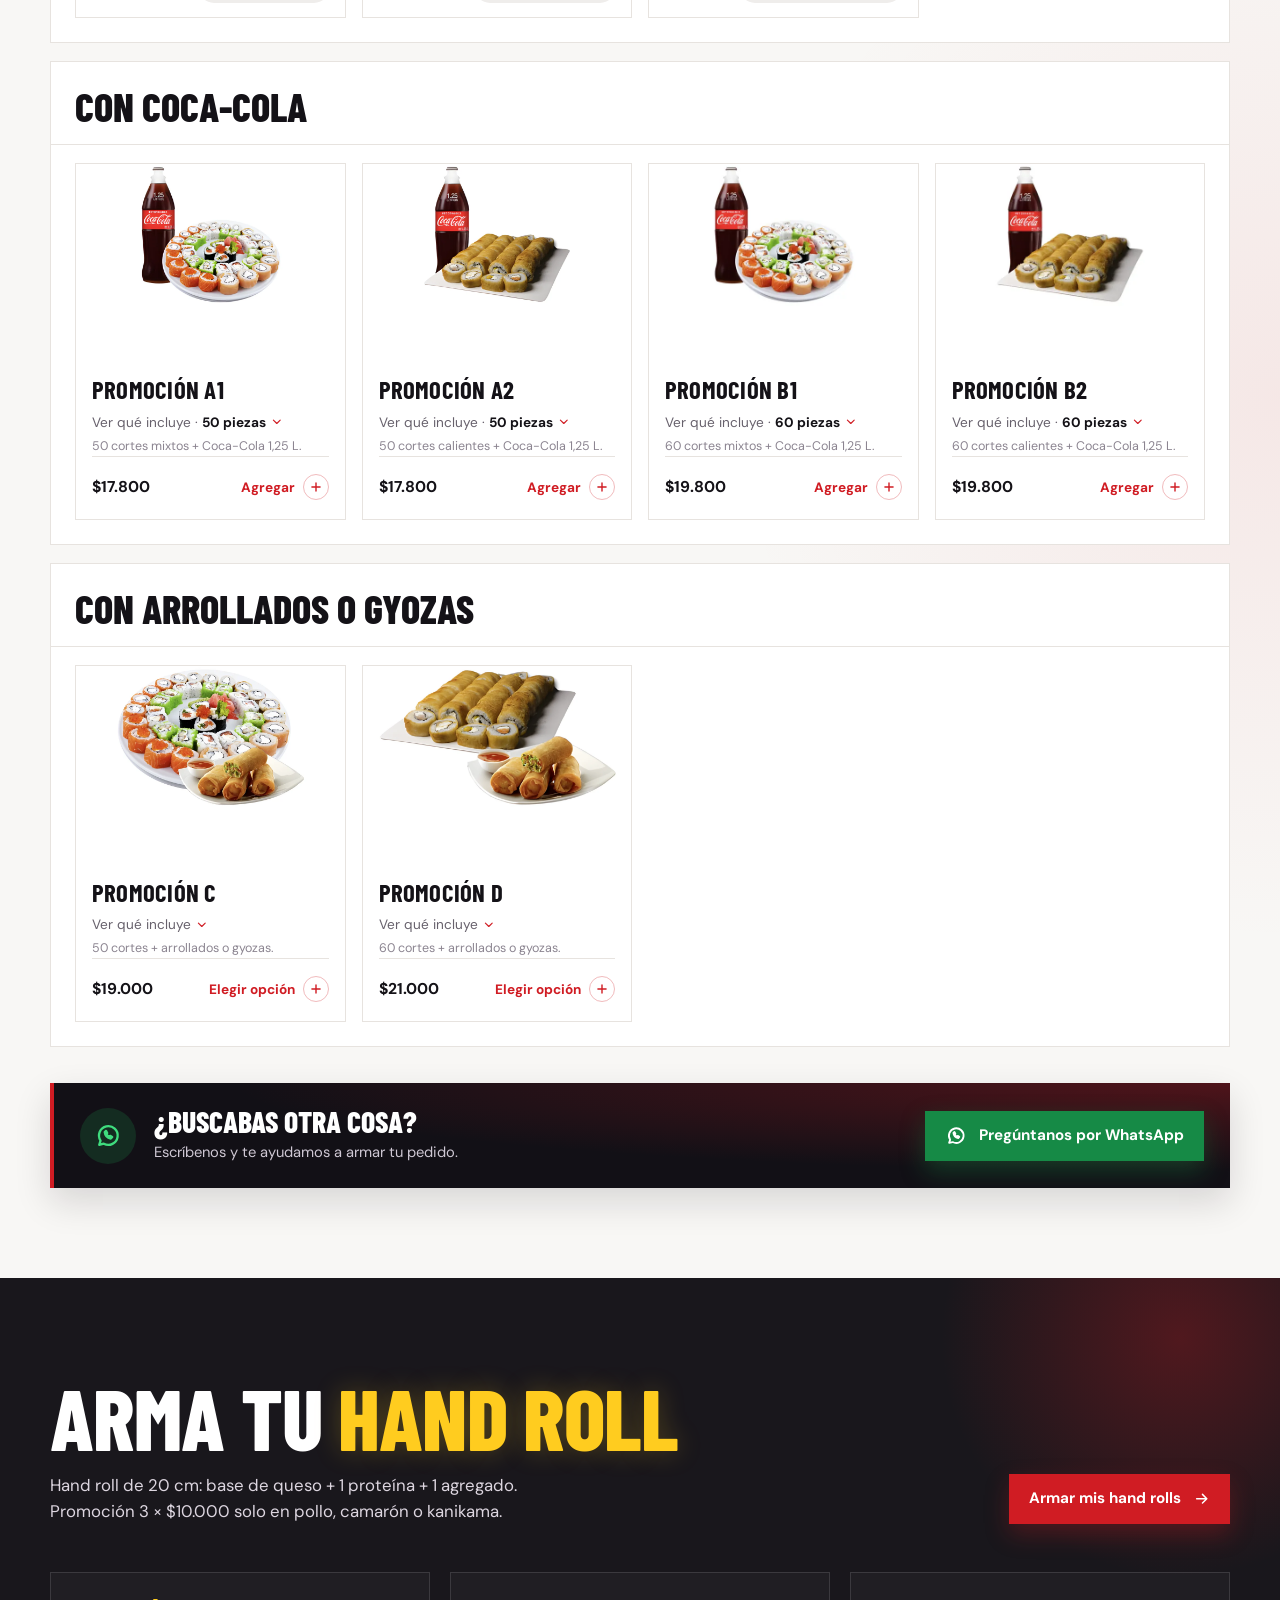
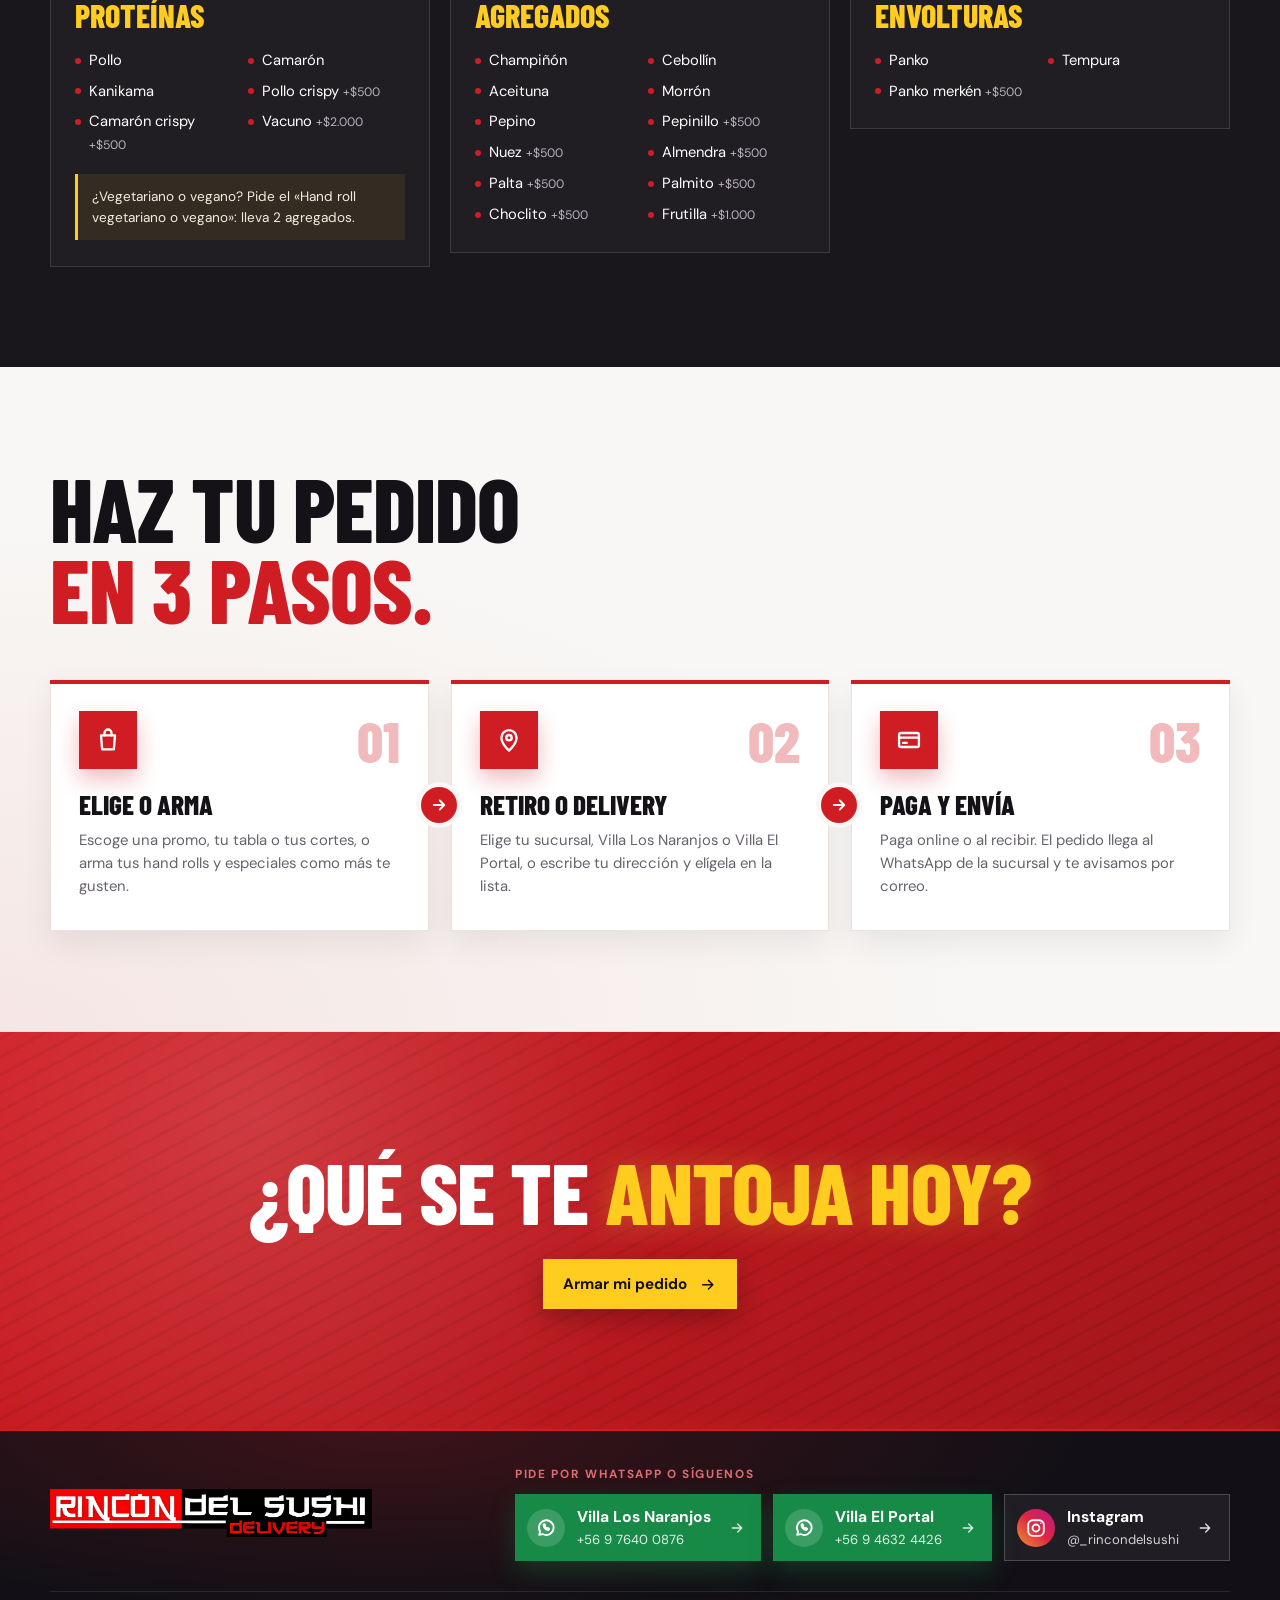
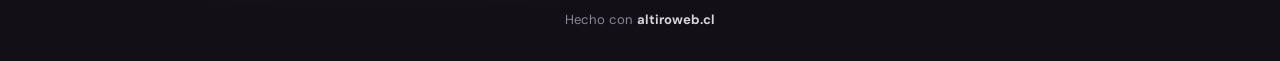
==== commit 7c183622: "Logo real del local en la página y el panel El logo que mandó el local (rojo y negro, con «Delivery»" ====
--- a/index.html
+++ b/index.html
@@ -27,7 +27,7 @@
 <header class="cabecera">
   <div class="contenedor cabecera-fila">
     <a class="marca" href="#inicio" aria-label="El Rincón del Sushi, ir al inicio">
-      <img class="marca-logo marca-logo--ancho" src="img/logo.png" width="400" height="240" alt="El Rincón del Sushi">
+      <img class="marca-logo marca-logo--ancho" src="img/logo-rincon.webp" width="1200" height="179" alt="El Rincón del Sushi">
     </a>
     <nav class="menu" aria-label="Secciones">
       <a href="#carta">Carta</a>
@@ -188,7 +188,7 @@
   <div class="contenedor">
     <div class="pie-fila">
       <div class="pie-marca">
-        <img class="marca-logo marca-logo--ancho" src="img/logo.png" width="400" height="240" alt="El Rincón del Sushi">
+        <img class="marca-logo marca-logo--ancho" src="img/logo-rincon.webp" width="1200" height="179" alt="El Rincón del Sushi">
       </div>
       <div class="pie-wsp">
         <span class="pie-wsp-titulo">Pide por WhatsApp o síguenos</span>
--- a/css/estilos.css
+++ b/css/estilos.css
@@ -118,7 +118,7 @@
 .cabecera-fila { display: flex; align-items: center; gap: 24px; height: calc(var(--alto-cabecera) - 2px); }
 .marca { display: flex; align-items: center; gap: 12px; text-decoration: none; margin-right: auto; }
 .marca-logo { width: 62px; height: 62px; border-radius: 50%; }
-.marca-logo--ancho { width: auto; height: 76px; border-radius: 0; }
+.marca-logo--ancho { width: auto; height: 44px; border-radius: 0; }
 .marca-texto { display: flex; flex-direction: column; line-height: 1.05; }
 .marca-texto b { font-size: 1.45rem; font-weight: 700; letter-spacing: -.02em; }
 .marca-texto small { font-size: .8rem; font-weight: 700; letter-spacing: .14em; text-transform: uppercase; margin-top: 3px; }
@@ -195,7 +195,12 @@
 }
 .destacado { position: relative; background: #000; box-shadow: 0 30px 60px rgba(0, 0, 0, .45); }
 .destacado-foto { position: relative; aspect-ratio: 4 / 4.1; overflow: hidden; }
-.destacado-foto img { width: 100%; height: 100%; object-fit: cover; transition: opacity .5s; }
+.destacado-foto img { position: absolute; inset: 0; width: 100%; height: 100%; object-fit: cover; }
+/* la foto nueva aparece con un fundido sobre la anterior; mientras carga, un brillo suave en vez de negro */
+.destacado-foto img.actual { opacity: 0; transition: opacity .5s ease; }
+.destacado-foto img.actual.lista { opacity: 1; }
+.destacado-foto.esperando { background: linear-gradient(100deg, #141217 30%, #2a252f 50%, #141217 70%) 0 0 / 220% 100%; animation: cargando 1.3s linear infinite; }
+@keyframes cargando { from { background-position: 100% 0; } to { background-position: -120% 0; } }
 .destacado-foto::after { content: ""; position: absolute; inset: 0; background: linear-gradient(180deg, rgba(0, 0, 0, .55) 0%, transparent 38%); }
 .destacado-frase {
   position: absolute; z-index: 1; left: 22px; top: 50px; font: 800 2.05rem/.95 var(--titulo); text-transform: uppercase;
@@ -216,7 +221,7 @@
 }
 /* flechas para pasar a la promo anterior o siguiente */
 .destacado-flecha {
-  position: absolute; z-index: 2; top: 38%; width: 44px; height: 44px; transform: translateY(-50%);
+  position: absolute; z-index: 2; top: calc((100% - var(--alto-panel, 40%)) / 2 + 14px); width: 44px; height: 44px; transform: translateY(-50%);
   display: grid; place-items: center; border: 0; border-radius: 50%; cursor: pointer;
   background: rgba(18, 16, 22, .62); color: var(--blanco); box-shadow: 0 8px 20px rgba(0, 0, 0, .35);
   -webkit-backdrop-filter: blur(4px); backdrop-filter: blur(4px); transition: background .2s, transform .2s;
@@ -230,11 +235,11 @@
 .destacado-panel {
   position: absolute; left: 16px; right: 16px; bottom: 16px; z-index: 1;
   background: var(--blanco); color: var(--texto); padding: 14px 16px 16px;
-  display: grid; grid-template-columns: 1fr auto; align-items: end; gap: 6px 12px;
-}
-.destacado-etiqueta { grid-column: 1 / -1; display: flex; align-items: center; gap: 6px; font-size: .68rem; font-weight: 700; letter-spacing: .12em; text-transform: uppercase; color: var(--principal); }
+  display: flex; flex-wrap: wrap; align-items: center; justify-content: space-between; gap: 6px 12px;
+}
+.destacado-etiqueta { flex-basis: 100%; display: flex; align-items: center; gap: 6px; font-size: .68rem; font-weight: 700; letter-spacing: .12em; text-transform: uppercase; color: var(--principal); }
 .destacado-etiqueta::before { content: ""; width: 6px; height: 6px; border-radius: 50%; background: #9a93a0; }
-.destacado-nombre { grid-column: 1 / -1; font: 700 1.55rem/1 var(--titulo); text-transform: uppercase; }
+.destacado-nombre { flex-basis: 100%; font: 700 1.55rem/1 var(--titulo); text-transform: uppercase; }
 .destacado-precio { font-weight: 700; font-size: 1.55rem; letter-spacing: -.02em; }
 .destacado-panel .agregar { background: var(--principal); color: var(--blanco); padding: 10px 12px 10px 16px; min-height: 44px; }
 .destacado-panel .agregar .mas { border-color: rgba(255, 255, 255, .7); color: var(--blanco); }
@@ -329,7 +334,13 @@
 .tarjeta-foto img { width: 100%; height: 100%; object-fit: cover; transition: transform .4s; }
 .tarjeta:hover .tarjeta-foto img { transform: scale(1.04); }
 .tarjeta-foto--vacia { display: grid; place-items: center; background: linear-gradient(160deg, var(--tinta-3), var(--tinta)); }
-.tarjeta-foto--vacia img { width: 120px; height: auto; opacity: .55; }
+.tarjeta-foto--vacia img { width: 64%; max-width: 240px; height: auto; opacity: .8; }
+/* fotos de la carta y de la ficha: un brillo claro en el marco mientras bajan, y aparecen suaves al llegar */
+.tarjeta-foto img.carga, .ficha-foto img.carga { opacity: 0; transition: opacity .35s ease, transform .4s; }
+.tarjeta-foto img.carga.lista, .ficha-foto img.carga.lista { opacity: 1; }
+.tarjeta-foto:has(img.carga:not(.lista)), .ficha-foto:not([style]):has(img.carga:not(.lista)) {
+  background: linear-gradient(100deg, #ebe8e5 30%, #f7f5f3 50%, #ebe8e5 70%) 0 0 / 220% 100%; animation: cargando 1.3s linear infinite;
+}
 .tarjeta-cuerpo { flex: 1; display: flex; flex-direction: column; padding: 18px 16px 14px; }
 .tarjeta-cuerpo .fila-nombre { font-size: 1.55rem; }
 .tarjeta-cuerpo .fila-detalle { margin-bottom: 14px; }
@@ -513,7 +524,7 @@
 .pie-fila { display: flex; align-items: center; justify-content: space-between; gap: 24px 32px; flex-wrap: wrap; padding: 8px 0; }
 .pie-marca { display: flex; align-items: center; gap: 12px; flex-wrap: wrap; }
 .pie-marca .marca-logo { width: 46px; height: 46px; }
-.pie-marca .marca-logo--ancho { width: auto; height: 56px; }
+.pie-marca .marca-logo--ancho { width: auto; height: 48px; }
 .pie-marca .marca-texto b { font-size: 1.15rem; }
 .pie-marca .marca-texto small { font-size: .74rem; }
 .pie-enlaces { display: flex; gap: 24px; }
@@ -588,7 +599,7 @@
 .ficha-caja { position: relative; display: flex; flex-direction: column; max-height: min(92vh, 900px); background: var(--blanco); }
 .ficha .cerrar { position: absolute; z-index: 2; top: 16px; right: 16px; }
 .ficha-cuerpo { overflow-y: auto; padding: 34px 34px 8px; overscroll-behavior: contain; }
-.ficha-foto { margin: -34px -34px 22px; aspect-ratio: 1000 / 725; background: var(--tinta-2); }
+.ficha-foto { margin: -34px -34px 22px; aspect-ratio: 1000 / 725; background: var(--tinta-2) center / cover no-repeat; }
 .ficha-foto img { width: 100%; height: 100%; object-fit: cover; }
 .ficha-titulo { font: 800 2.35rem/1 var(--titulo); text-transform: uppercase; padding-right: 54px; }
 .ficha-detalle { margin-top: 10px; font-size: .88rem; color: var(--suave); white-space: pre-line; }
@@ -734,7 +745,8 @@
   :root { --alto-cabecera: 66px; }
   html { scroll-padding-top: calc(var(--alto-cabecera) + 58px); }
   .marca-logo { width: 46px; height: 46px; }
-  .marca-logo--ancho { width: auto; height: 60px; }
+  .marca-logo--ancho { width: min(230px, 58vw); height: auto; }
+  .pie-marca .marca-logo--ancho { width: min(300px, 100%); height: auto; }
   .marca-texto b { font-size: 1.15rem; }
   .marca-texto small { font-size: .72rem; }
   .boton-pedido-texto { display: none; }
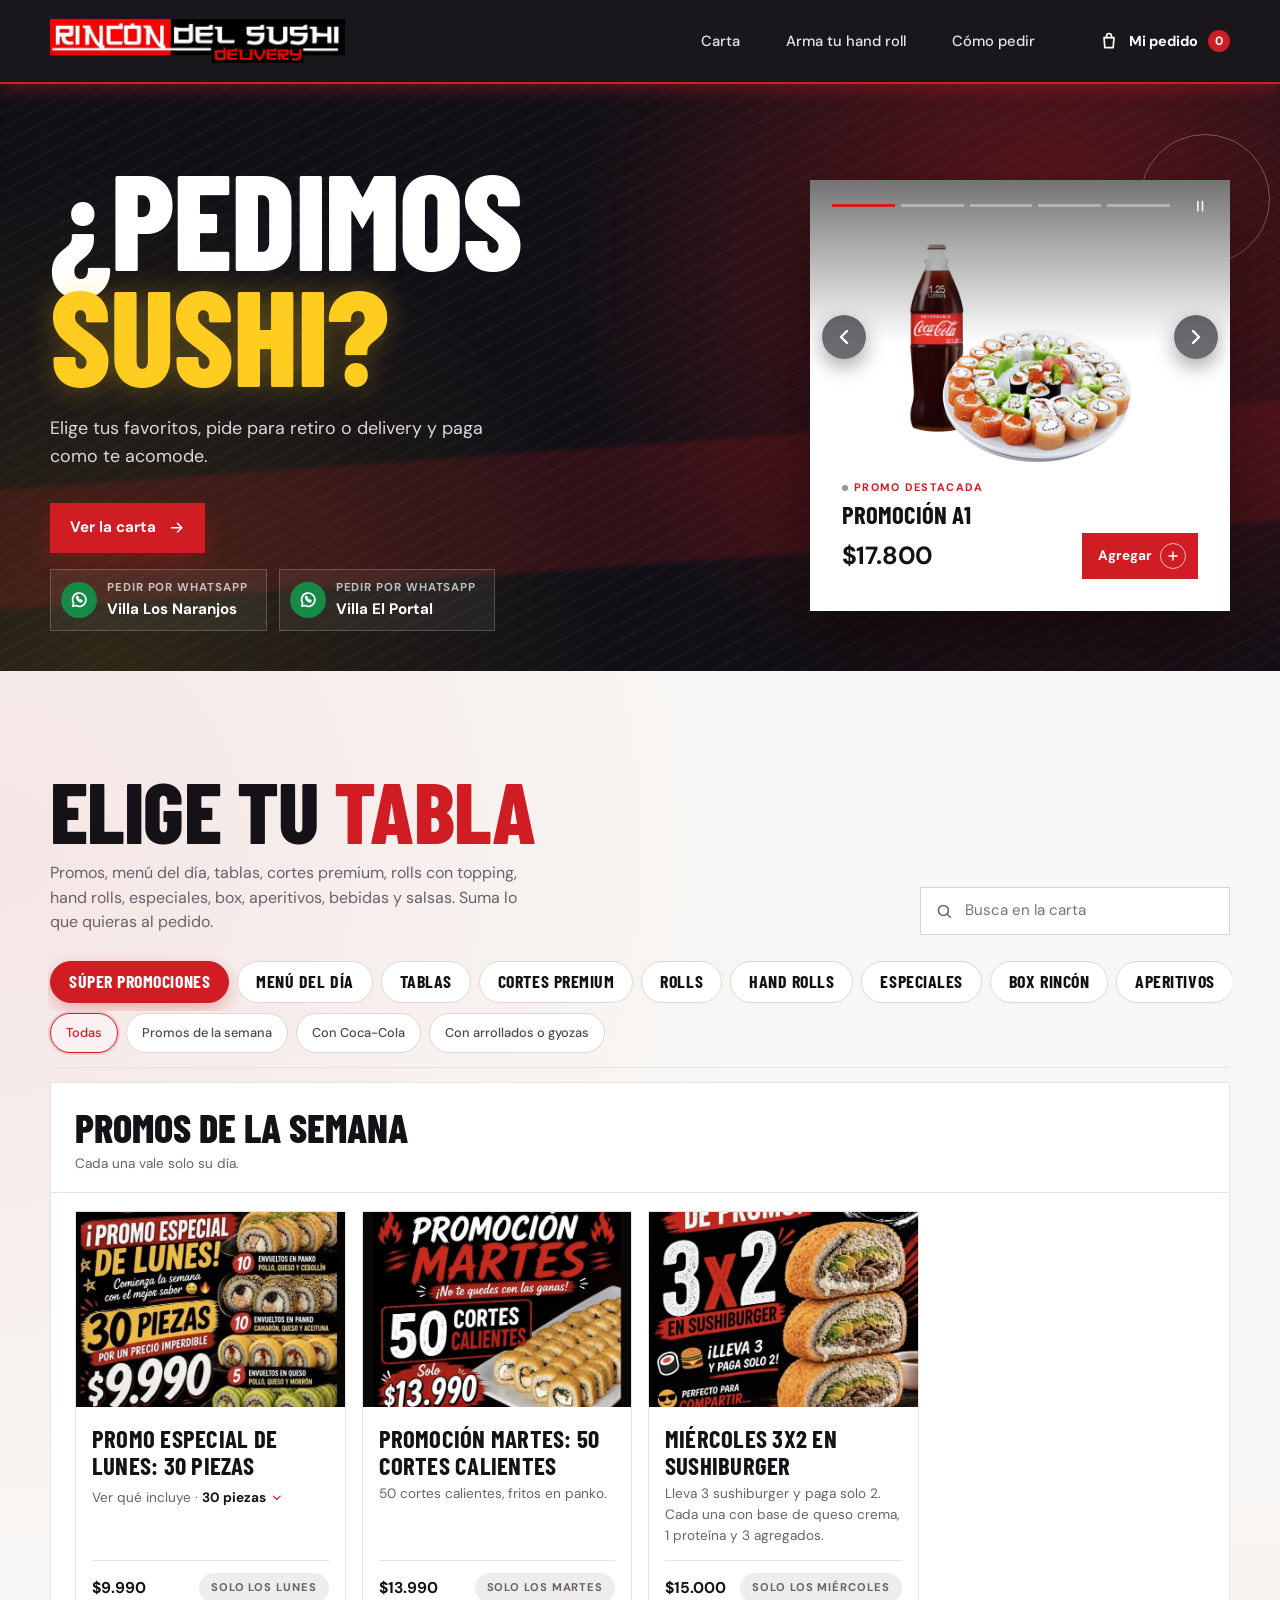
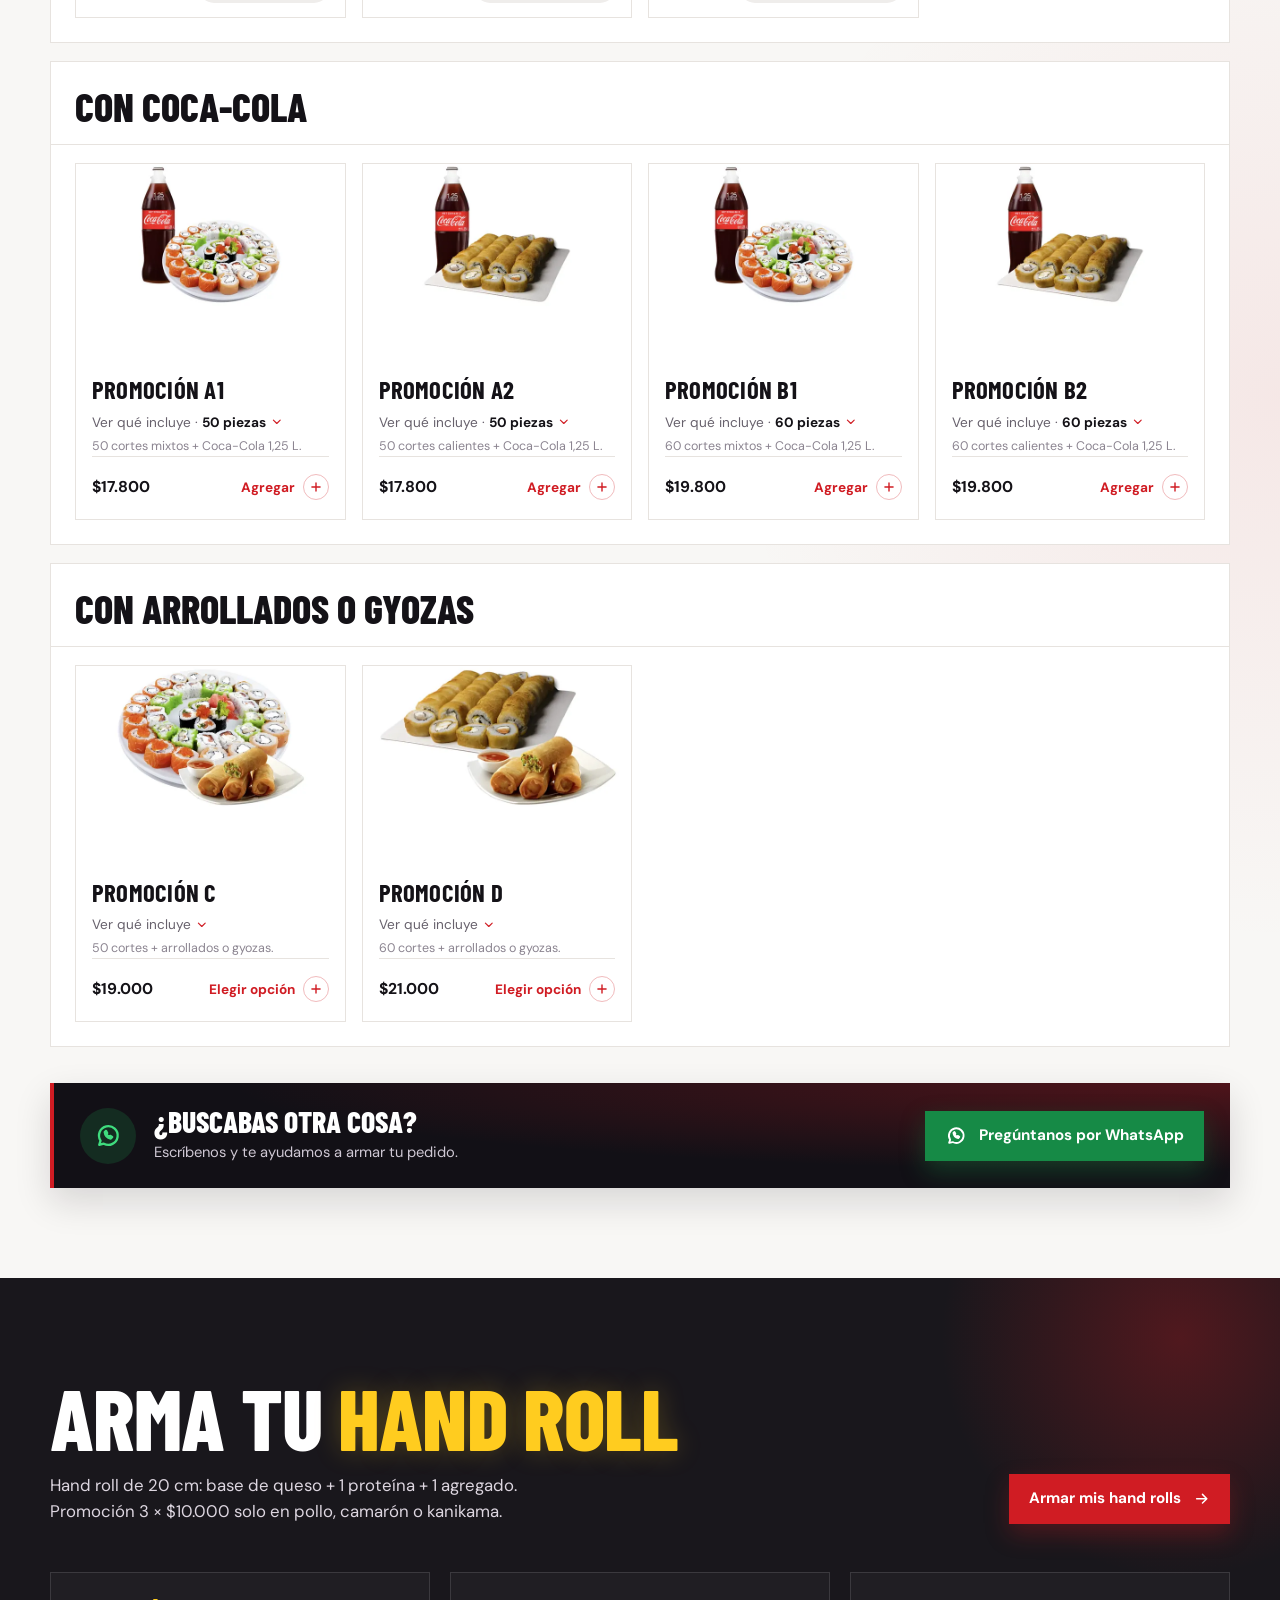
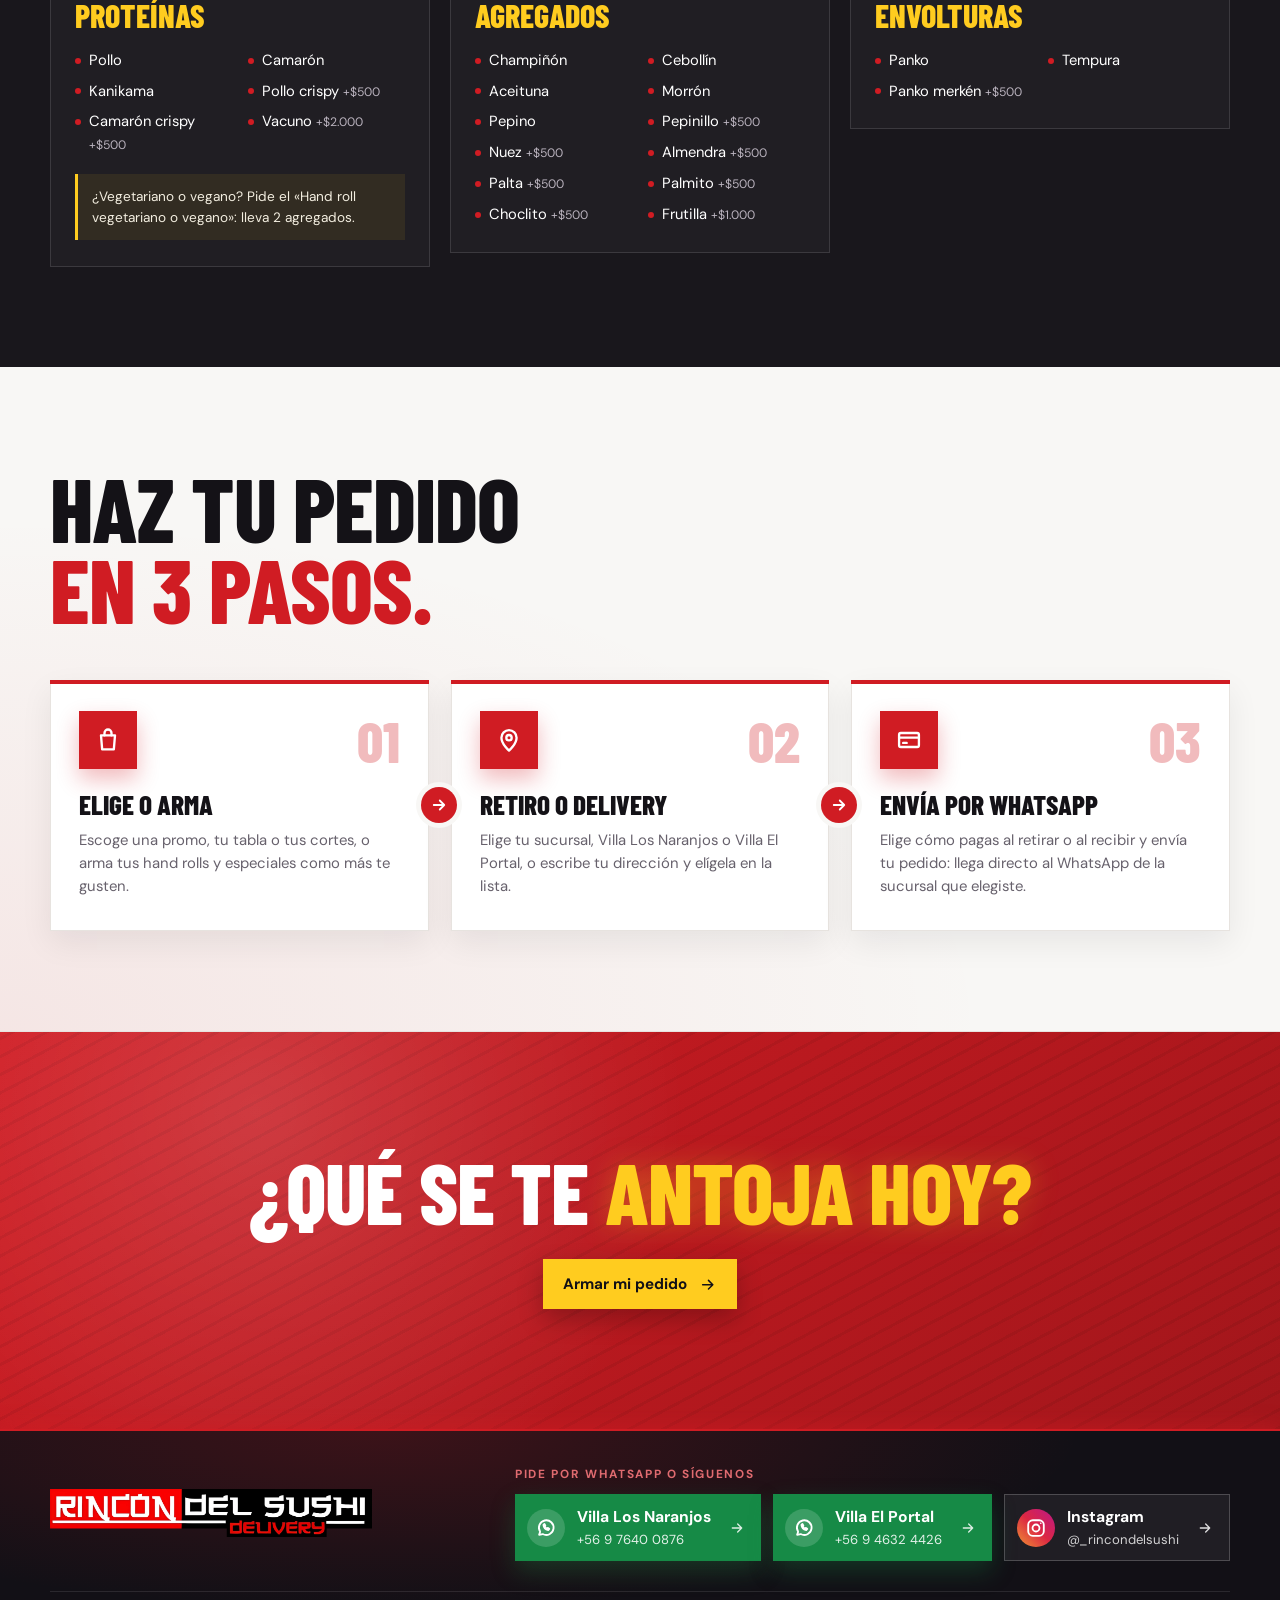
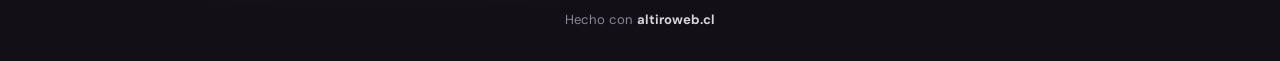
==== commit 8a9f97ea: "Pedido solo por WhatsApp y panel sencillo con Stock y Promos Página: - Sin «¿Cómo quieres seguir?» (" ====
--- a/index.html
+++ b/index.html
@@ -134,7 +134,7 @@
         </li>
         <li>
           <div class="pasos-cab"><span class="pasos-ico"><svg class="icono" viewBox="0 0 24 24" aria-hidden="true"><rect x="3.5" y="6" width="17" height="12" rx="1.5"/><path d="M3.5 10h17M7 14.5h3"/></svg></span><span class="pasos-num">03</span></div>
-          <h3 data-texto="pasos.lista.2.titulo">Paga y envía</h3><p data-texto="pasos.lista.2.texto">Paga online o al recibir. El pedido llega al WhatsApp de la sucursal y te avisamos por correo.</p>
+          <h3 data-texto="pasos.lista.2.titulo">Envía por WhatsApp</h3><p data-texto="pasos.lista.2.texto">Elige cómo pagas al retirar o al recibir y envía tu pedido: llega directo al WhatsApp de la sucursal que elegiste.</p>
         </li>
       </ol>
     </div>
--- a/css/estilos.css
+++ b/css/estilos.css
@@ -812,22 +812,7 @@
 
 /* sucursales: cada número abre el WhatsApp de su sucursal */
 
-/* cuenta, pedido registrado, dirección con sugerencias y pago */
-.enlace { justify-self: start; padding: 2px 0; border: 0; background: none; color: var(--principal); font-weight: 700; font-size: .82rem; text-decoration: underline; cursor: pointer; }
-.cuenta { display: grid; gap: 10px; padding: 14px 16px; border: 1px solid #ddd8d3; background: var(--blanco); }
-.cuenta-fila { display: flex; align-items: center; justify-content: space-between; gap: 12px; }
-.cuenta-fila > div { display: grid; gap: 2px; min-width: 0; }
-.cuenta-fila b { font-size: .95rem; color: var(--texto); }
-.cuenta-fila span { font-size: .8rem; color: var(--suave); overflow-wrap: anywhere; }
-.mis-pedidos { display: grid; gap: 6px; margin: 0; padding: 10px 0 0; border-top: 1px solid var(--linea); list-style: none; font-size: .82rem; color: var(--suave); }
-.mis-pedidos b { color: var(--texto); }
-.pedido-enviado { display: grid; gap: 6px; padding: 14px 16px; border: 1.5px solid var(--acento-borde); background: var(--blanco); font-size: .85rem; color: var(--suave); }
-.pedido-enviado b { font-size: 1rem; color: var(--texto); }
-.pedido-enviado.ok { border-color: #19733e; }
-.pedido-enviado.ok b { color: #19733e; }
-.pedido-enviado.mal { border-color: var(--error); }
-.pedido-enviado-acciones { display: flex; flex-wrap: wrap; align-items: center; gap: 8px 16px; margin-top: 4px; }
-.pedido-error { margin: 0 0 10px; color: var(--error); font-size: .84rem; font-weight: 600; }
+/* dirección con sugerencias */
 .direccion-caja { position: relative; }
 .sugerencias { position: absolute; z-index: 5; left: 0; right: 0; top: calc(100% - 1px); margin: 0; padding: 4px 0; list-style: none; background: var(--blanco); border: 1px solid var(--acento); box-shadow: 0 12px 28px rgba(0, 0, 0, .16); max-height: 280px; overflow-y: auto; }
 .sugerencias li { display: flex; align-items: flex-start; gap: 10px; padding: 10px 12px; cursor: pointer; color: var(--texto); }
@@ -836,12 +821,5 @@
 .sugerencias li b { font-size: .9rem; font-weight: 600; }
 .sugerencias li small { font-size: .76rem; color: var(--suave); }
 .sugerencias li[aria-selected="true"], .sugerencias li:hover { background: var(--acento-fondo); }
-.direcciones-guardadas { display: flex; flex-wrap: wrap; gap: 6px; align-items: center; font-size: .78rem; }
-.direcciones-guardadas button { padding: 6px 10px; border: 1px solid #ddd8d3; background: var(--blanco); font-size: .8rem; color: var(--texto); }
-.direcciones-guardadas button:hover { border-color: var(--acento); }
 .ubicacion-estado a { color: var(--principal); font-weight: 700; }
 .ubicacion-estado.fuera { color: #9a5b00; }
-.pagos-o { margin: 4px 0 0; font-size: .8rem; }
-.radio-tarjeta--doble { min-height: 58px; margin-bottom: 4px; }
-.radio-tarjeta--doble span { display: grid; gap: 2px; }
-.radio-tarjeta--doble small { font-size: .76rem; color: var(--suave); }
